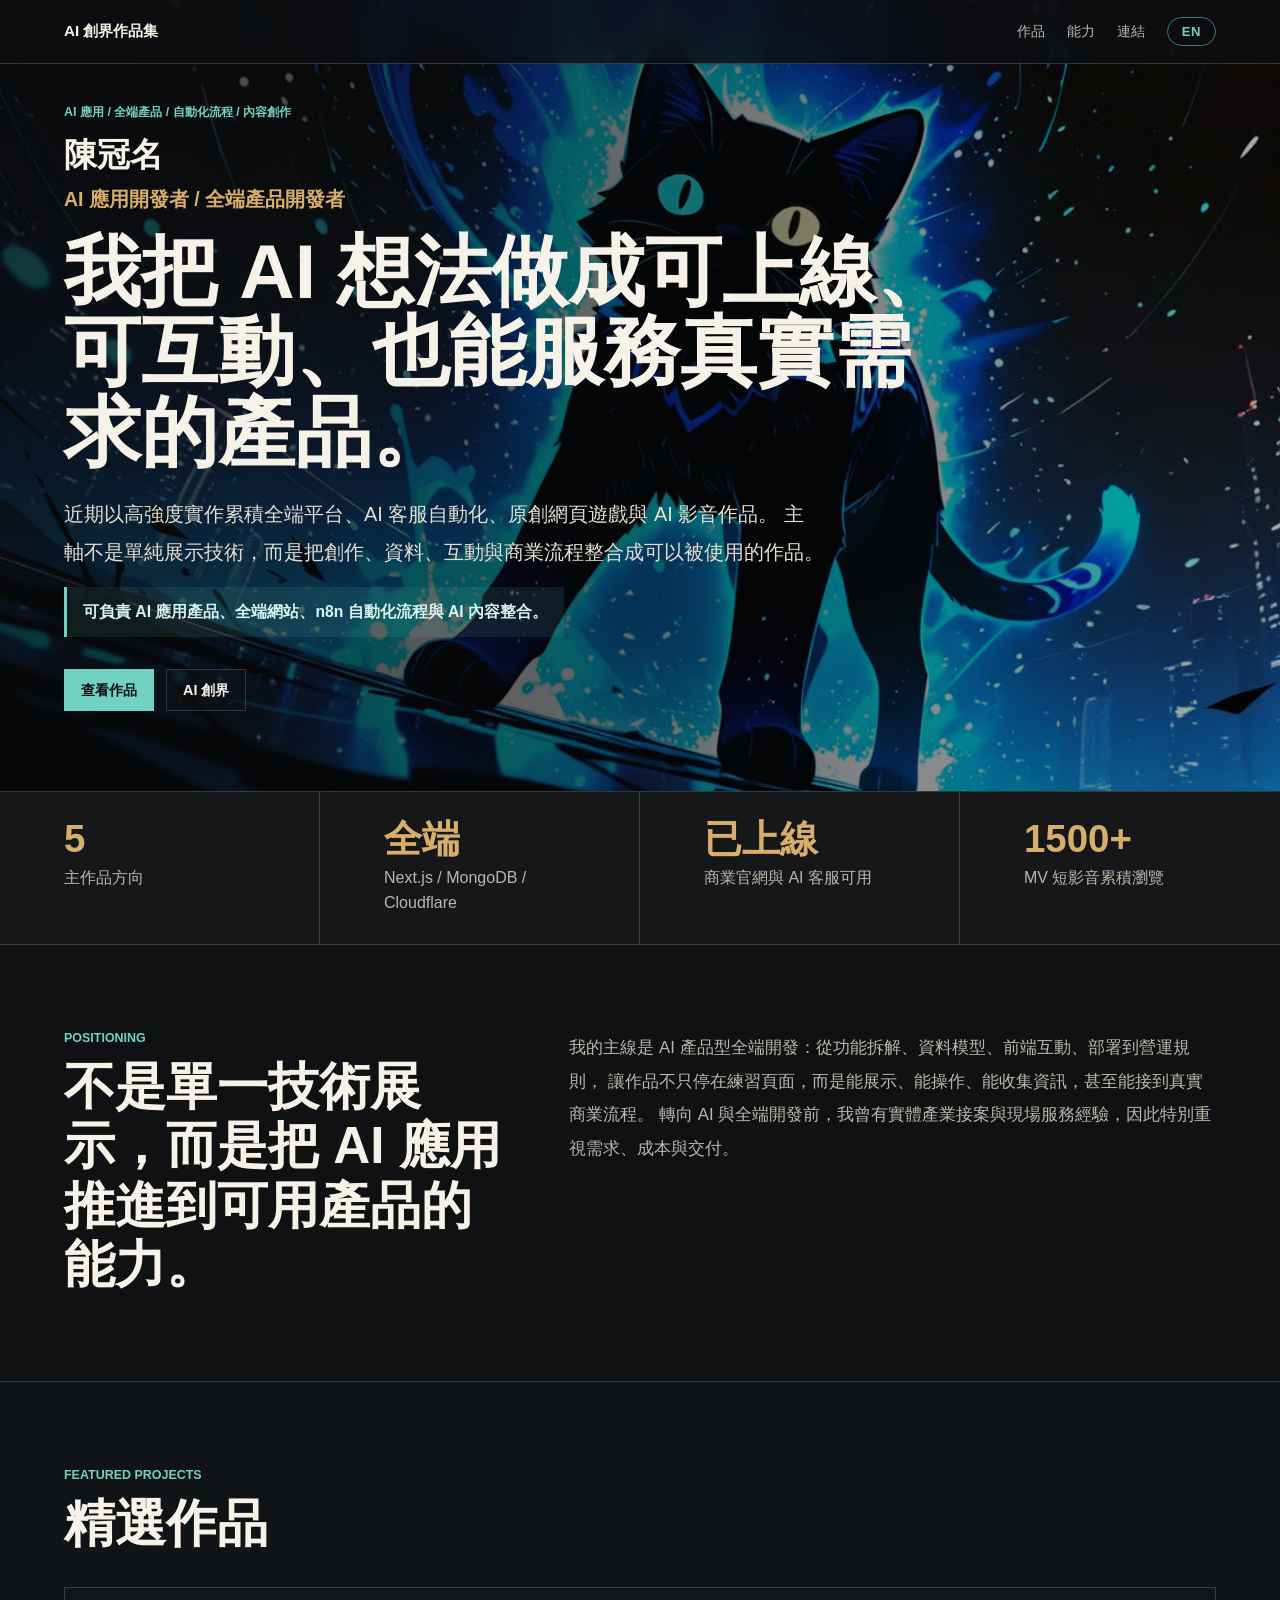
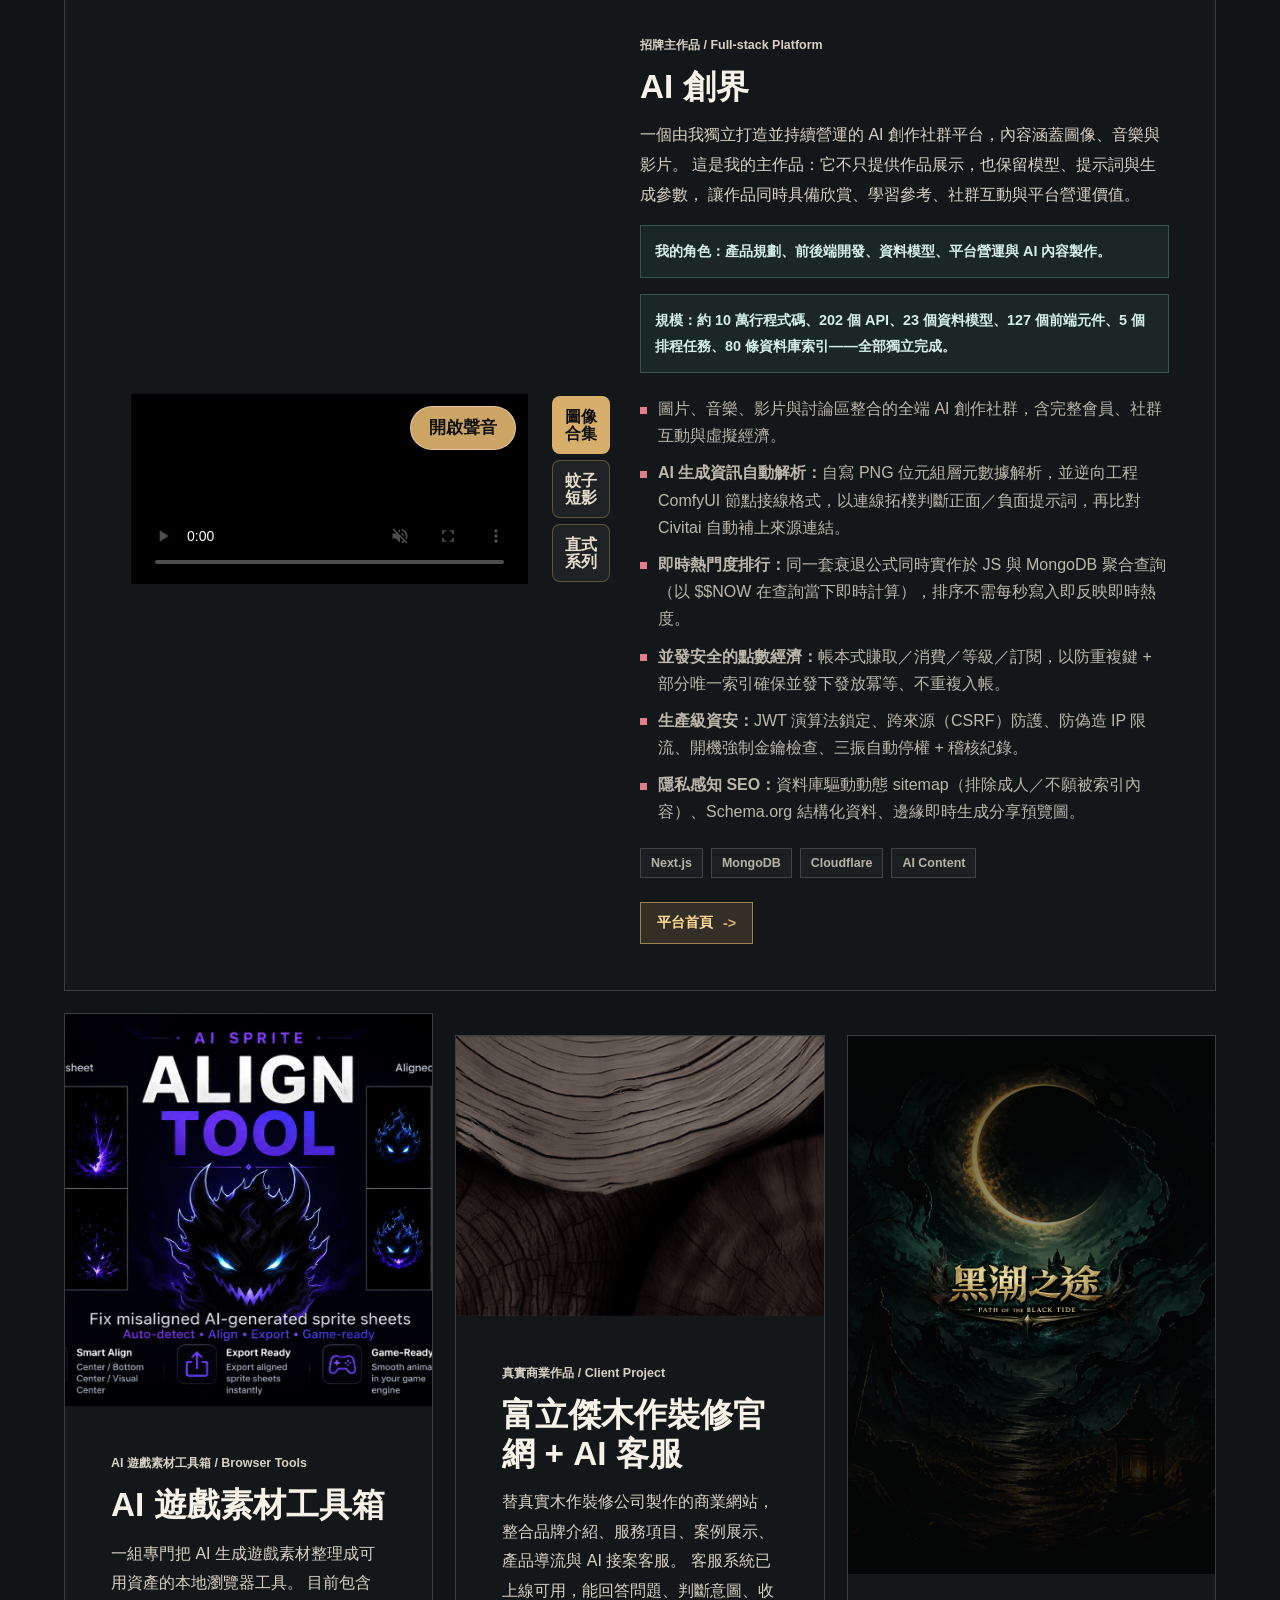
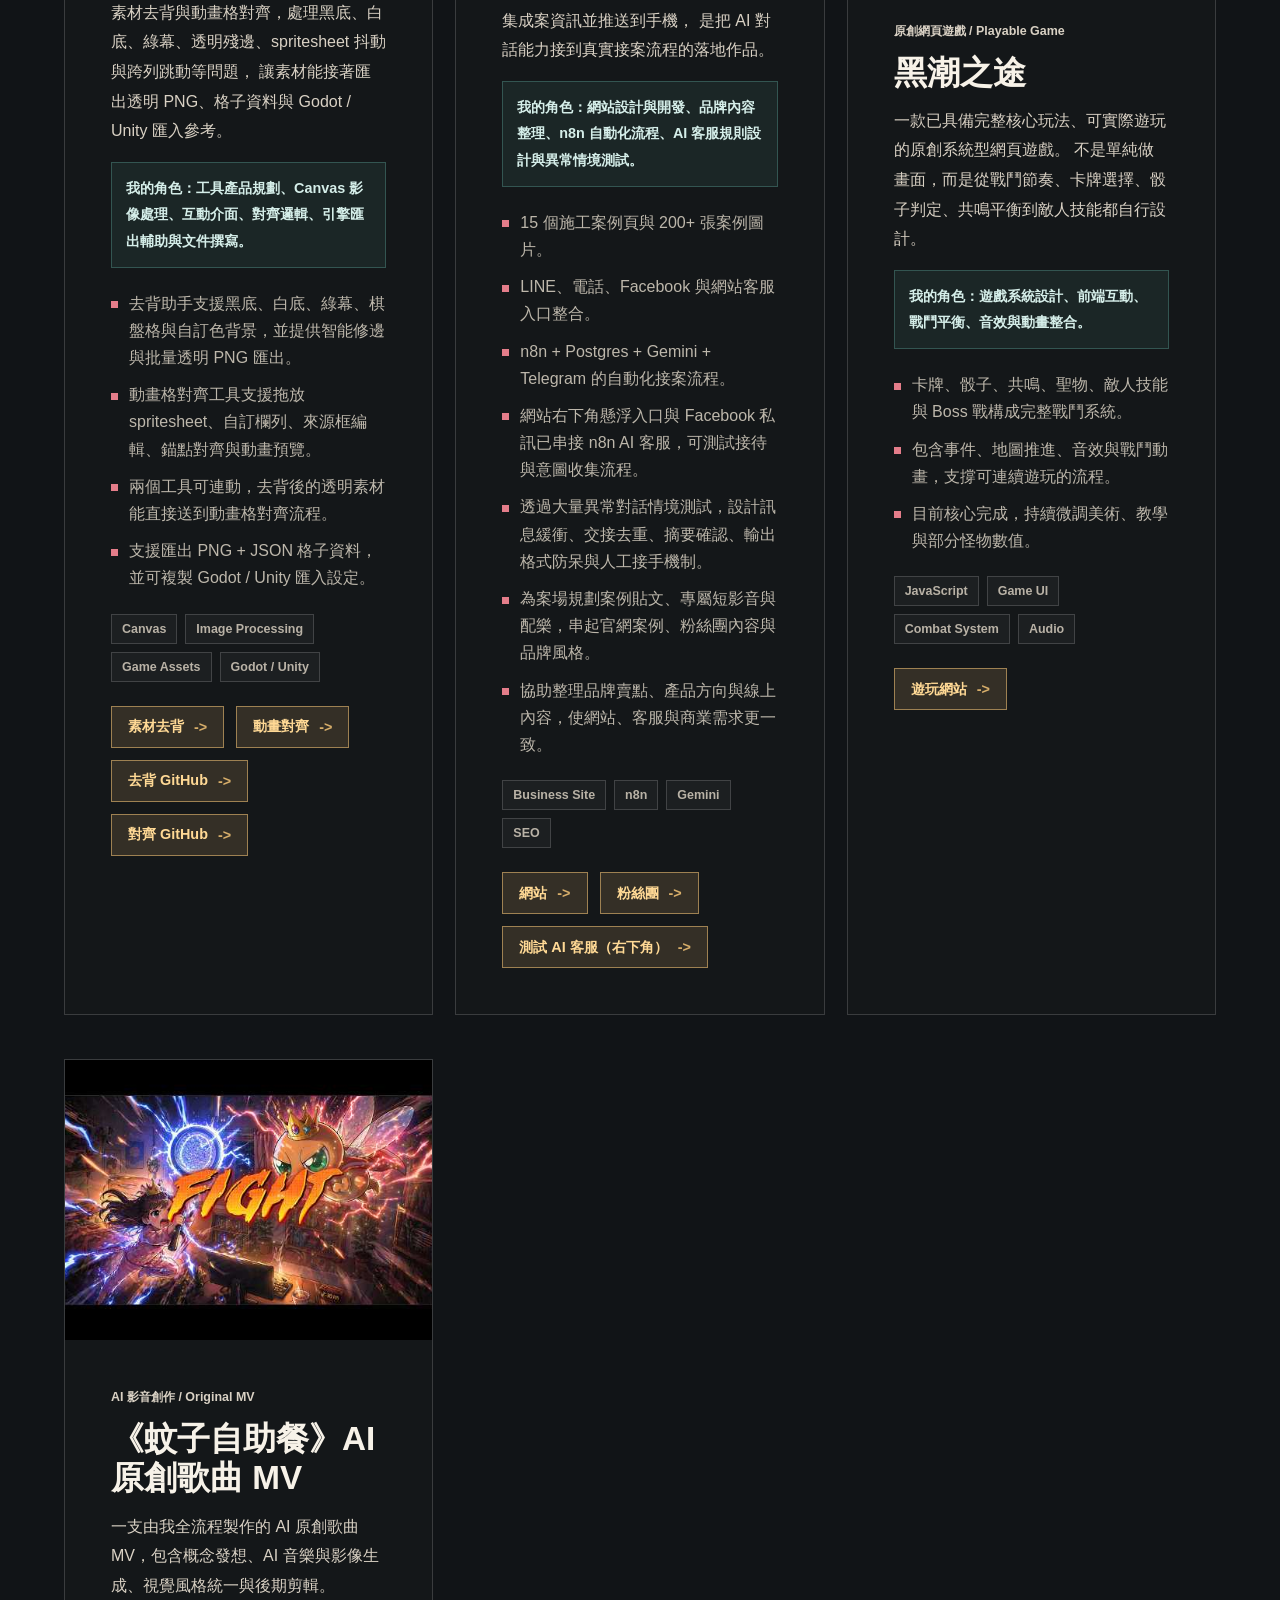
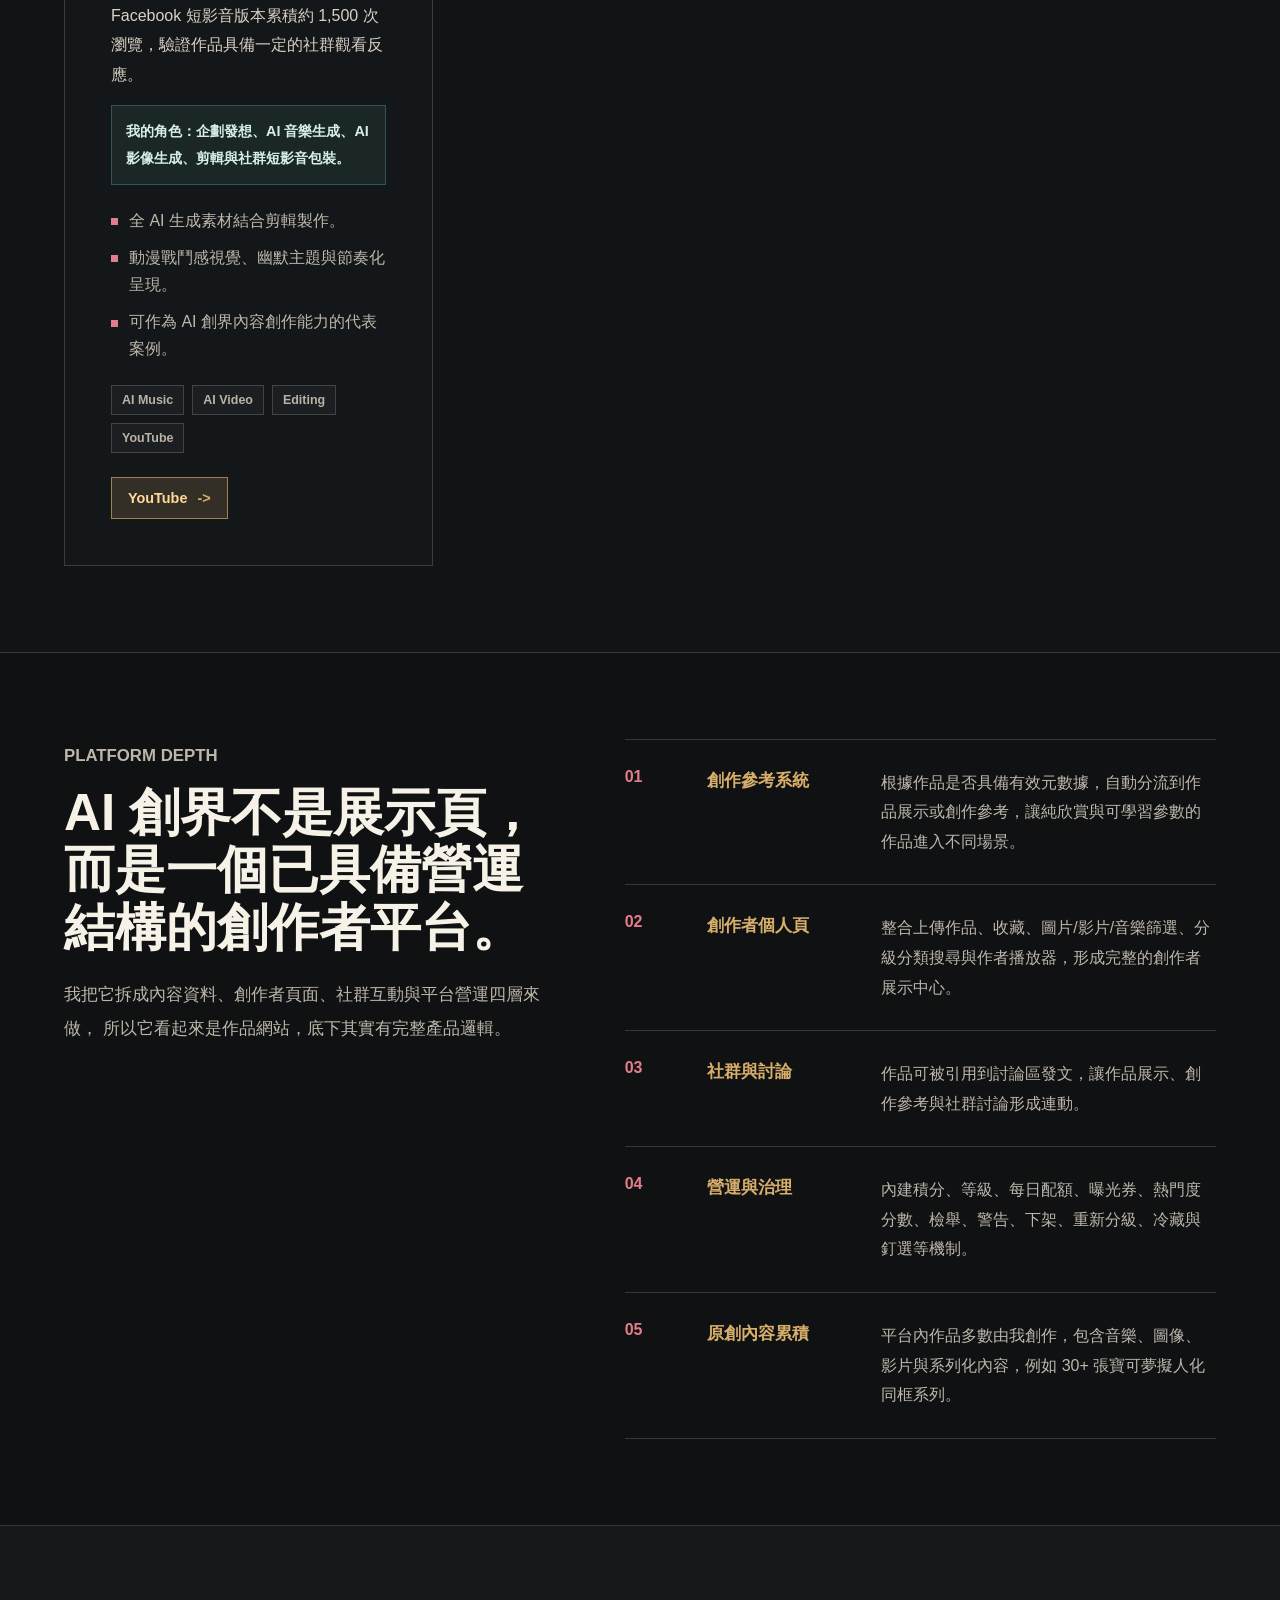
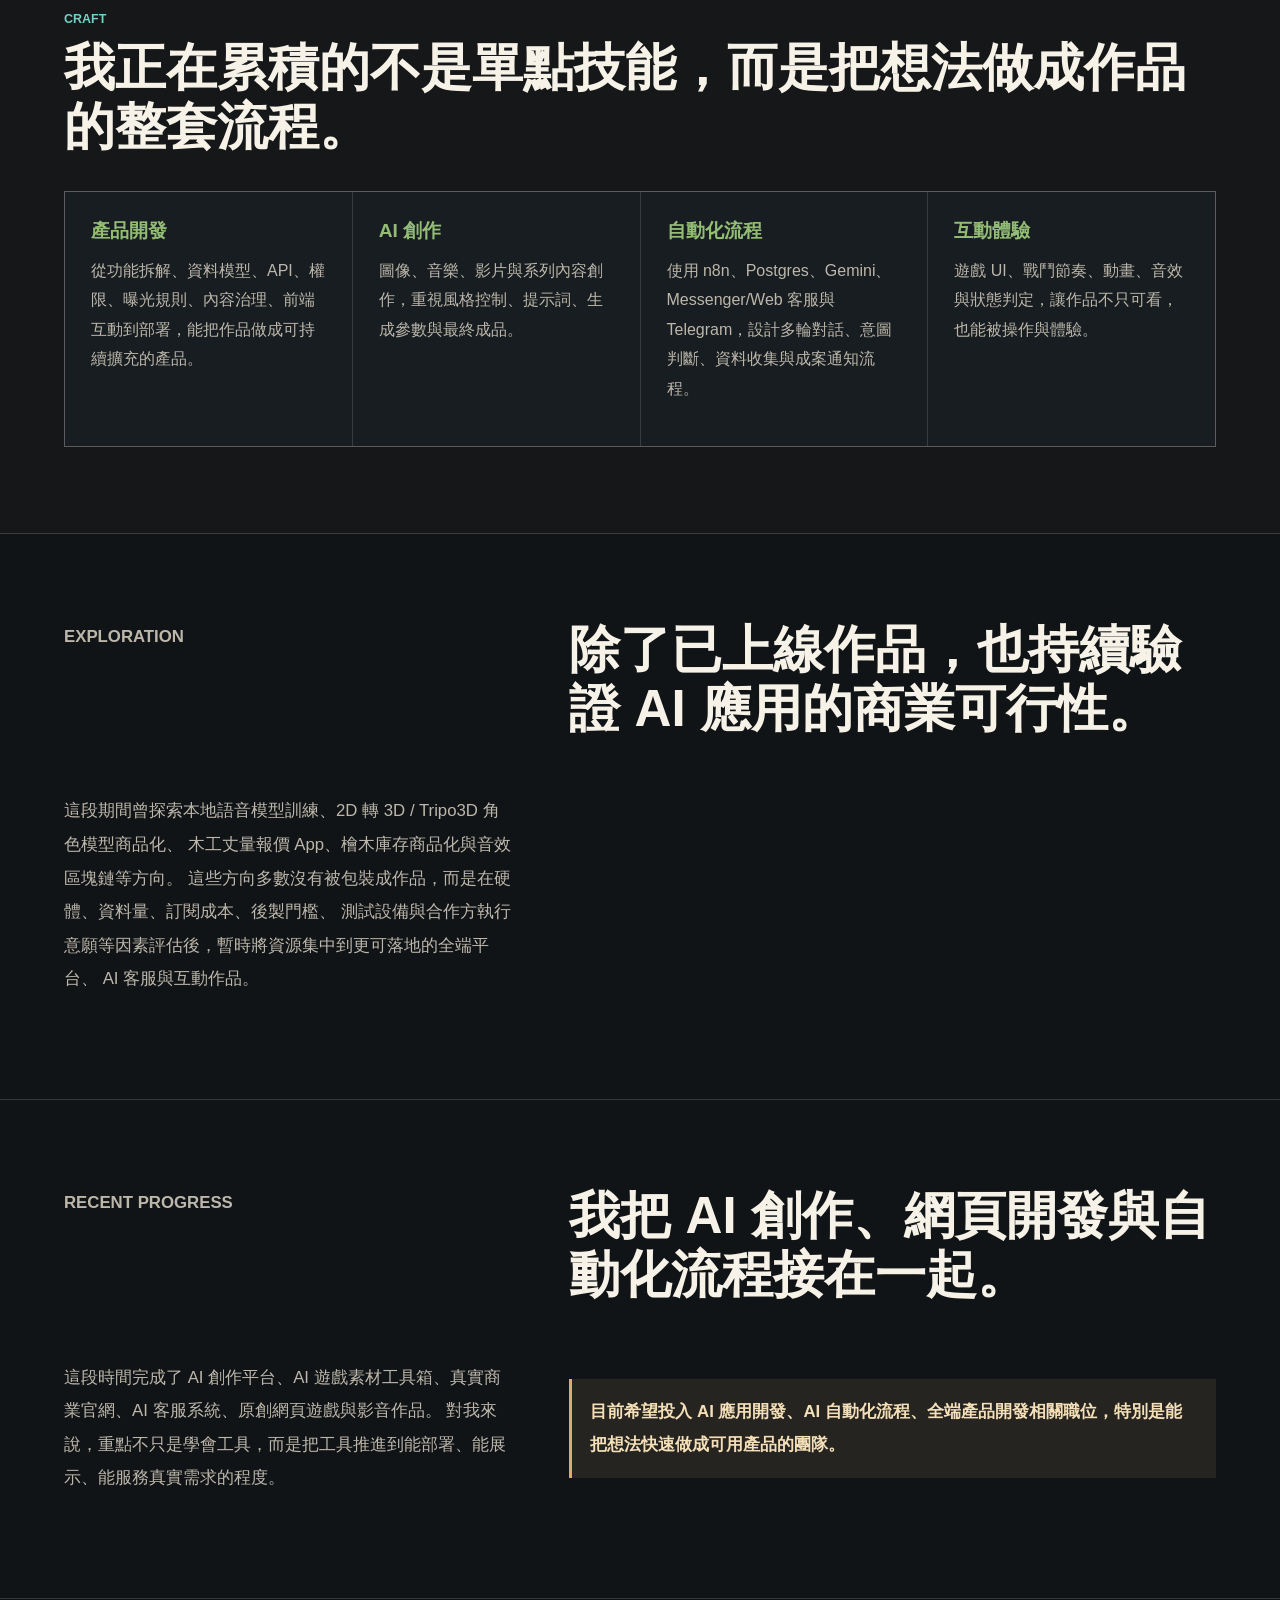
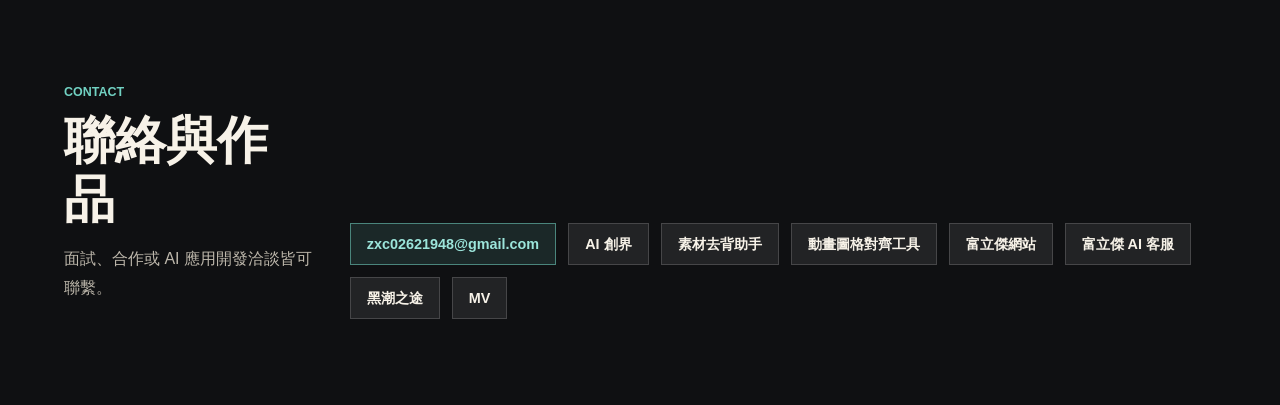
==== index.html @ 44b1cfed "Add English mirror (en.html) + EN/中 language toggle" ====
<!doctype html>
<html lang="zh-Hant">
<head>
  <meta charset="utf-8">
  <meta name="viewport" content="width=device-width, initial-scale=1">
  <title>AI 創界作品集 | 全端開發・AI 創作・自動化</title>
  <meta name="description" content="AI 創界創意工作室作品集，收錄 AI 創作社群平台、AI 遊戲素材工具箱、真實商業官網、AI 客服自動化、原創網頁遊戲與 AI 原創 MV。">
  <link rel="stylesheet" href="./styles.css">
</head>
<body>
  <header class="site-header" aria-label="主要導覽">
    <a class="brand" href="#top">AI 創界作品集</a>
    <nav>
      <a href="#projects">作品</a>
      <a href="#craft">能力</a>
      <a href="#contact">連結</a>
      <a class="lang-switch" href="./en.html">EN</a>
    </nav>
  </header>

  <main id="top">
    <section class="hero" aria-label="首頁主視覺">
      <div class="hero-media" aria-hidden="true"></div>
      <div class="hero-overlay"></div>
      <div class="hero-content">
        <p class="eyebrow">AI 應用 / 全端產品 / 自動化流程 / 內容創作</p>
        <p class="hero-name">陳冠名</p>
        <p class="hero-role">AI 應用開發者 / 全端產品開發者</p>
        <h1>我把 AI 想法做成可上線、可互動、也能服務真實需求的產品。</h1>
        <p class="hero-copy">
          近期以高強度實作累積全端平台、AI 客服自動化、原創網頁遊戲與 AI 影音作品。
          主軸不是單純展示技術，而是把創作、資料、互動與商業流程整合成可以被使用的作品。
        </p>
        <p class="hero-scope">
          可負責 AI 應用產品、全端網站、n8n 自動化流程與 AI 內容整合。
        </p>
        <div class="hero-actions" aria-label="快速連結">
          <a class="button primary" href="#projects">查看作品</a>
          <a class="button ghost" href="https://aicreateaworld.com/" target="_blank" rel="noopener noreferrer">AI 創界</a>
        </div>
      </div>
    </section>

    <section class="proof-band" aria-label="作品概覽">
      <div>
        <strong>5</strong>
        <span>主作品方向</span>
      </div>
      <div>
        <strong>全端</strong>
        <span>Next.js / MongoDB / Cloudflare</span>
      </div>
      <div>
        <strong>已上線</strong>
        <span>商業官網與 AI 客服可用</span>
      </div>
      <div>
        <strong>1500+</strong>
        <span>MV 短影音累積瀏覽</span>
      </div>
    </section>

    <section class="intro">
      <div class="section-heading">
        <p class="eyebrow">Positioning</p>
        <h2>不是單一技術展示，而是把 AI 應用推進到可用產品的能力。</h2>
      </div>
      <p>
        我的主線是 AI 產品型全端開發：從功能拆解、資料模型、前端互動、部署到營運規則，
        讓作品不只停在練習頁面，而是能展示、能操作、能收集資訊，甚至能接到真實商業流程。
        轉向 AI 與全端開發前，我曾有實體產業接案與現場服務經驗，因此特別重視需求、成本與交付。
      </p>
    </section>

    <section id="projects" class="projects" aria-label="精選作品">
      <div class="section-heading">
        <p class="eyebrow">Featured Projects</p>
        <h2>精選作品</h2>
      </div>

      <article class="project project-featured">
        <div class="project-image project-video video-carousel" data-video-carousel data-mode="contain">
          <div class="video-frame">
            <video src="./assets/ai-create-showcase.mp4" poster="https://imagedelivery.net/qQdazZfBAN4654_waTSV7A/0d935995-b88e-4699-fa2d-6976734f8700/public" controls playsinline preload="metadata" aria-label="AI 創界圖像、影片與音樂創作展示"></video>
            <button class="sound-toggle" type="button">開啟聲音</button>
          </div>
          <div class="video-tabs" role="tablist" aria-label="AI 創界展示影片切換">
            <button class="active" type="button" data-src="./assets/ai-create-showcase.mp4" data-poster="https://imagedelivery.net/qQdazZfBAN4654_waTSV7A/0d935995-b88e-4699-fa2d-6976734f8700/public" data-label="AI 創界圖像、影片與音樂創作展示" data-mode="contain"><span>圖像</span><span>合集</span></button>
            <button type="button" data-src="./assets/mosquito-short.mp4" data-poster="./assets/mosquito-mv.jpg" data-label="蚊子自助餐 30 秒短影音精華" data-mode="wide"><span>蚊子</span><span>短影</span></button>
            <button type="button" data-src="./assets/starter-trainers.mp4" data-label="御三家擬人訓練家直式短影音" data-mode="contain"><span>直式</span><span>系列</span></button>
          </div>
        </div>
        <div class="project-body">
          <p class="project-kicker">招牌主作品 / Full-stack Platform</p>
          <h3>AI 創界</h3>
          <p>
            一個由我獨立打造並持續營運的 AI 創作社群平台，內容涵蓋圖像、音樂與影片。
            這是我的主作品：它不只提供作品展示，也保留模型、提示詞與生成參數，
            讓作品同時具備欣賞、學習參考、社群互動與平台營運價值。
          </p>
          <p class="project-role">我的角色：產品規劃、前後端開發、資料模型、平台營運與 AI 內容製作。</p>
          <p class="project-role"><strong>規模：</strong>約 10 萬行程式碼、202 個 API、23 個資料模型、127 個前端元件、5 個排程任務、80 條資料庫索引——全部獨立完成。</p>
          <ul class="project-points">
            <li>圖片、音樂、影片與討論區整合的全端 AI 創作社群，含完整會員、社群互動與虛擬經濟。</li>
            <li><strong>AI 生成資訊自動解析：</strong>自寫 PNG 位元組層元數據解析，並逆向工程 ComfyUI 節點接線格式，以連線拓樸判斷正面／負面提示詞，再比對 Civitai 自動補上來源連結。</li>
            <li><strong>即時熱門度排行：</strong>同一套衰退公式同時實作於 JS 與 MongoDB 聚合查詢（以 $$NOW 在查詢當下即時計算），排序不需每秒寫入即反映即時熱度。</li>
            <li><strong>並發安全的點數經濟：</strong>帳本式賺取／消費／等級／訂閱，以防重複鍵 + 部分唯一索引確保並發下發放冪等、不重複入帳。</li>
            <li><strong>生產級資安：</strong>JWT 演算法鎖定、跨來源（CSRF）防護、防偽造 IP 限流、開機強制金鑰檢查、三振自動停權 + 稽核紀錄。</li>
            <li><strong>隱私感知 SEO：</strong>資料庫驅動動態 sitemap（排除成人／不願被索引內容）、Schema.org 結構化資料、邊緣即時生成分享預覽圖。</li>
          </ul>
          <div class="tags">
            <span>Next.js</span>
            <span>MongoDB</span>
            <span>Cloudflare</span>
            <span>AI Content</span>
          </div>
          <div class="project-links">
            <a href="https://aicreateaworld.com/" target="_blank" rel="noopener noreferrer">平台首頁</a>
          </div>
        </div>
      </article>

      <div class="project-grid">
        <article class="project">
          <div class="project-image sprite-tool-card">
            <img src="./assets/sprite-align-before-after.png" alt="AI 遊戲素材工具箱整理 spritesheet 前後對比">
          </div>
          <div class="project-body">
            <p class="project-kicker">AI 遊戲素材工具箱 / Browser Tools</p>
            <h3>AI 遊戲素材工具箱</h3>
            <p>
              一組專門把 AI 生成遊戲素材整理成可用資產的本地瀏覽器工具。
              目前包含素材去背與動畫格對齊，處理黑底、白底、綠幕、透明殘邊、spritesheet 抖動與跨列跳動等問題，
              讓素材能接著匯出透明 PNG、格子資料與 Godot / Unity 匯入參考。
            </p>
            <p class="project-role">我的角色：工具產品規劃、Canvas 影像處理、互動介面、對齊邏輯、引擎匯出輔助與文件撰寫。</p>
            <ul class="project-points">
              <li>去背助手支援黑底、白底、綠幕、棋盤格與自訂色背景，並提供智能修邊與批量透明 PNG 匯出。</li>
              <li>動畫格對齊工具支援拖放 spritesheet、自訂欄列、來源框編輯、錨點對齊與動畫預覽。</li>
              <li>兩個工具可連動，去背後的透明素材能直接送到動畫格對齊流程。</li>
              <li>支援匯出 PNG + JSON 格子資料，並可複製 Godot / Unity 匯入設定。</li>
            </ul>
            <div class="tags">
              <span>Canvas</span>
              <span>Image Processing</span>
              <span>Game Assets</span>
              <span>Godot / Unity</span>
            </div>
            <div class="project-links">
              <a href="https://zxc02621948-sketch.github.io/game-asset-bg-remover/" target="_blank" rel="noopener noreferrer">素材去背</a>
              <a href="https://zxc02621948-sketch.github.io/ai-sprite-align-tool/" target="_blank" rel="noopener noreferrer">動畫對齊</a>
              <a href="https://github.com/zxc02621948-sketch/game-asset-bg-remover" target="_blank" rel="noopener noreferrer">去背 GitHub</a>
              <a href="https://github.com/zxc02621948-sketch/ai-sprite-align-tool" target="_blank" rel="noopener noreferrer">對齊 GitHub</a>
            </div>
          </div>
        </article>

        <article class="project">
          <div class="project-image">
            <img src="./assets/fullyjet-hero.png" alt="富立傑木作裝修網站主視覺">
          </div>
          <div class="project-body">
            <p class="project-kicker">真實商業作品 / Client Project</p>
            <h3>富立傑木作裝修官網 + AI 客服</h3>
            <p>
              替真實木作裝修公司製作的商業網站，整合品牌介紹、服務項目、案例展示、產品導流與 AI 接案客服。
              客服系統已上線可用，能回答問題、判斷意圖、收集成案資訊並推送到手機，
              是把 AI 對話能力接到真實接案流程的落地作品。
            </p>
            <p class="project-role">我的角色：網站設計與開發、品牌內容整理、n8n 自動化流程、AI 客服規則設計與異常情境測試。</p>
            <ul class="project-points">
              <li>15 個施工案例頁與 200+ 張案例圖片。</li>
              <li>LINE、電話、Facebook 與網站客服入口整合。</li>
              <li>n8n + Postgres + Gemini + Telegram 的自動化接案流程。</li>
              <li>網站右下角懸浮入口與 Facebook 私訊已串接 n8n AI 客服，可測試接待與意圖收集流程。</li>
              <li>透過大量異常對話情境測試，設計訊息緩衝、交接去重、摘要確認、輸出格式防呆與人工接手機制。</li>
              <li>為案場規劃案例貼文、專屬短影音與配樂，串起官網案例、粉絲團內容與品牌風格。</li>
              <li>協助整理品牌賣點、產品方向與線上內容，使網站、客服與商業需求更一致。</li>
            </ul>
            <div class="tags">
              <span>Business Site</span>
              <span>n8n</span>
              <span>Gemini</span>
              <span>SEO</span>
            </div>
            <div class="project-links">
              <a href="https://www.fullyjet.com/" target="_blank" rel="noopener noreferrer">網站</a>
              <a href="https://www.facebook.com/profile.php?id=100048974186390&locale=zh_TW" target="_blank" rel="noopener noreferrer">粉絲團</a>
              <a href="https://www.fullyjet.com/" target="_blank" rel="noopener noreferrer">測試 AI 客服（右下角）</a>
            </div>
          </div>
        </article>

        <article class="project">
          <div class="project-image game-logo-card">
            <img class="game-bg" src="./assets/black-tide-bg.png" alt="" aria-hidden="true">
            <img class="game-logo" src="./assets/black-tide-logo.png" alt="黑潮之途遊戲 Logo">
          </div>
          <div class="project-body">
            <p class="project-kicker">原創網頁遊戲 / Playable Game</p>
            <h3>黑潮之途</h3>
            <p>
              一款已具備完整核心玩法、可實際遊玩的原創系統型網頁遊戲。
              不是單純做畫面，而是從戰鬥節奏、卡牌選擇、骰子判定、共鳴平衡到敵人技能都自行設計。
            </p>
            <p class="project-role">我的角色：遊戲系統設計、前端互動、戰鬥平衡、音效與動畫整合。</p>
            <ul class="project-points">
              <li>卡牌、骰子、共鳴、聖物、敵人技能與 Boss 戰構成完整戰鬥系統。</li>
              <li>包含事件、地圖推進、音效與戰鬥動畫，支撐可連續遊玩的流程。</li>
              <li>目前核心完成，持續微調美術、教學與部分怪物數值。</li>
            </ul>
            <div class="tags">
              <span>JavaScript</span>
              <span>Game UI</span>
              <span>Combat System</span>
              <span>Audio</span>
            </div>
            <div class="project-links">
              <a href="https://the-black-night-box.onrender.com/" target="_blank" rel="noopener noreferrer">遊玩網站</a>
            </div>
          </div>
        </article>

        <article class="project">
          <div class="project-image">
            <img src="./assets/mosquito-mv.jpg" alt="《蚊子自助餐》AI 原創歌曲 MV 縮圖">
          </div>
          <div class="project-body">
            <p class="project-kicker">AI 影音創作 / Original MV</p>
            <h3>《蚊子自助餐》AI 原創歌曲 MV</h3>
            <p>
              一支由我全流程製作的 AI 原創歌曲 MV，包含概念發想、AI 音樂與影像生成、視覺風格統一與後期剪輯。
              Facebook 短影音版本累積約 1,500 次瀏覽，驗證作品具備一定的社群觀看反應。
            </p>
            <p class="project-role">我的角色：企劃發想、AI 音樂生成、AI 影像生成、剪輯與社群短影音包裝。</p>
            <ul class="project-points">
              <li>全 AI 生成素材結合剪輯製作。</li>
              <li>動漫戰鬥感視覺、幽默主題與節奏化呈現。</li>
              <li>可作為 AI 創界內容創作能力的代表案例。</li>
            </ul>
            <div class="tags">
              <span>AI Music</span>
              <span>AI Video</span>
              <span>Editing</span>
              <span>YouTube</span>
            </div>
            <div class="project-links">
              <a href="https://www.youtube.com/watch?v=mQuI5l_p_Xk" target="_blank" rel="noopener noreferrer">YouTube</a>
            </div>
          </div>
        </article>
      </div>
    </section>

    <section class="depth" aria-label="AI 創界平台深度">
      <div class="depth-layout">
        <div class="depth-sticky">
          <p class="eyebrow">Platform Depth</p>
          <h2>AI 創界不是展示頁，而是一個已具備營運結構的創作者平台。</h2>
          <p>
            我把它拆成內容資料、創作者頁面、社群互動與平台營運四層來做，
            所以它看起來是作品網站，底下其實有完整產品邏輯。
          </p>
        </div>
        <div class="depth-list">
          <article>
            <span>01</span>
            <h3>創作參考系統</h3>
            <p>根據作品是否具備有效元數據，自動分流到作品展示或創作參考，讓純欣賞與可學習參數的作品進入不同場景。</p>
          </article>
          <article>
            <span>02</span>
            <h3>創作者個人頁</h3>
            <p>整合上傳作品、收藏、圖片/影片/音樂篩選、分級分類搜尋與作者播放器，形成完整的創作者展示中心。</p>
          </article>
          <article>
            <span>03</span>
            <h3>社群與討論</h3>
            <p>作品可被引用到討論區發文，讓作品展示、創作參考與社群討論形成連動。</p>
          </article>
          <article>
            <span>04</span>
            <h3>營運與治理</h3>
            <p>內建積分、等級、每日配額、曝光券、熱門度分數、檢舉、警告、下架、重新分級、冷藏與釘選等機制。</p>
          </article>
          <article>
            <span>05</span>
            <h3>原創內容累積</h3>
            <p>平台內作品多數由我創作，包含音樂、圖像、影片與系列化內容，例如 30+ 張寶可夢擬人化同框系列。</p>
          </article>
        </div>
      </div>
    </section>

    <section id="craft" class="craft" aria-label="能力摘要">
      <div class="section-heading">
        <p class="eyebrow">Craft</p>
        <h2>我正在累積的不是單點技能，而是把想法做成作品的整套流程。</h2>
      </div>
      <div class="capability-grid">
        <div>
          <h3>產品開發</h3>
          <p>從功能拆解、資料模型、API、權限、曝光規則、內容治理、前端互動到部署，能把作品做成可持續擴充的產品。</p>
        </div>
        <div>
          <h3>AI 創作</h3>
          <p>圖像、音樂、影片與系列內容創作，重視風格控制、提示詞、生成參數與最終成品。</p>
        </div>
        <div>
          <h3>自動化流程</h3>
          <p>使用 n8n、Postgres、Gemini、Messenger/Web 客服與 Telegram，設計多輪對話、意圖判斷、資料收集與成案通知流程。</p>
        </div>
        <div>
          <h3>互動體驗</h3>
          <p>遊戲 UI、戰鬥節奏、動畫、音效與狀態判定，讓作品不只可看，也能被操作與體驗。</p>
        </div>
      </div>
    </section>

    <section class="timeline" aria-label="探索與取捨">
      <p class="eyebrow">Exploration</p>
      <h2>除了已上線作品，也持續驗證 AI 應用的商業可行性。</h2>
      <p>
        這段期間曾探索本地語音模型訓練、2D 轉 3D / Tripo3D 角色模型商品化、
        木工丈量報價 App、檜木庫存商品化與音效區塊鏈等方向。
        這些方向多數沒有被包裝成作品，而是在硬體、資料量、訂閱成本、後製門檻、
        測試設備與合作方執行意願等因素評估後，暫時將資源集中到更可落地的全端平台、
        AI 客服與互動作品。
      </p>
    </section>

    <section class="timeline" aria-label="累積時間">
      <p class="eyebrow">Recent Progress</p>
      <h2>我把 AI 創作、網頁開發與自動化流程接在一起。</h2>
      <p>
        這段時間完成了 AI 創作平台、AI 遊戲素材工具箱、真實商業官網、AI 客服系統、原創網頁遊戲與影音作品。
        對我來說，重點不只是學會工具，而是把工具推進到能部署、能展示、能服務真實需求的程度。
      </p>
      <p class="career-direction">
        目前希望投入 AI 應用開發、AI 自動化流程、全端產品開發相關職位，特別是能把想法快速做成可用產品的團隊。
      </p>
    </section>
  </main>

  <footer id="contact" class="site-footer">
    <div>
      <p class="eyebrow">Contact</p>
      <h2>聯絡與作品</h2>
      <p class="footer-note">面試、合作或 AI 應用開發洽談皆可聯繫。</p>
    </div>
    <div class="footer-links">
      <a class="contact-link" href="mailto:zxc02621948@gmail.com">zxc02621948@gmail.com</a>
      <a href="https://aicreateaworld.com/" target="_blank" rel="noopener noreferrer">AI 創界</a>
      <a href="https://zxc02621948-sketch.github.io/game-asset-bg-remover/" target="_blank" rel="noopener noreferrer">素材去背助手</a>
      <a href="https://zxc02621948-sketch.github.io/ai-sprite-align-tool/" target="_blank" rel="noopener noreferrer">動畫圖格對齊工具</a>
      <a href="https://www.fullyjet.com/" target="_blank" rel="noopener noreferrer">富立傑網站</a>
      <a href="https://www.fullyjet.com/" target="_blank" rel="noopener noreferrer">富立傑 AI 客服</a>
      <a href="https://the-black-night-box.onrender.com/" target="_blank" rel="noopener noreferrer">黑潮之途</a>
      <a href="https://www.youtube.com/watch?v=mQuI5l_p_Xk" target="_blank" rel="noopener noreferrer">MV</a>
    </div>
  </footer>
  <script>
    if ("scrollRestoration" in history) {
      history.scrollRestoration = "manual";
    }

    window.addEventListener("load", () => {
      window.scrollTo(0, 0);
    });

    document.querySelectorAll("[data-video-carousel]").forEach((carousel) => {
      const video = carousel.querySelector("video");
      const soundToggle = carousel.querySelector(".sound-toggle");
      const buttons = carousel.querySelectorAll(".video-tabs button");
      let hasUserPickedVideo = false;
      let soundUnlocked = false;

      const updateSoundToggle = () => {
        if (!soundToggle) return;
        soundToggle.hidden = soundUnlocked && !video.muted;
      };

      const playVideo = ({ withSound = false } = {}) => {
        if (withSound) {
          video.muted = false;
          soundUnlocked = true;
          updateSoundToggle();
        }

        const playRequest = video.play();
        if (!playRequest) return;

        playRequest.catch(() => {
          video.muted = true;
          updateSoundToggle();
          video.play().catch(() => {});
        });
      };

      soundToggle?.addEventListener("click", () => {
        soundUnlocked = true;
        video.muted = false;
        updateSoundToggle();
        playVideo({ withSound: true });
      });

      buttons.forEach((button) => {
        button.addEventListener("click", (event) => {
          event.preventDefault();
          if (button.classList.contains("active")) return;

          hasUserPickedVideo = true;
          const scrollX = window.scrollX;
          const scrollY = window.scrollY;
          const keepScroll = () => window.scrollTo(scrollX, scrollY);
          const playSelectedVideo = () => {
            keepScroll();
            playVideo({ withSound: true });
          };

          buttons.forEach((item) => item.classList.remove("active"));
          button.classList.add("active");

          video.pause();
          carousel.dataset.mode = button.dataset.mode || "contain";
          video.src = button.dataset.src;
          video.poster = button.dataset.poster || "";
          video.setAttribute("aria-label", button.dataset.label || button.textContent.trim());
          video.addEventListener("loadedmetadata", playSelectedVideo, { once: true });
          video.load();
          requestAnimationFrame(keepScroll);
          window.setTimeout(keepScroll, 80);
        });
      });

      const observer = new IntersectionObserver((entries) => {
        entries.forEach((entry) => {
          if (entry.isIntersecting) {
            playVideo({ withSound: hasUserPickedVideo });
          } else {
            video.pause();
          }
        });
      }, { threshold: 0.45 });

      observer.observe(carousel);
      updateSoundToggle();
    });
  </script>
</body>
</html>
---- styles.css ----
:root {
  --ink: #f7f2e8;
  --muted: #bdb7ab;
  --line: rgba(255, 255, 255, 0.16);
  --panel: rgba(21, 23, 26, 0.92);
  --panel-soft: #171d20;
  --bg: #101113;
  --teal: #71d1c2;
  --amber: #d7ae6a;
  --rose: #e47d8a;
  --leaf: #93bd75;
}

* {
  box-sizing: border-box;
}

html {
  scroll-behavior: smooth;
}

body {
  margin: 0;
  background: var(--bg);
  color: var(--ink);
  font-family: "Noto Sans TC", "Microsoft JhengHei", Arial, sans-serif;
  letter-spacing: 0;
}

body::selection {
  background: var(--teal);
  color: #101113;
}

a {
  color: inherit;
  text-decoration: none;
}

img {
  display: block;
  max-width: 100%;
}

video {
  display: block;
  max-width: 100%;
}

.site-header {
  position: fixed;
  top: 0;
  left: 0;
  right: 0;
  z-index: 20;
  display: flex;
  align-items: center;
  justify-content: space-between;
  min-height: 64px;
  padding: 0 5vw;
  background: rgba(14, 15, 17, 0.78);
  border-bottom: 1px solid var(--line);
  backdrop-filter: blur(14px);
}

.brand {
  font-size: 0.95rem;
  font-weight: 800;
  color: var(--ink);
}

nav {
  display: flex;
  align-items: center;
  gap: 22px;
  color: var(--muted);
  font-size: 0.9rem;
}

nav a:hover,
.footer-links a:hover {
  color: var(--teal);
}

.lang-switch {
  display: inline-flex;
  align-items: center;
  padding: 6px 14px;
  border: 1px solid rgba(113, 209, 194, 0.55);
  border-radius: 999px;
  color: var(--teal);
  font-weight: 800;
  font-size: 0.82rem;
  letter-spacing: 0.04em;
  transition: background 0.2s ease, color 0.2s ease, border-color 0.2s ease;
}

.lang-switch:hover {
  background: var(--teal);
  color: #101113;
  border-color: var(--teal);
}

.hero {
  position: relative;
  min-height: 88vh;
  display: grid;
  align-items: center;
  padding: 96px 5vw 72px;
  overflow: hidden;
  border-bottom: 1px solid var(--line);
}

.hero-media,
.hero-overlay {
  position: absolute;
  inset: 0;
}

.hero-media {
  background-image: url("./assets/hero-black-cat.avif");
  background-size: cover;
  background-position: center 42%;
  filter: saturate(1.12) contrast(1.08);
  transform: scale(1.02);
}

.hero-overlay {
  background: linear-gradient(90deg, rgba(8, 10, 12, 0.82) 0%, rgba(8, 10, 12, 0.62) 48%, rgba(8, 10, 12, 0.32) 100%);
}

.hero-content {
  position: relative;
  z-index: 1;
  width: min(960px, 100%);
}

.eyebrow {
  margin: 0 0 12px;
  color: var(--teal);
  font-size: 0.78rem;
  font-weight: 800;
  letter-spacing: 0;
  text-transform: uppercase;
}

h1,
h2,
h3,
p {
  margin-top: 0;
}

h1 {
  max-width: 920px;
  margin-bottom: 22px;
  font-size: clamp(2.5rem, 6vw, 5.7rem);
  line-height: 1.05;
  letter-spacing: 0;
}

.hero-name {
  margin-bottom: 8px;
  color: var(--ink);
  font-size: clamp(1.3rem, 2.6vw, 2.1rem);
  font-weight: 900;
}

.hero-role {
  margin-bottom: 18px;
  color: var(--amber);
  font-size: clamp(0.98rem, 1.8vw, 1.22rem);
  font-weight: 800;
}

.hero-copy {
  max-width: 760px;
  margin-bottom: 16px;
  color: #e5ded1;
  font-size: clamp(1rem, 2vw, 1.25rem);
  line-height: 1.9;
}

.hero-scope {
  display: inline-flex;
  max-width: 760px;
  margin: 0 0 32px;
  padding: 12px 16px;
  border-left: 3px solid var(--teal);
  background: rgba(113, 209, 194, 0.1);
  color: #d7f5ef;
  font-size: 0.98rem;
  font-weight: 800;
  line-height: 1.7;
}

.hero-actions,
.project-links,
.footer-links {
  display: flex;
  flex-wrap: wrap;
  gap: 12px;
}

.button,
.project-links a,
.footer-links a {
  display: inline-flex;
  align-items: center;
  min-height: 42px;
  padding: 0 16px;
  border: 1px solid var(--line);
  background: rgba(255, 255, 255, 0.08);
  color: var(--ink);
  font-weight: 800;
  font-size: 0.9rem;
  transition: transform 0.2s ease, border-color 0.2s ease, background 0.2s ease;
}

.button:hover,
.project-links a:hover,
.footer-links a:hover {
  transform: translateY(-1px);
  border-color: rgba(113, 209, 194, 0.6);
  background: rgba(113, 209, 194, 0.12);
}

.button.primary {
  background: var(--teal);
  color: #101113;
  border-color: var(--teal);
}

.button.ghost {
  background: rgba(16, 17, 19, 0.55);
}

.proof-band {
  display: grid;
  grid-template-columns: repeat(4, 1fr);
  border-bottom: 1px solid var(--line);
  background: #151719;
}

.proof-band div {
  min-height: 126px;
  padding: 28px 5vw;
  border-right: 1px solid var(--line);
}

.proof-band div:last-child {
  border-right: 0;
}

.proof-band strong {
  display: block;
  margin-bottom: 8px;
  color: var(--amber);
  font-size: clamp(1.7rem, 3vw, 2.5rem);
  line-height: 1;
}

.proof-band span {
  color: var(--muted);
  line-height: 1.55;
}

.intro,
.projects,
.depth,
.craft,
.timeline,
.site-footer {
  padding: 86px 5vw;
}

.intro,
.timeline {
  display: grid;
  grid-template-columns: minmax(260px, 0.82fr) minmax(300px, 1.18fr);
  gap: 56px;
  align-items: start;
  border-bottom: 1px solid var(--line);
}

.section-heading h2,
.timeline h2,
.site-footer h2 {
  margin-bottom: 0;
  font-size: clamp(1.9rem, 4vw, 3.4rem);
  line-height: 1.16;
}

.intro > p,
.timeline > p {
  color: var(--muted);
  font-size: 1.05rem;
  line-height: 2;
}

.projects {
  background: #111417;
  border-bottom: 1px solid var(--line);
}

.projects > .section-heading,
.craft > .section-heading {
  margin-bottom: 34px;
}

.project {
  display: grid;
  grid-template-columns: minmax(240px, 0.92fr) minmax(300px, 1.08fr);
  overflow: hidden;
  background: var(--panel);
  border: 1px solid var(--line);
}

.project + .project,
.project-grid {
  margin-top: 22px;
}

.project-featured {
  min-height: 0;
  align-items: center;
}

.project-grid {
  display: grid;
  grid-template-columns: repeat(3, minmax(0, 1fr));
  gap: 22px;
}

.project-grid .project {
  grid-template-columns: 1fr;
}

.project-image {
  min-height: 280px;
  background: #0d0f11;
}

.project-video {
  display: grid;
  align-items: center;
  background: #050607;
  min-height: 0;
  overflow: hidden;
}

.project-image img,
.project-image video {
  width: 100%;
  height: 100%;
  object-fit: cover;
}

.sprite-tool-card {
  overflow: hidden;
  background: #050607;
}

.sprite-tool-card img {
  width: 100%;
  height: 100%;
  object-fit: cover;
}

.game-logo-card {
  position: relative;
  display: grid;
  place-items: center;
  isolation: isolate;
}

.game-logo-card::after {
  content: "";
  position: absolute;
  inset: 0;
  z-index: 1;
  background:
    radial-gradient(circle at 50% 42%, rgba(10, 15, 16, 0.1), rgba(5, 6, 7, 0.72) 68%),
    linear-gradient(180deg, rgba(5, 6, 7, 0.1), rgba(5, 6, 7, 0.58));
}

.game-logo-card .game-bg {
  position: absolute;
  inset: 0;
  z-index: 0;
  filter: saturate(1.08) contrast(1.08);
}

.game-logo-card .game-logo {
  position: relative;
  z-index: 2;
  width: min(86%, 520px);
  height: auto;
  object-fit: contain;
  filter: drop-shadow(0 18px 26px rgba(0, 0, 0, 0.65));
}

.project-video video {
  height: 100%;
  max-height: 560px;
  aspect-ratio: auto;
  object-fit: contain;
}

.project-featured .project-video {
  display: grid;
  position: relative;
  grid-template-columns: minmax(0, 0.75fr);
  gap: 0;
  justify-content: center;
  justify-items: center;
  align-items: center;
  align-content: center;
  justify-self: center;
  width: 100%;
  min-height: 0;
  background: transparent;
  overflow: visible;
  overflow-anchor: none;
}

.video-frame {
  position: relative;
  width: 100%;
  max-width: 620px;
  background: #000;
  line-height: 0;
  overflow: hidden;
  overflow-anchor: none;
}

.project-featured .project-video video {
  width: 96%;
  height: auto;
  max-height: none;
  object-fit: contain;
  margin: 0 auto;
}

.video-carousel[data-mode="wide"] .video-frame {
  aspect-ratio: 16 / 9;
}

.video-carousel[data-mode="wide"] video {
  width: 100%;
  height: 100%;
  object-fit: cover;
}

.sound-toggle {
  position: absolute;
  top: 12px;
  right: 12px;
  z-index: 3;
  border: 1px solid rgba(255, 255, 255, 0.38);
  border-radius: 999px;
  background: rgba(215, 174, 106, 0.95);
  color: #111;
  cursor: pointer;
  font: inherit;
  font-size: 1.05rem;
  font-weight: 900;
  line-height: 1;
  padding: 13px 18px;
  box-shadow: 0 14px 28px rgba(0, 0, 0, 0.35);
}

.sound-toggle:hover {
  background: #f0c476;
}

.sound-toggle[hidden] {
  display: none;
}

.video-tabs {
  display: grid;
  justify-content: start;
  position: absolute;
  z-index: 2;
  top: 50%;
  right: -16px;
  gap: 6px;
  width: auto;
  max-width: none;
  transform: translateY(-50%);
}

.video-tabs button {
  border: 1px solid rgba(215, 178, 113, 0.35);
  border-radius: 8px;
  background: rgba(255, 255, 255, 0.05);
  color: #e8ddcd;
  cursor: pointer;
  font-family: "Microsoft JhengHei UI", "Microsoft JhengHei", "Noto Sans TC", Arial, sans-serif;
  font-size: 1rem;
  font-weight: 700;
  inline-size: 58px;
  block-size: 58px;
  display: grid;
  place-content: center;
  line-height: 1.08;
  padding: 8px;
  text-align: center;
}

.video-tabs button span {
  display: block;
  white-space: nowrap;
}

.video-tabs button.active {
  background: var(--amber);
  color: #111;
}

.project-body {
  padding: clamp(24px, 4vw, 46px);
}

.project-kicker {
  margin-bottom: 10px;
  color: var(--amber);
  font-size: 0.78rem;
  font-weight: 800;
}

.project h3 {
  margin-bottom: 14px;
  font-size: clamp(1.5rem, 2.6vw, 2.6rem);
  line-height: 1.18;
}

.project-body > p {
  color: #d9d1c4;
  line-height: 1.85;
}

.project-role {
  margin-top: 16px;
  padding: 12px 14px;
  border: 1px solid rgba(113, 209, 194, 0.28);
  background: rgba(113, 209, 194, 0.08);
  color: #d5eee9 !important;
  font-size: 0.9rem;
  font-weight: 800;
}

.project-points {
  display: grid;
  gap: 10px;
  padding: 0;
  margin: 22px 0;
  list-style: none;
  color: var(--muted);
  line-height: 1.7;
}

.project-points li {
  position: relative;
  padding-left: 18px;
}

.project-points li::before {
  content: "";
  position: absolute;
  left: 0;
  top: 0.72em;
  width: 7px;
  height: 7px;
  background: var(--rose);
}

.tags {
  display: flex;
  flex-wrap: wrap;
  gap: 8px;
  margin-bottom: 24px;
}

.tags span {
  padding: 7px 10px;
  border: 1px solid var(--line);
  color: #b9b2a6;
  background: rgba(255, 255, 255, 0.035);
  font-size: 0.78rem;
  font-weight: 700;
}

.project-links a {
  border-color: rgba(215, 174, 106, 0.65);
  background: rgba(215, 174, 106, 0.16);
  color: #ffd995;
}

.project-links a::after {
  content: "->";
  margin-left: 10px;
  color: var(--amber);
}

.project-links a:hover {
  border-color: var(--amber);
  background: var(--amber);
  color: #101113;
}

.project-links a:hover::after {
  color: #101113;
}

.craft {
  background: #151719;
  border-bottom: 1px solid var(--line);
}

.depth {
  background: #101113;
  border-bottom: 1px solid var(--line);
}

.depth-layout {
  display: grid;
  grid-template-columns: minmax(280px, 0.9fr) minmax(320px, 1.1fr);
  gap: clamp(36px, 6vw, 86px);
  align-items: start;
}

.depth-sticky {
  position: sticky;
  top: 96px;
}

.depth-sticky h2 {
  margin-bottom: 22px;
  font-size: clamp(2rem, 4vw, 3.6rem);
  line-height: 1.12;
}

.depth-sticky p {
  color: var(--muted);
  font-size: 1.05rem;
  line-height: 2;
}

.depth-list {
  border-top: 1px solid var(--line);
}

.depth-list article {
  position: relative;
  display: grid;
  grid-template-columns: 58px minmax(150px, 0.45fr) minmax(240px, 1fr);
  gap: 24px;
  padding: 28px 0;
  border-bottom: 1px solid var(--line);
}

.depth-list span {
  color: var(--rose);
  font-weight: 900;
}

.depth-list h3 {
  margin-bottom: 0;
  color: var(--amber);
  font-size: 1.08rem;
}

.depth-list p {
  margin-bottom: 0;
  color: var(--muted);
  line-height: 1.85;
}

.capability-grid {
  display: grid;
  grid-template-columns: repeat(4, minmax(0, 1fr));
  gap: 1px;
  background: var(--line);
  border: 1px solid var(--line);
}

.capability-grid div {
  min-height: 220px;
  padding: 26px;
  background: var(--panel-soft);
}

.capability-grid h3 {
  margin-bottom: 12px;
  color: var(--leaf);
  font-size: 1.2rem;
}

.capability-grid p {
  color: var(--muted);
  line-height: 1.85;
}

.timeline {
  background: #111417;
}

.career-direction {
  margin-top: 18px;
  padding: 16px 18px;
  border-left: 3px solid var(--amber);
  background: rgba(215, 174, 106, 0.1);
  color: #f4dfb8 !important;
  font-weight: 800;
}

.site-footer {
  display: flex;
  align-items: end;
  justify-content: space-between;
  gap: 32px;
  background: #0f1012;
}

.footer-note {
  margin-top: 16px;
  color: var(--muted);
  font-size: 1rem;
  line-height: 1.8;
}

.footer-links .contact-link {
  border-color: rgba(113, 209, 194, 0.55);
  background: rgba(113, 209, 194, 0.12);
  color: #9ce5db;
}

@media (max-width: 1040px) {
  .project-grid,
  .capability-grid {
    grid-template-columns: repeat(2, minmax(0, 1fr));
  }

  .depth-layout {
    grid-template-columns: 1fr;
  }

  .depth-sticky {
    position: static;
  }

  .project {
    grid-template-columns: 1fr;
  }

  .project-featured .project-video {
    grid-template-columns: 1fr;
    gap: 12px;
    justify-items: center;
  }

  .video-frame,
  .video-tabs {
    width: 100%;
    max-width: 520px;
  }

  .video-tabs {
    position: static;
    display: flex;
    flex-wrap: wrap;
    justify-content: center;
    transform: none;
  }

  .video-tabs button {
    inline-size: auto;
    block-size: auto;
    min-width: 0;
    padding: 8px 13px;
  }
}

@media (max-width: 760px) {
  .site-header {
    min-height: 58px;
    padding: 0 18px;
  }

  nav {
    gap: 14px;
    font-size: 0.82rem;
  }

  .brand {
    max-width: 130px;
    line-height: 1.2;
  }

  .hero {
    min-height: 86vh;
    padding: 88px 20px 54px;
  }

  .proof-band,
  .intro,
  .project-grid,
  .capability-grid,
  .timeline {
    grid-template-columns: 1fr;
  }

  .depth-list article {
    grid-template-columns: 42px 1fr;
    gap: 10px 16px;
  }

  .depth-list p {
    grid-column: 2;
  }

  .proof-band div {
    min-height: auto;
    padding: 22px 20px;
    border-right: 0;
    border-bottom: 1px solid var(--line);
  }

  .intro,
  .projects,
  .depth,
  .craft,
  .timeline,
  .site-footer {
    padding: 58px 20px;
  }

  .project-image {
    min-height: 220px;
  }

  .project-body {
    padding: 24px;
  }

  .site-footer {
    align-items: start;
    flex-direction: column;
  }
}
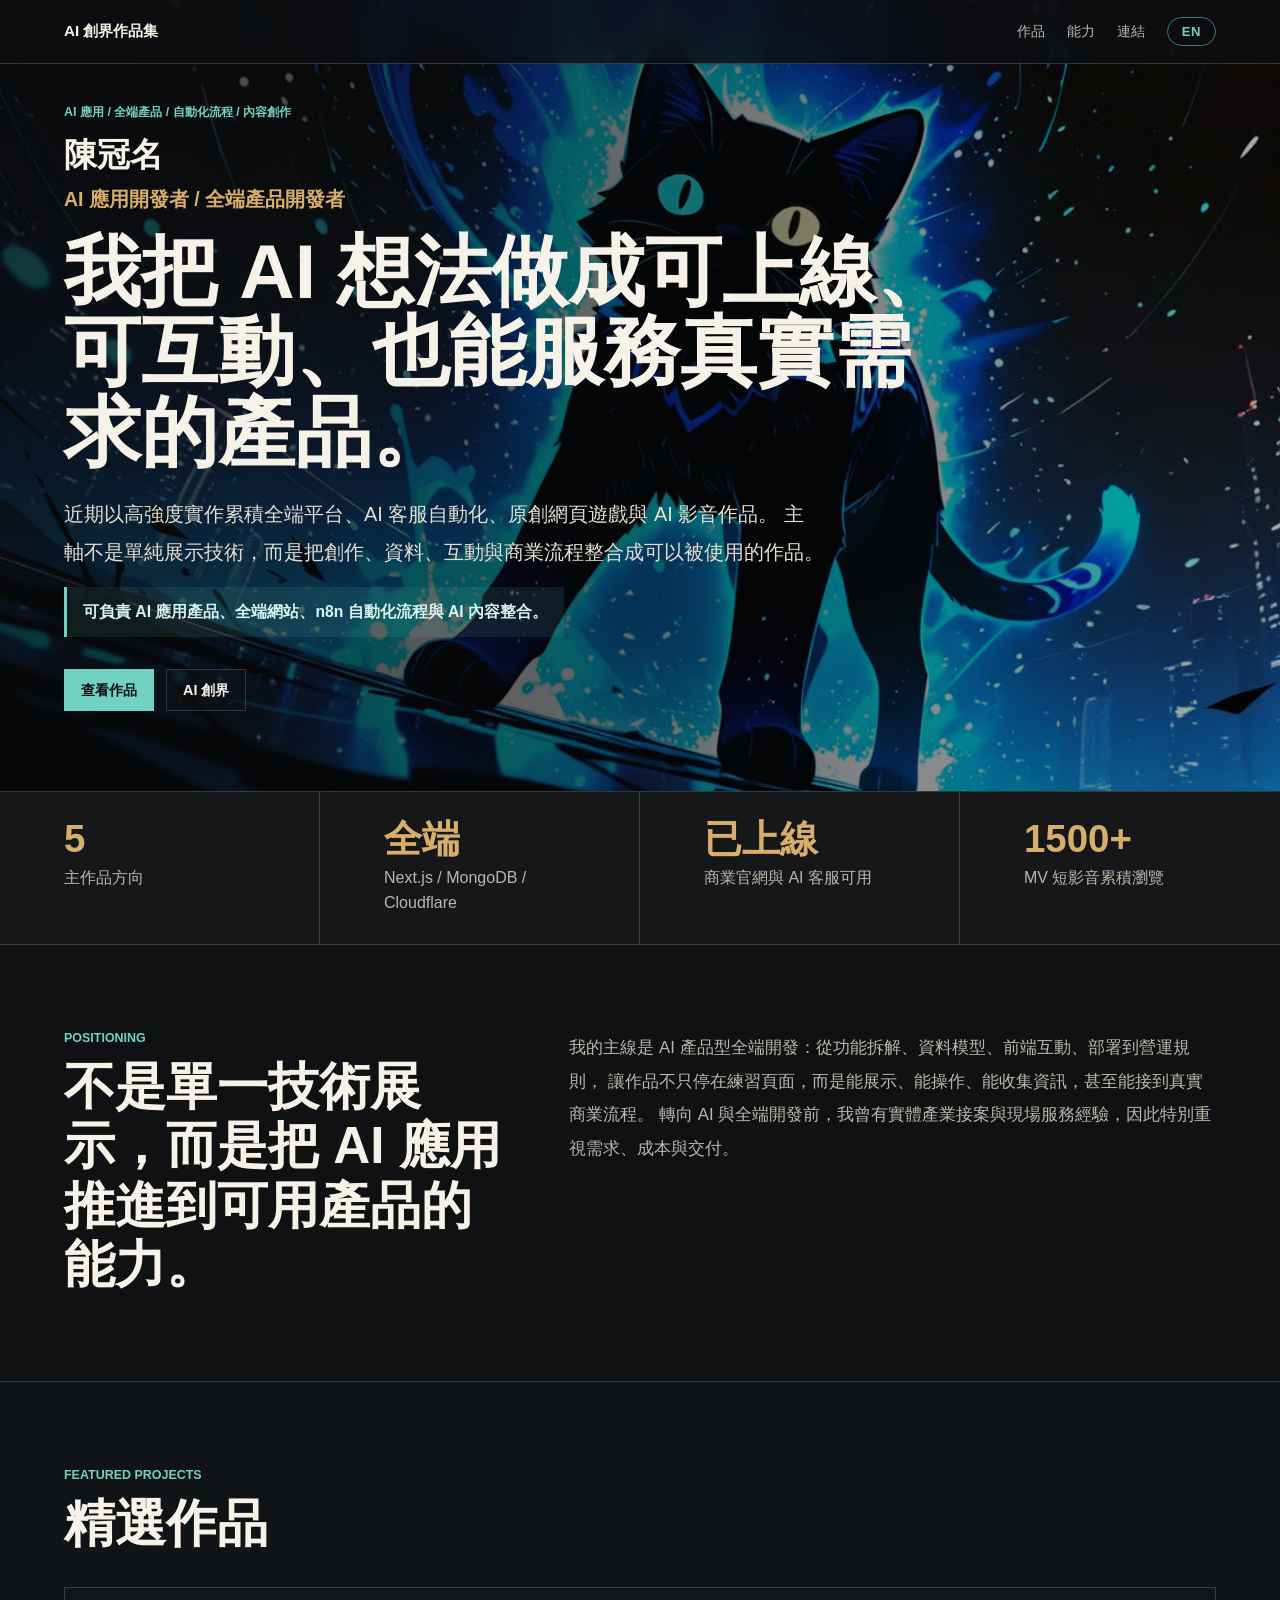
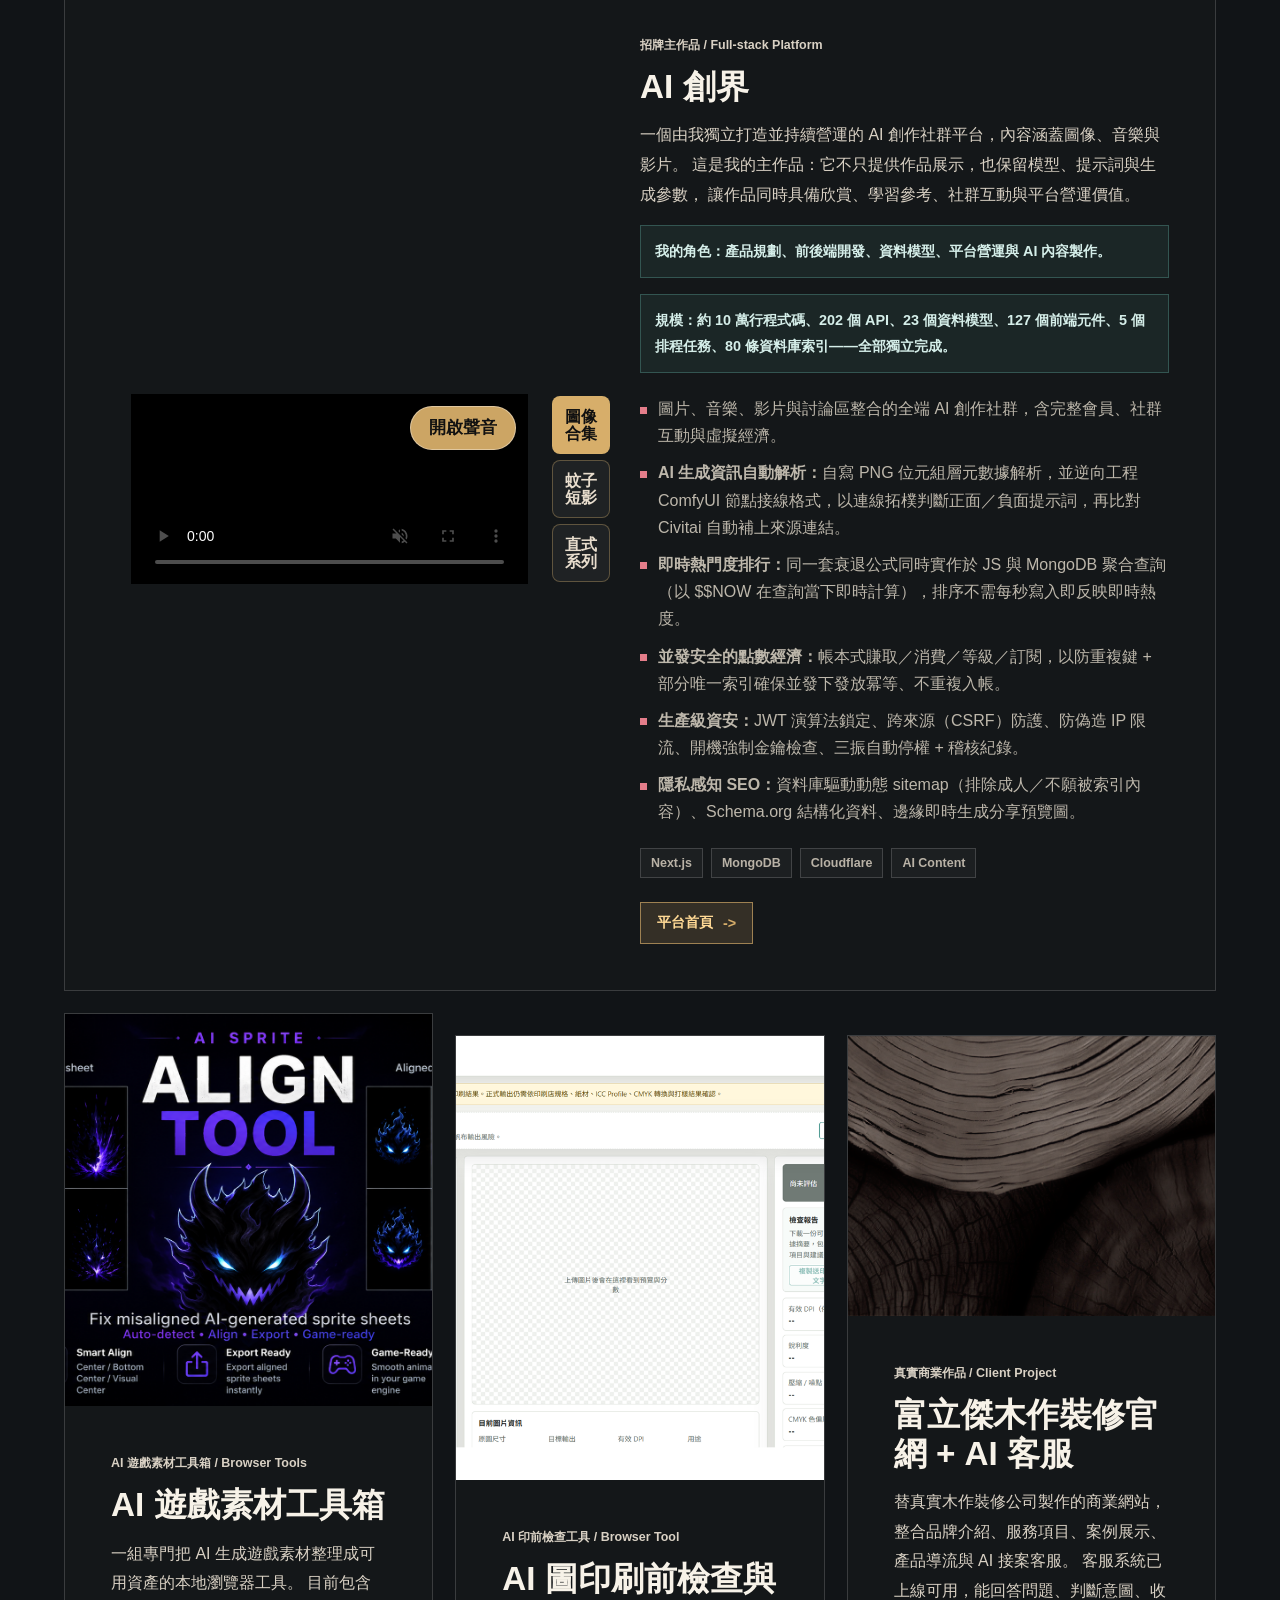
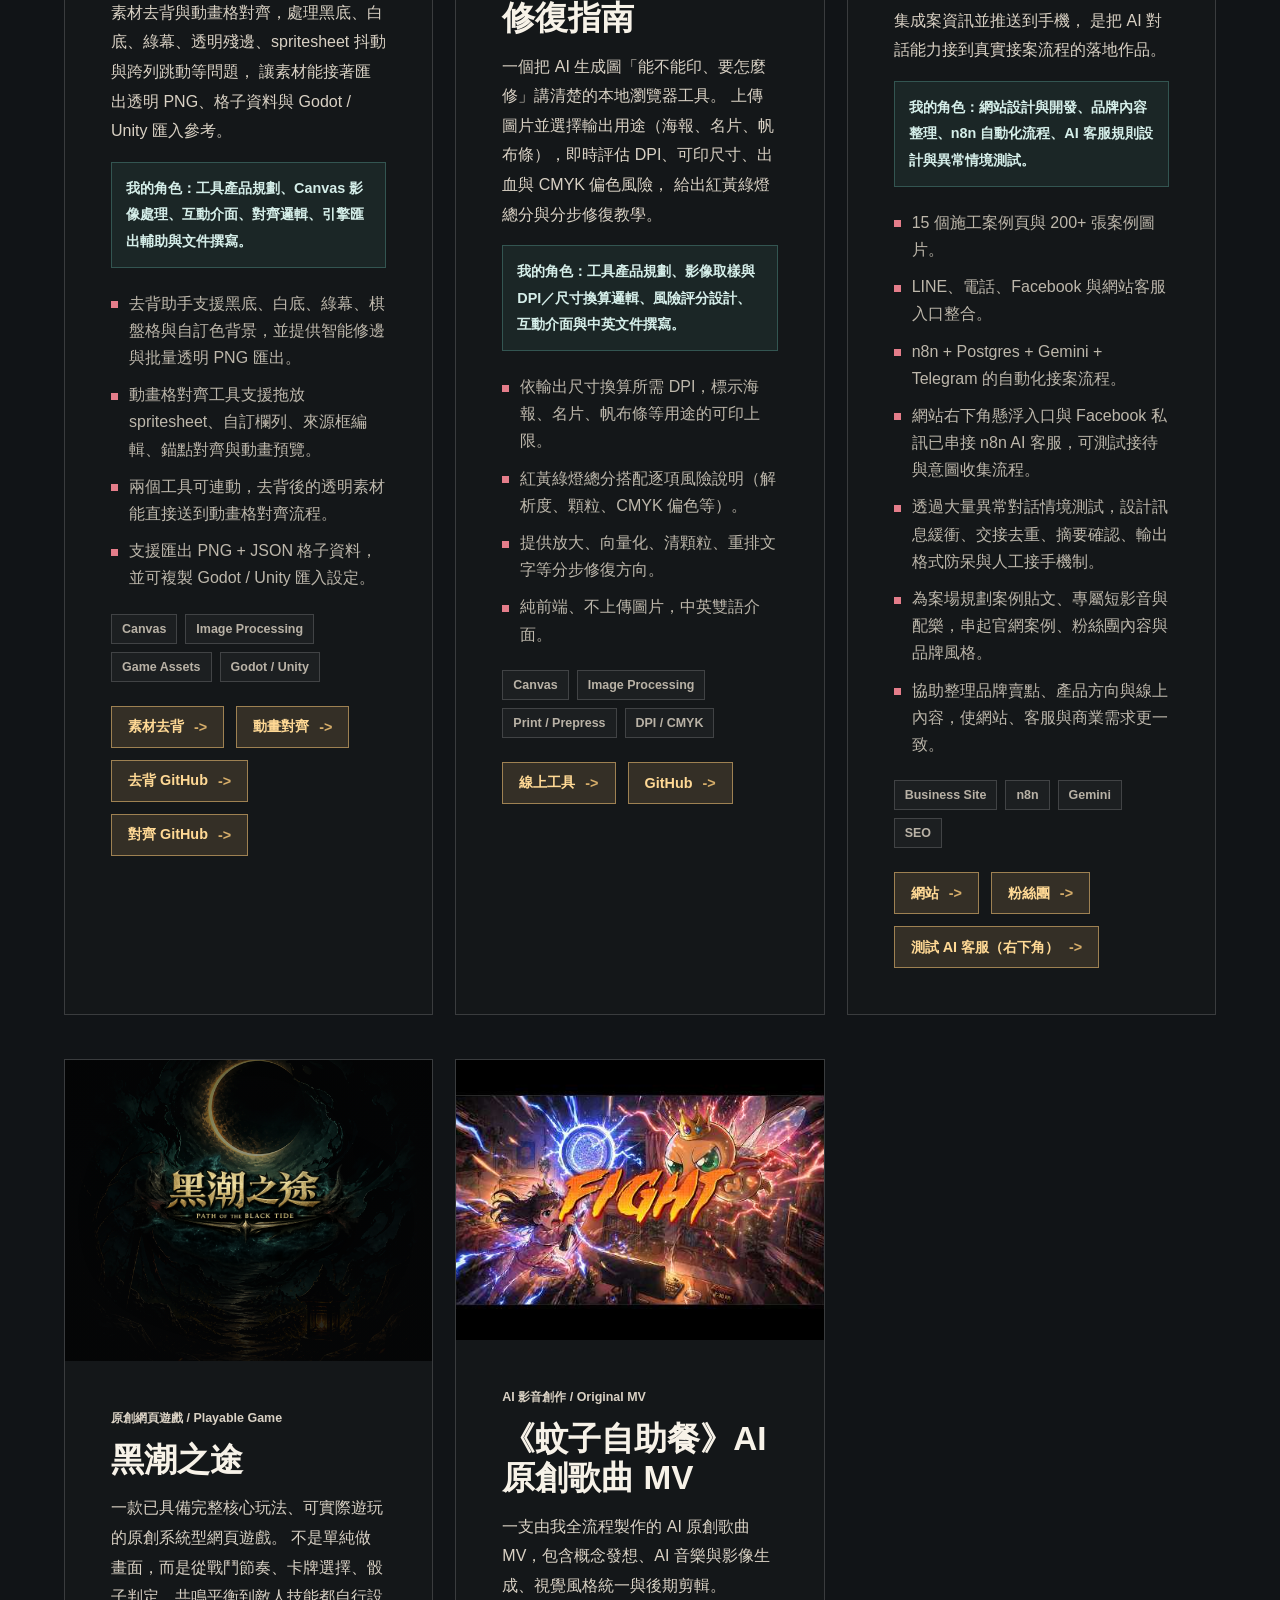
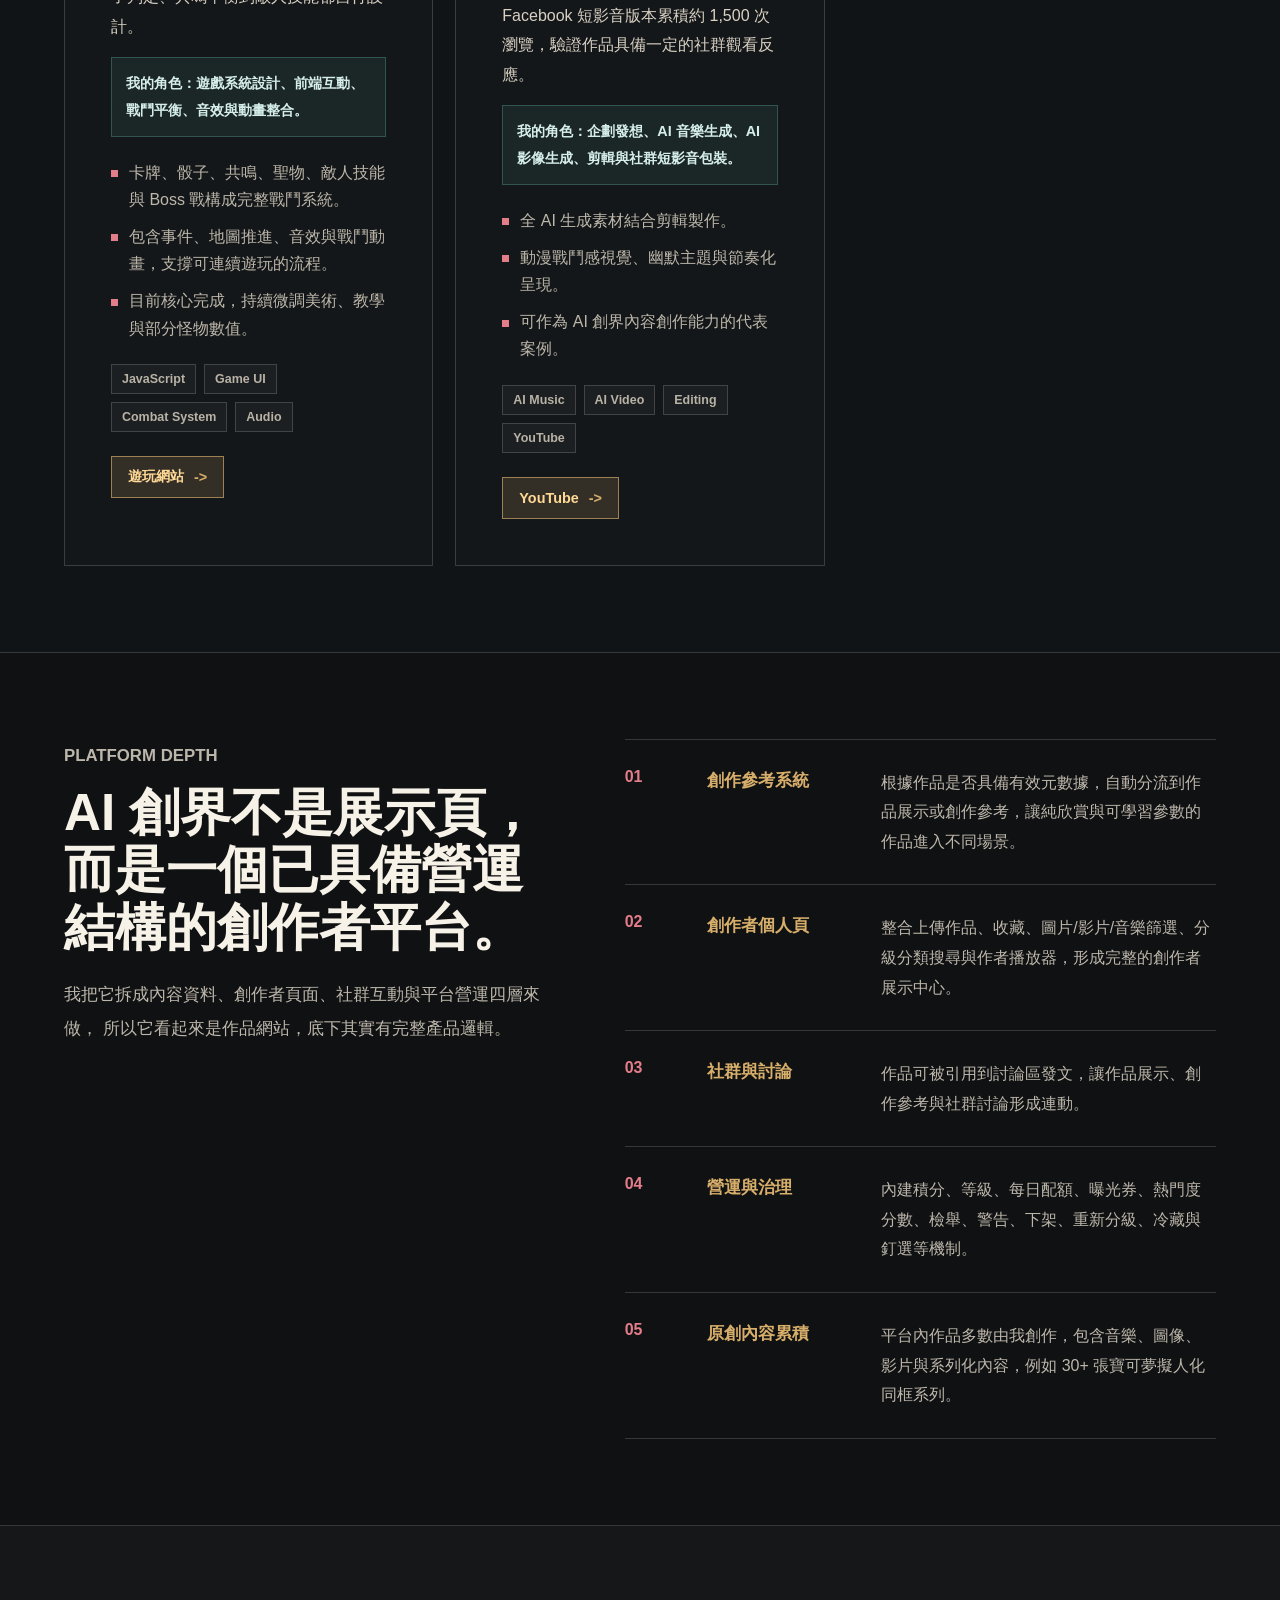
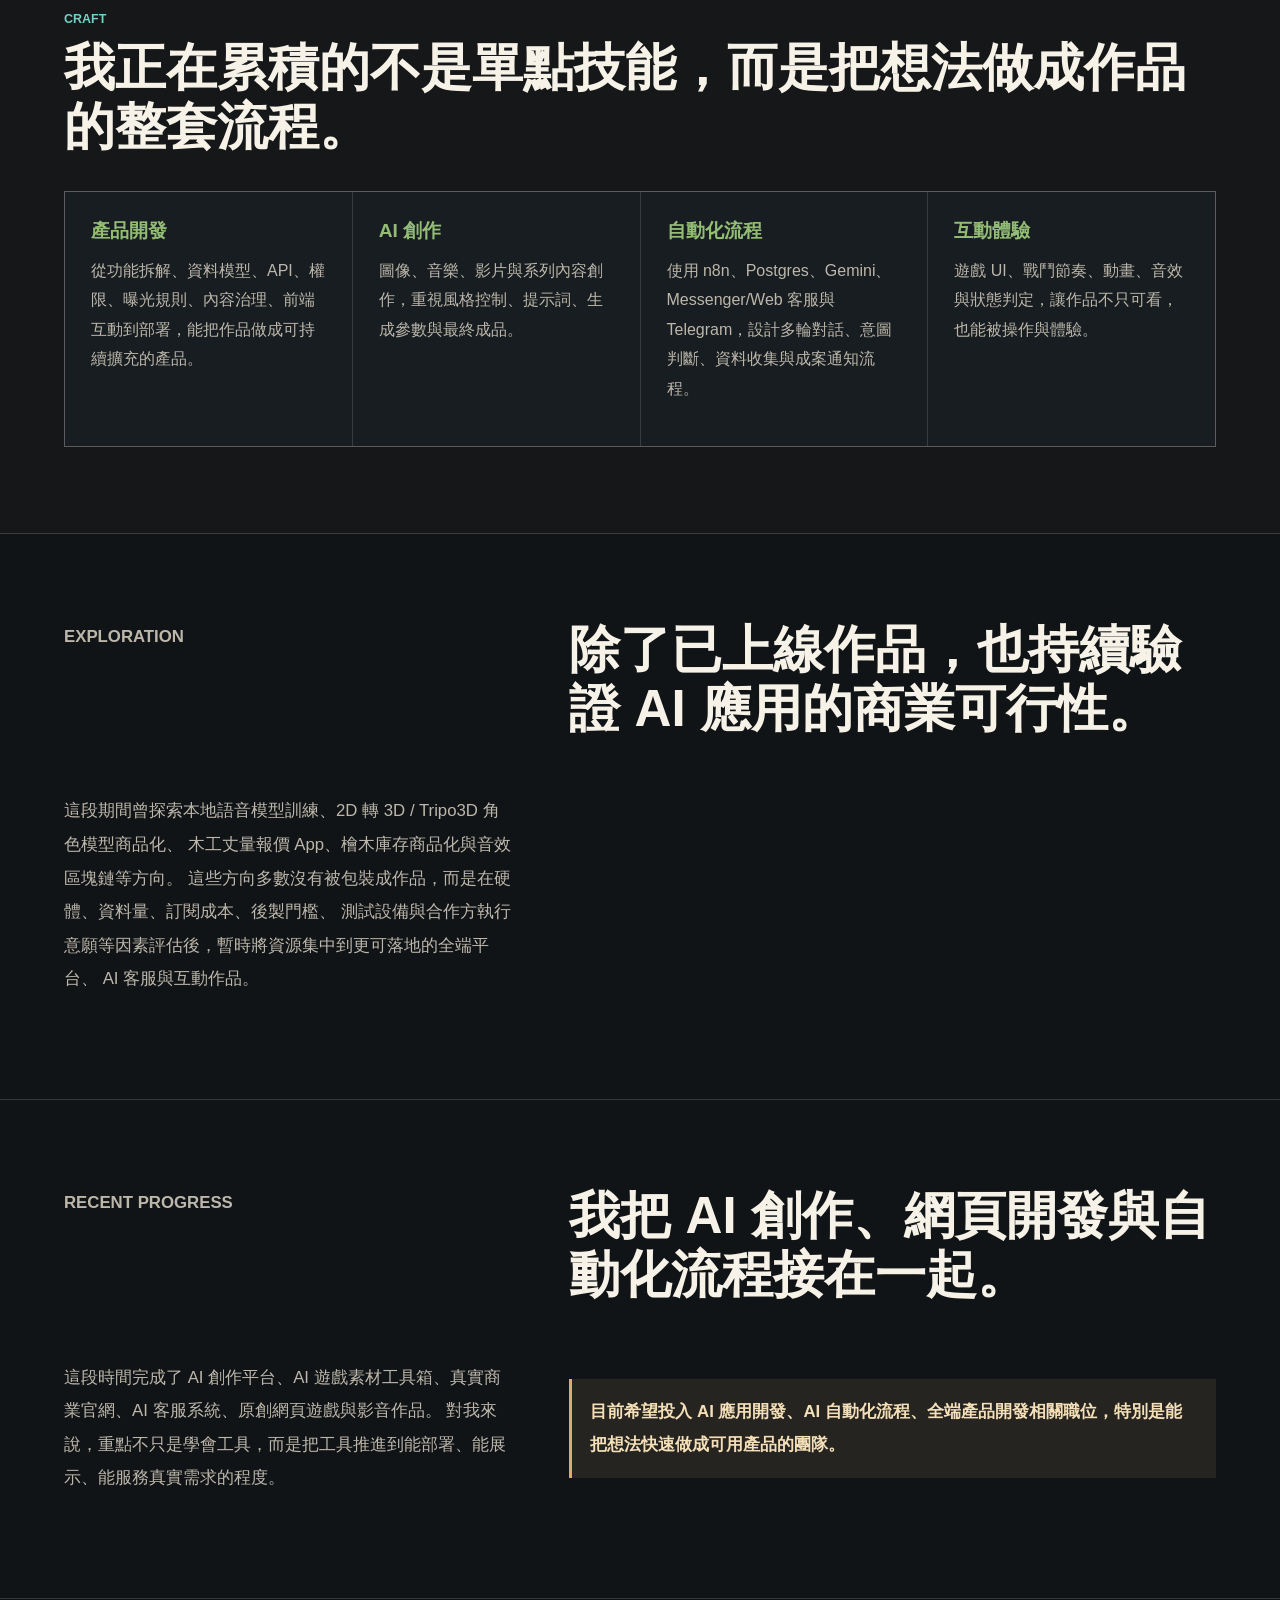
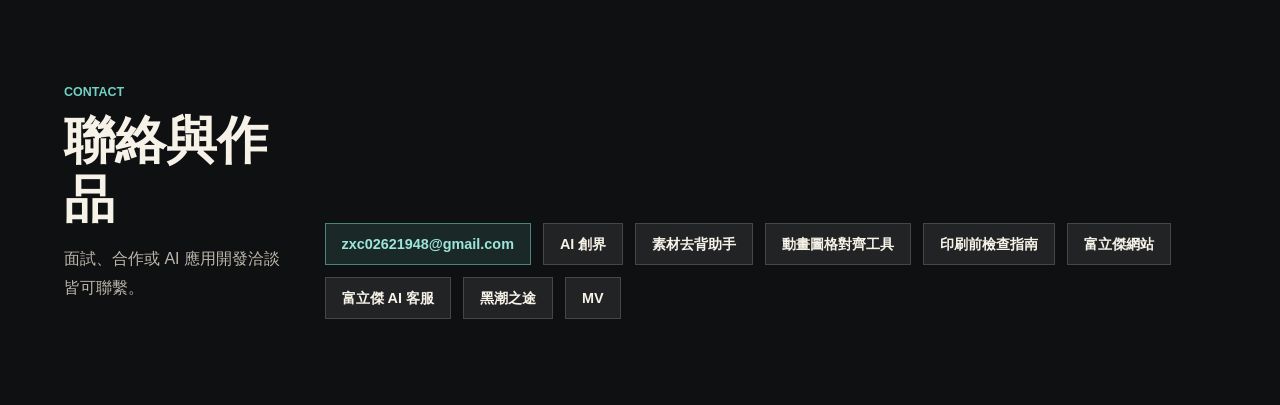
==== commit 3f30fab6: "Add AI Print Preflight project card (zh + en) Co-Authored-By: Claude Opus 4.8 <noreply@anthropic.com" ====
--- a/index.html
+++ b/index.html
@@ -151,6 +151,38 @@
               <a href="https://zxc02621948-sketch.github.io/ai-sprite-align-tool/" target="_blank" rel="noopener noreferrer">動畫對齊</a>
               <a href="https://github.com/zxc02621948-sketch/game-asset-bg-remover" target="_blank" rel="noopener noreferrer">去背 GitHub</a>
               <a href="https://github.com/zxc02621948-sketch/ai-sprite-align-tool" target="_blank" rel="noopener noreferrer">對齊 GitHub</a>
+            </div>
+          </div>
+        </article>
+
+        <article class="project">
+          <div class="project-image">
+            <img src="./assets/print-preflight-hero.png" alt="AI 圖印刷前檢查與修復指南主畫面">
+          </div>
+          <div class="project-body">
+            <p class="project-kicker">AI 印前檢查工具 / Browser Tool</p>
+            <h3>AI 圖印刷前檢查與修復指南</h3>
+            <p>
+              一個把 AI 生成圖「能不能印、要怎麼修」講清楚的本地瀏覽器工具。
+              上傳圖片並選擇輸出用途（海報、名片、帆布條），即時評估 DPI、可印尺寸、出血與 CMYK 偏色風險，
+              給出紅黃綠燈總分與分步修復教學。
+            </p>
+            <p class="project-role">我的角色：工具產品規劃、影像取樣與 DPI／尺寸換算邏輯、風險評分設計、互動介面與中英文件撰寫。</p>
+            <ul class="project-points">
+              <li>依輸出尺寸換算所需 DPI，標示海報、名片、帆布條等用途的可印上限。</li>
+              <li>紅黃綠燈總分搭配逐項風險說明（解析度、顆粒、CMYK 偏色等）。</li>
+              <li>提供放大、向量化、清顆粒、重排文字等分步修復方向。</li>
+              <li>純前端、不上傳圖片，中英雙語介面。</li>
+            </ul>
+            <div class="tags">
+              <span>Canvas</span>
+              <span>Image Processing</span>
+              <span>Print / Prepress</span>
+              <span>DPI / CMYK</span>
+            </div>
+            <div class="project-links">
+              <a href="https://zxc02621948-sketch.github.io/ai-print-preflight/" target="_blank" rel="noopener noreferrer">線上工具</a>
+              <a href="https://github.com/zxc02621948-sketch/ai-print-preflight" target="_blank" rel="noopener noreferrer">GitHub</a>
             </div>
           </div>
         </article>
@@ -353,6 +385,7 @@
       <a href="https://aicreateaworld.com/" target="_blank" rel="noopener noreferrer">AI 創界</a>
       <a href="https://zxc02621948-sketch.github.io/game-asset-bg-remover/" target="_blank" rel="noopener noreferrer">素材去背助手</a>
       <a href="https://zxc02621948-sketch.github.io/ai-sprite-align-tool/" target="_blank" rel="noopener noreferrer">動畫圖格對齊工具</a>
+      <a href="https://zxc02621948-sketch.github.io/ai-print-preflight/" target="_blank" rel="noopener noreferrer">印刷前檢查指南</a>
       <a href="https://www.fullyjet.com/" target="_blank" rel="noopener noreferrer">富立傑網站</a>
       <a href="https://www.fullyjet.com/" target="_blank" rel="noopener noreferrer">富立傑 AI 客服</a>
       <a href="https://the-black-night-box.onrender.com/" target="_blank" rel="noopener noreferrer">黑潮之途</a>
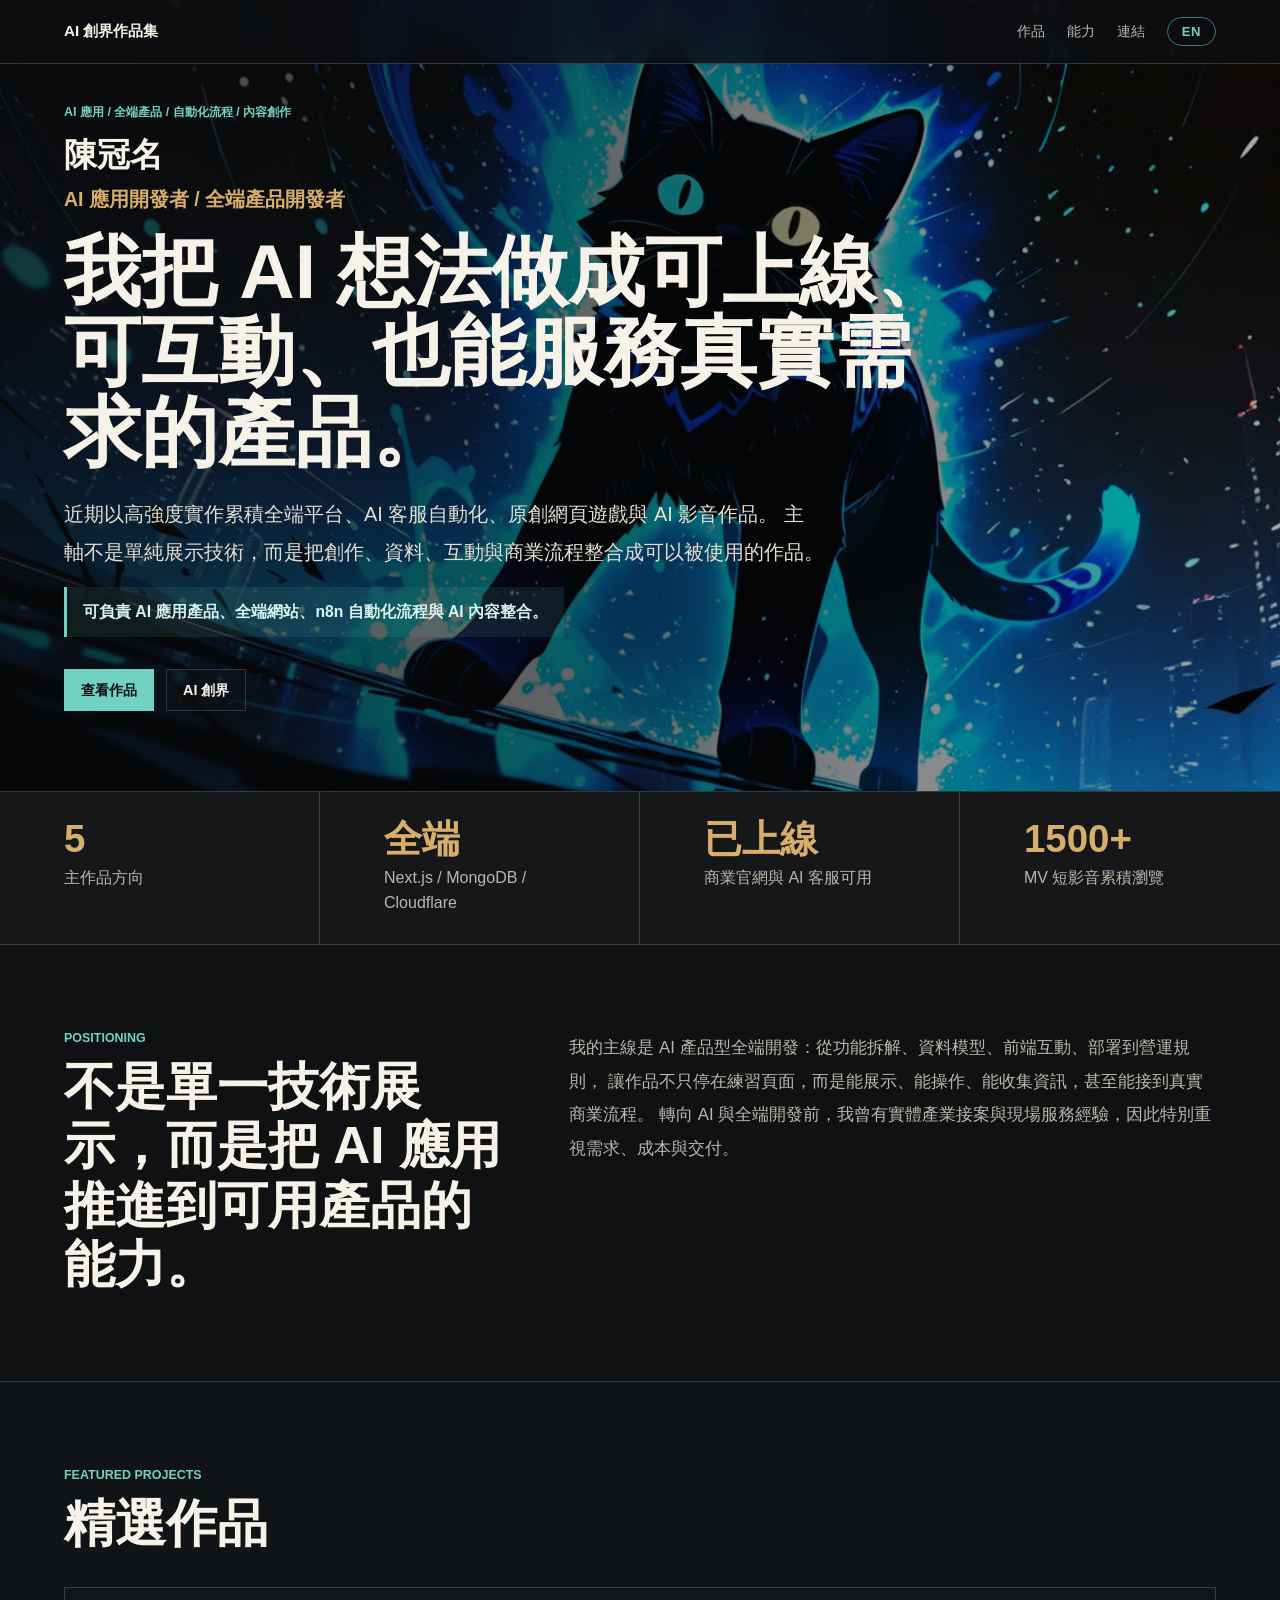
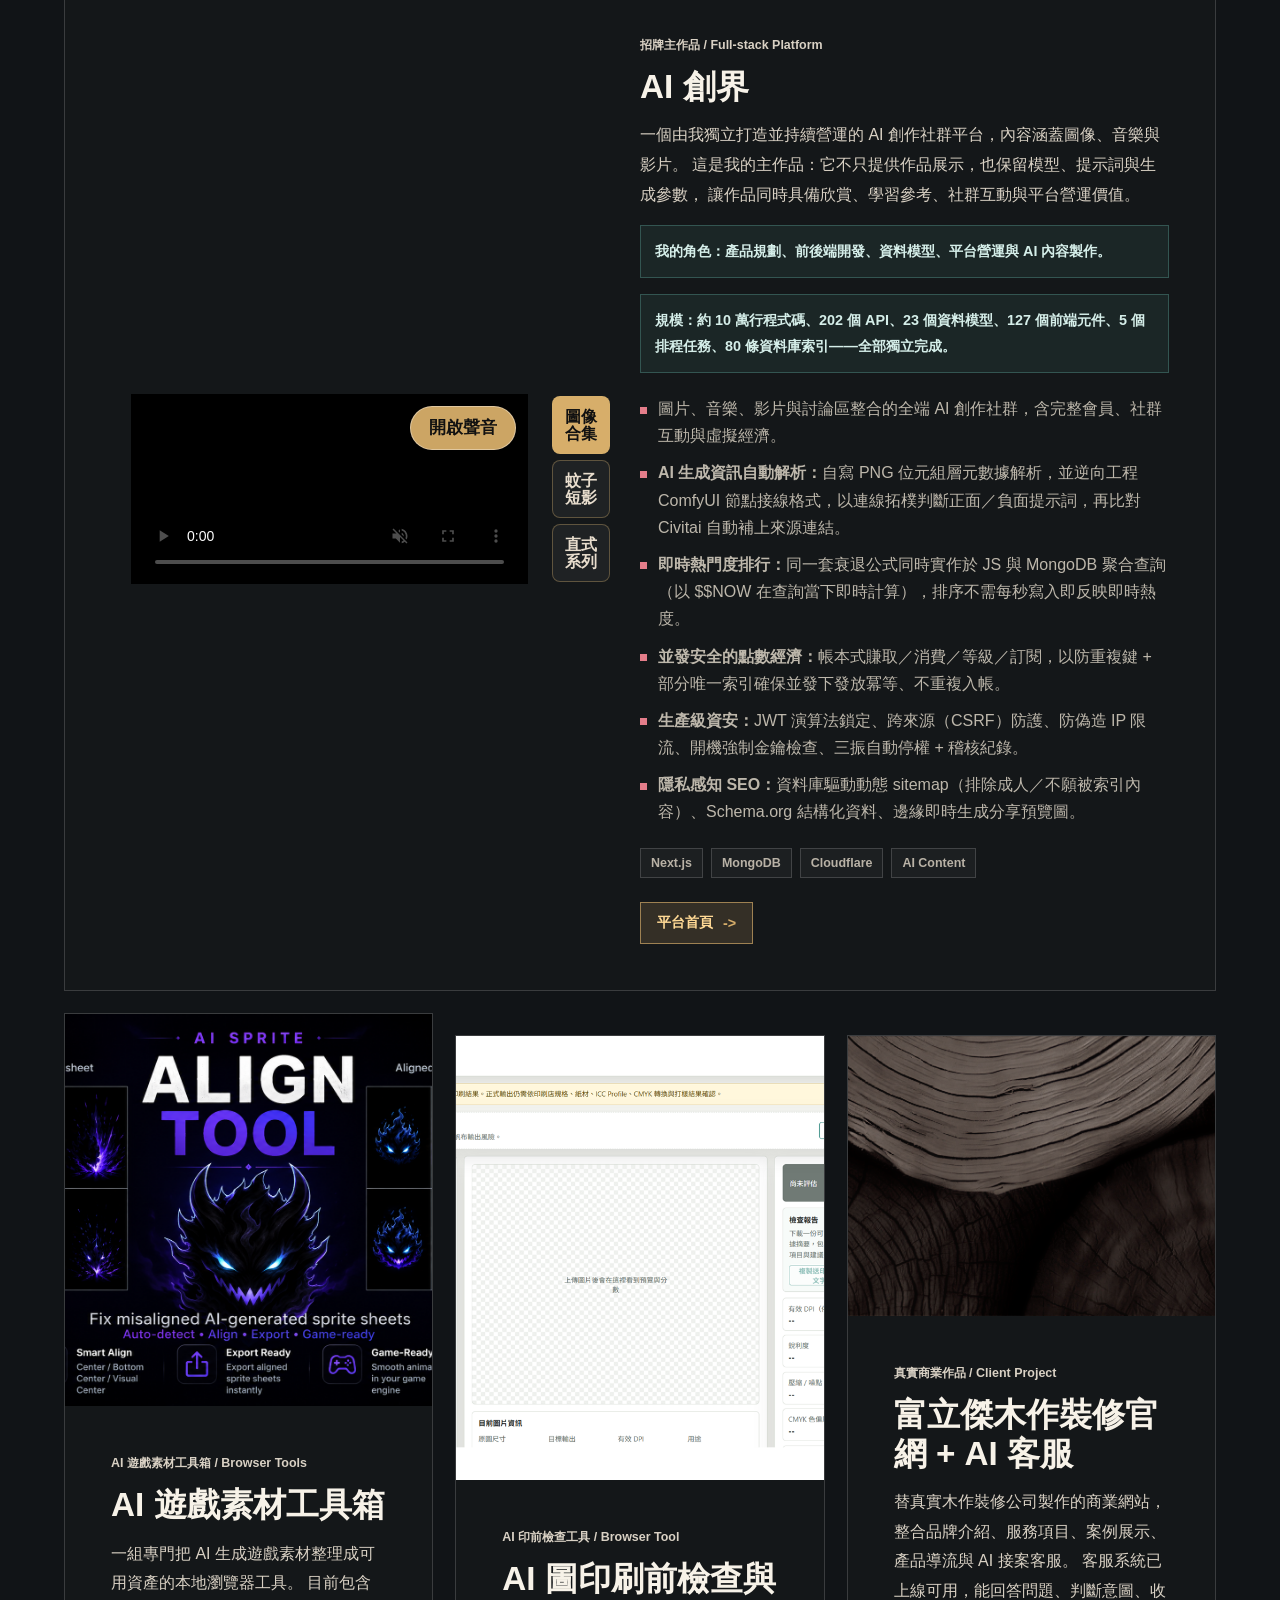
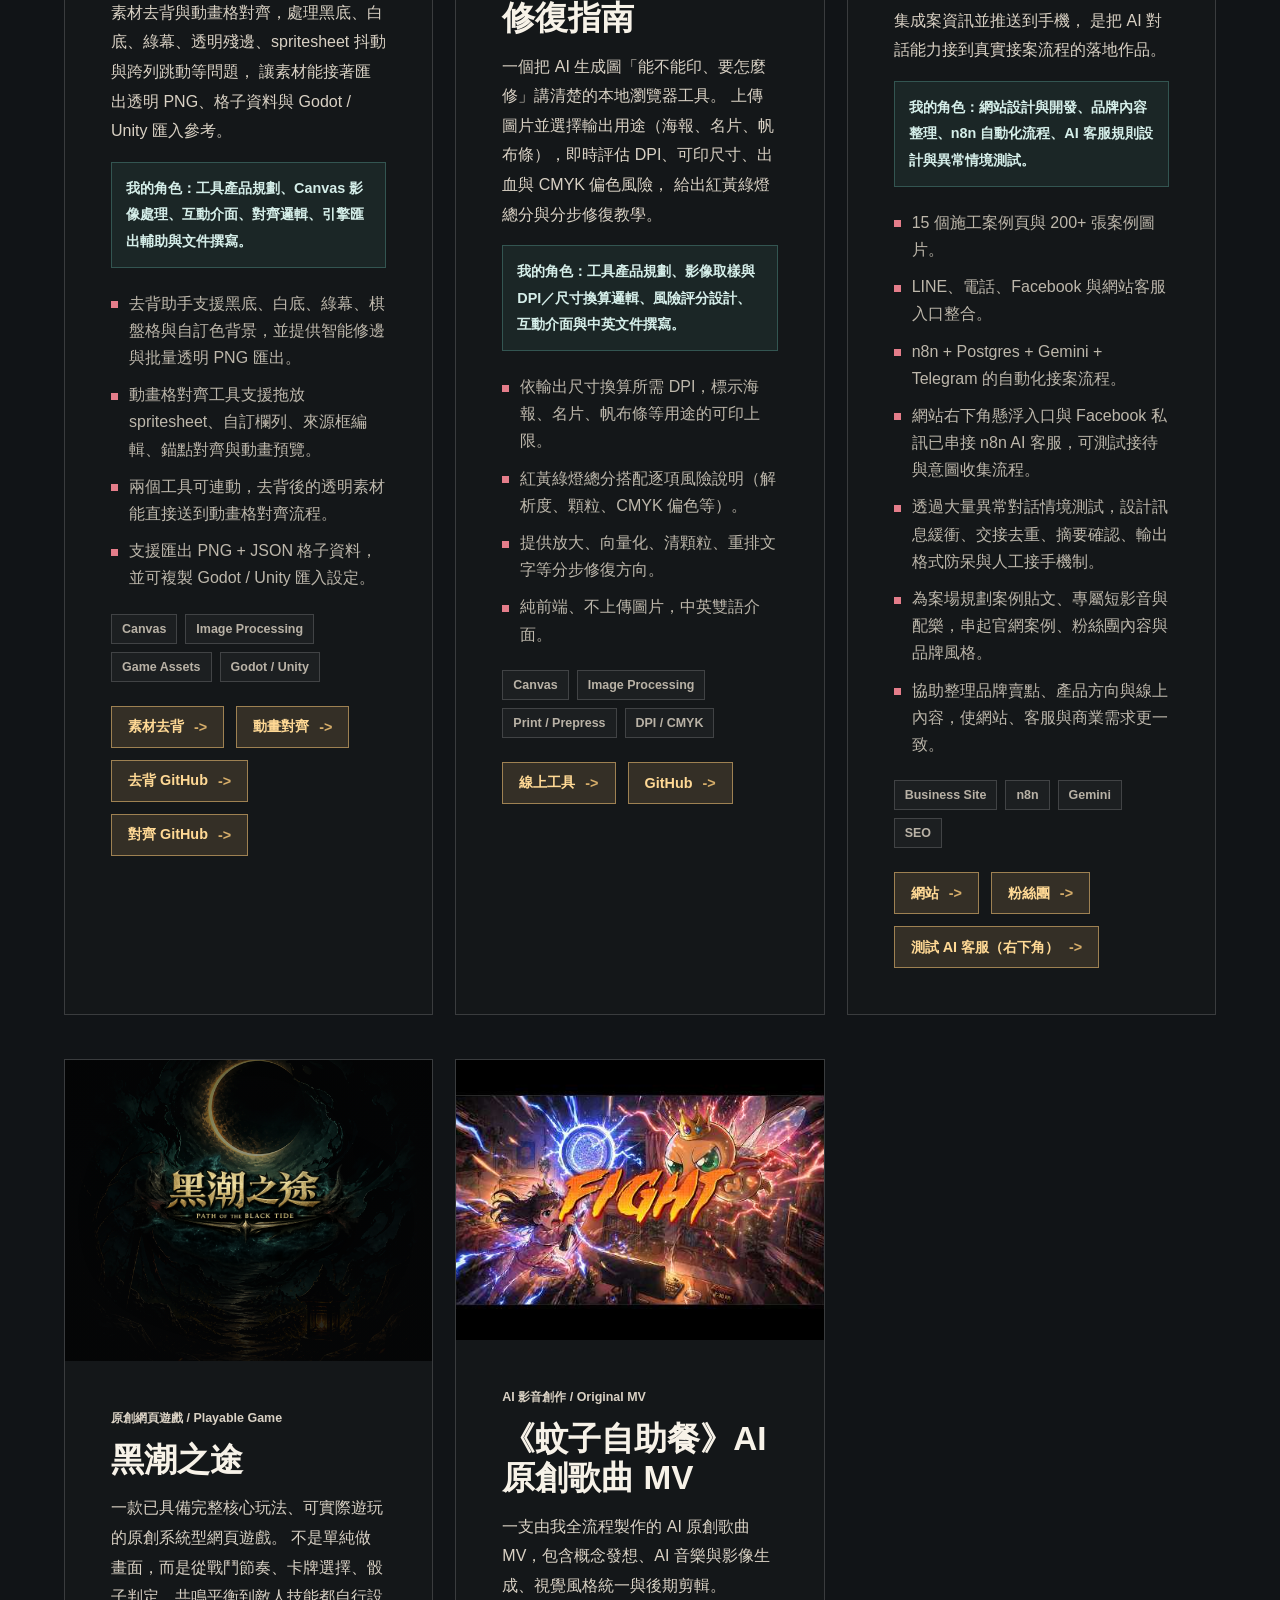
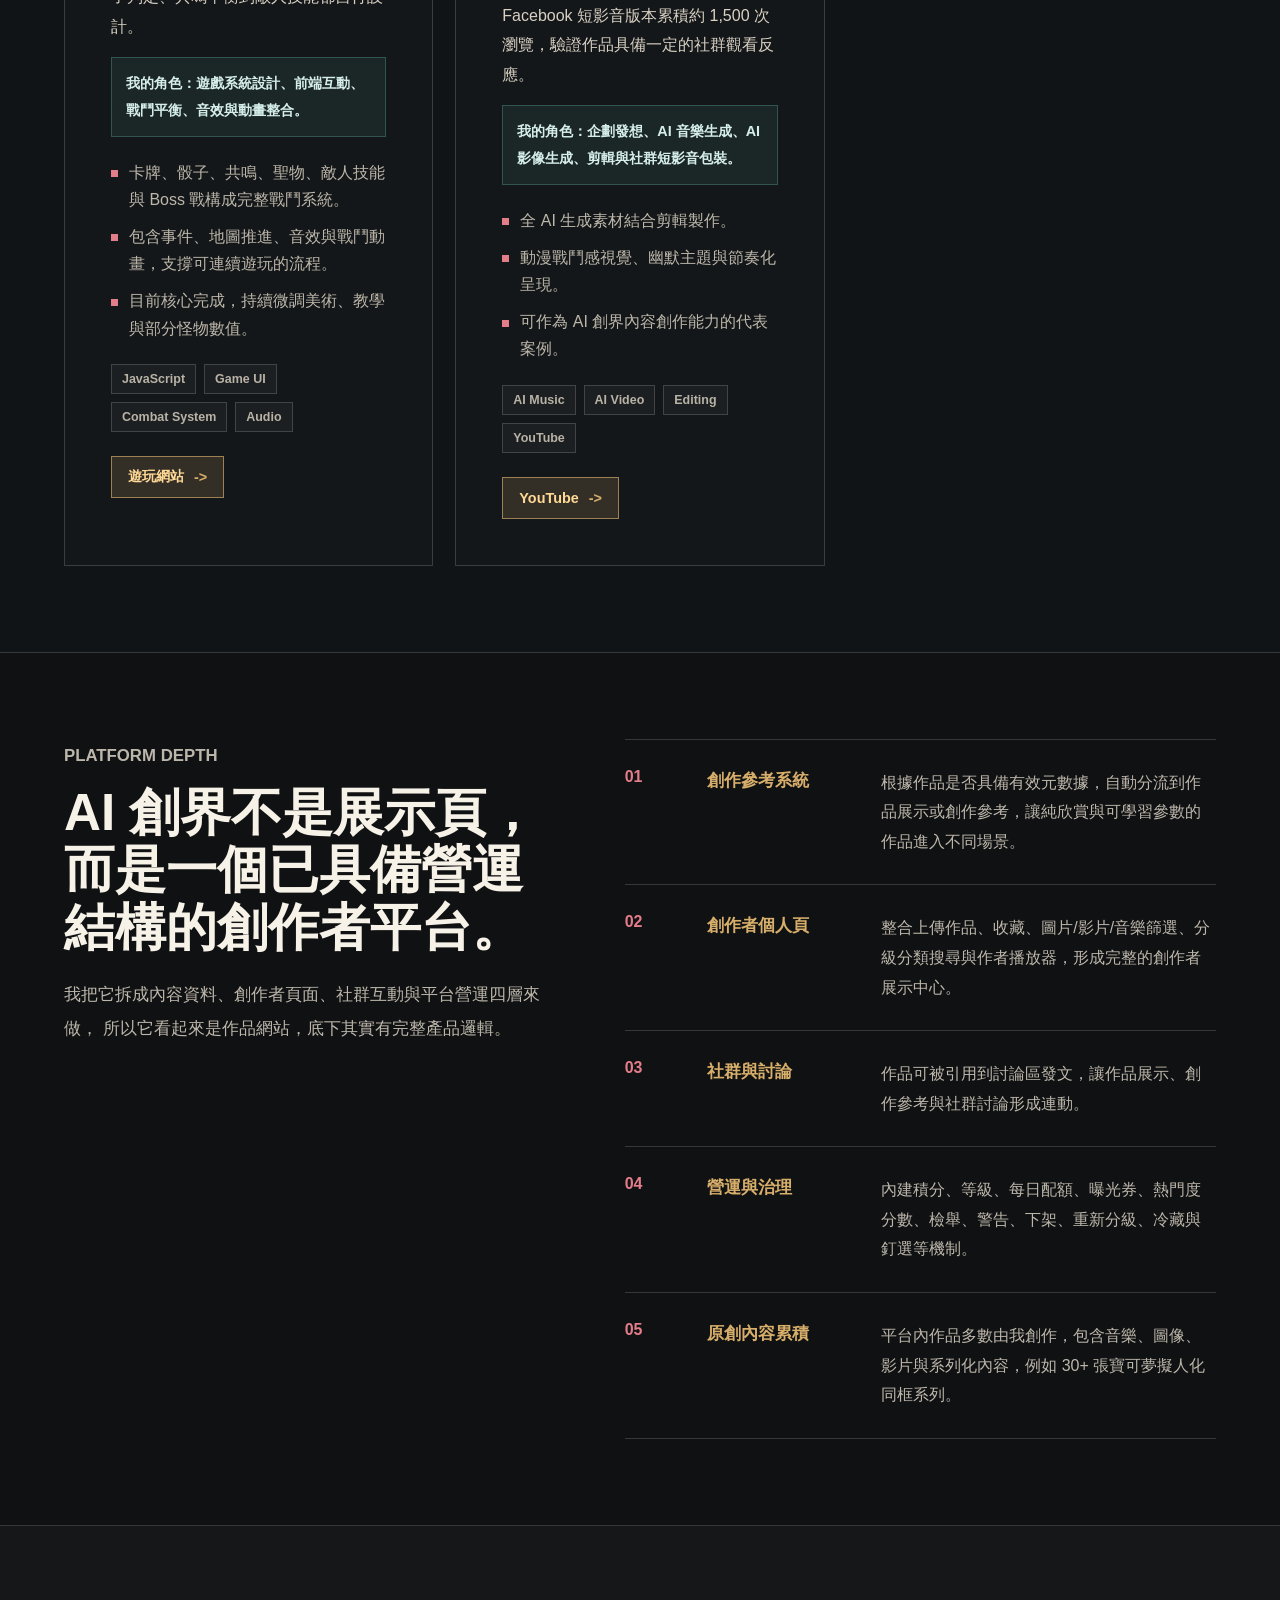
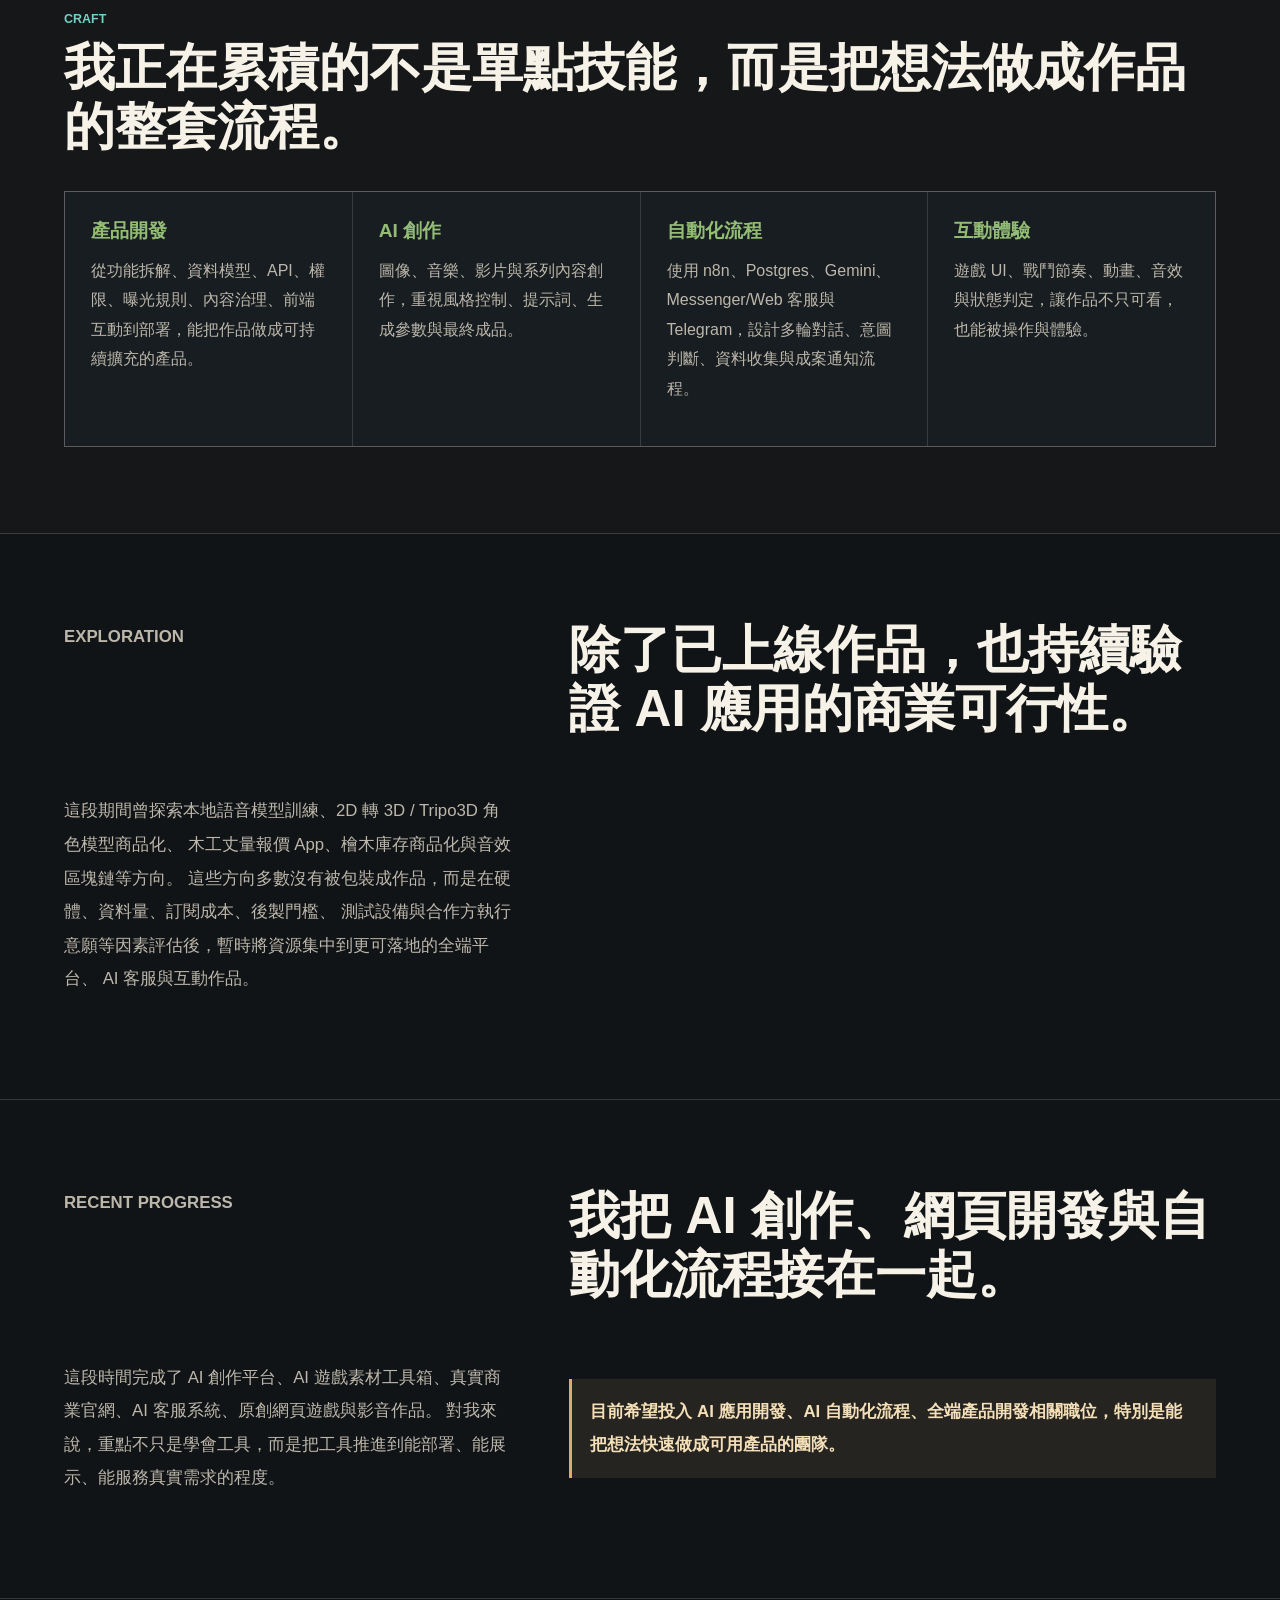
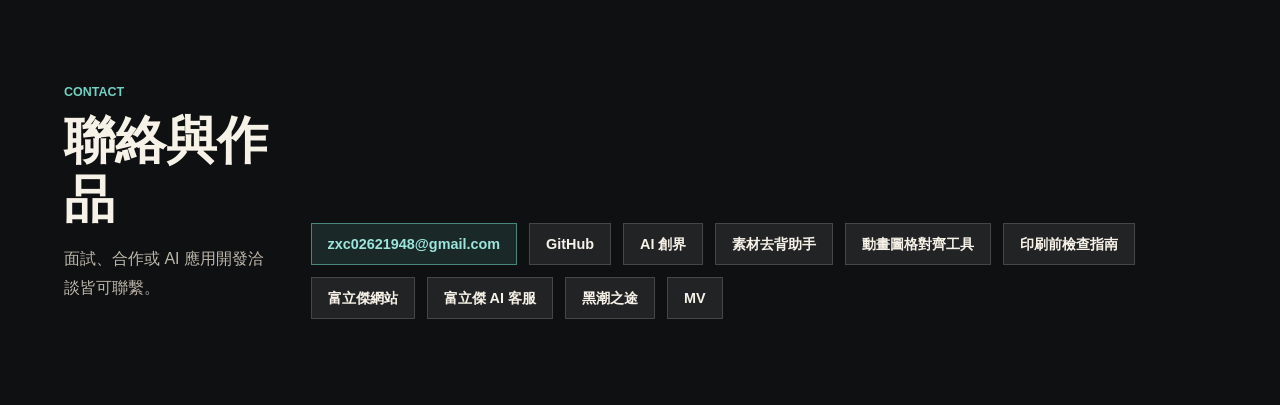
==== commit ec5486c1: "Add GitHub profile link to contact section Co-Authored-By: Claude Opus 4.8 <noreply@anthropic.com>" ====
--- a/index.html
+++ b/index.html
@@ -382,6 +382,7 @@
     </div>
     <div class="footer-links">
       <a class="contact-link" href="mailto:zxc02621948@gmail.com">zxc02621948@gmail.com</a>
+      <a href="https://github.com/zxc02621948-sketch" target="_blank" rel="noopener noreferrer">GitHub</a>
       <a href="https://aicreateaworld.com/" target="_blank" rel="noopener noreferrer">AI 創界</a>
       <a href="https://zxc02621948-sketch.github.io/game-asset-bg-remover/" target="_blank" rel="noopener noreferrer">素材去背助手</a>
       <a href="https://zxc02621948-sketch.github.io/ai-sprite-align-tool/" target="_blank" rel="noopener noreferrer">動畫圖格對齊工具</a>
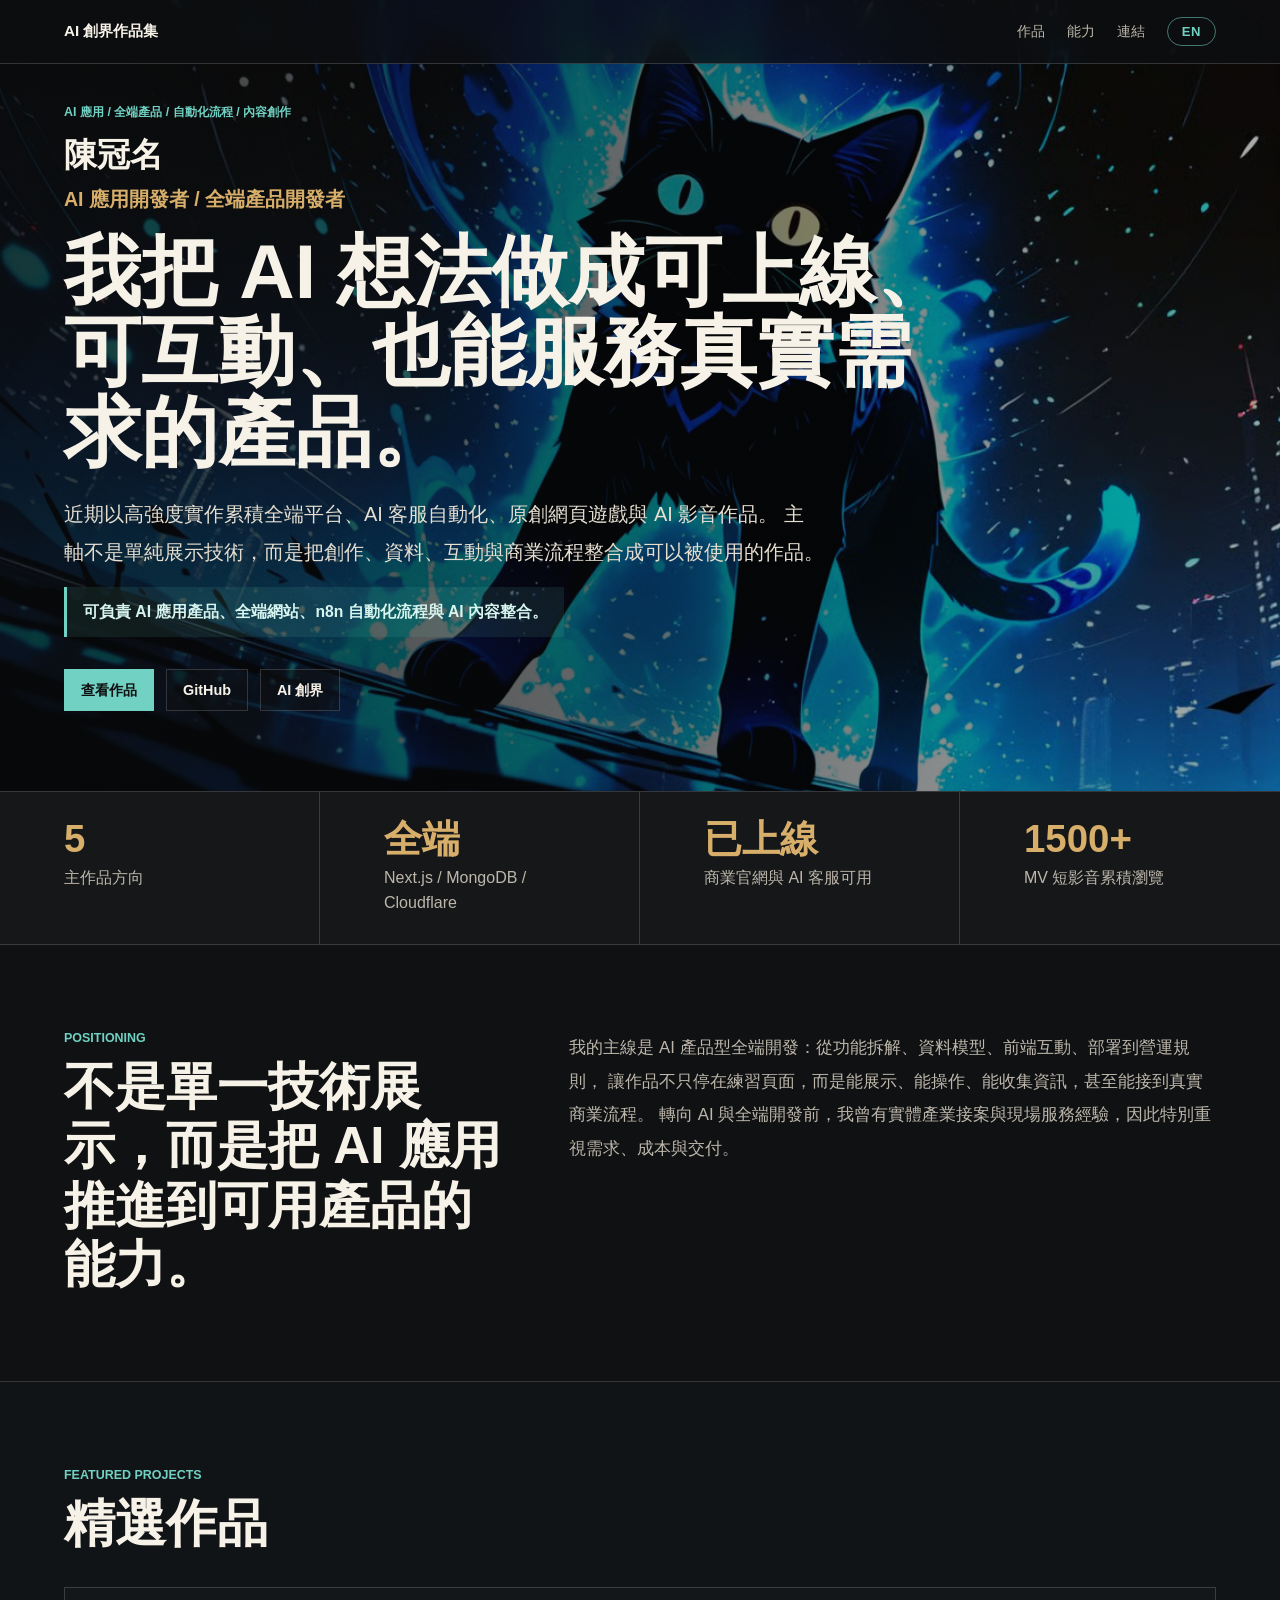
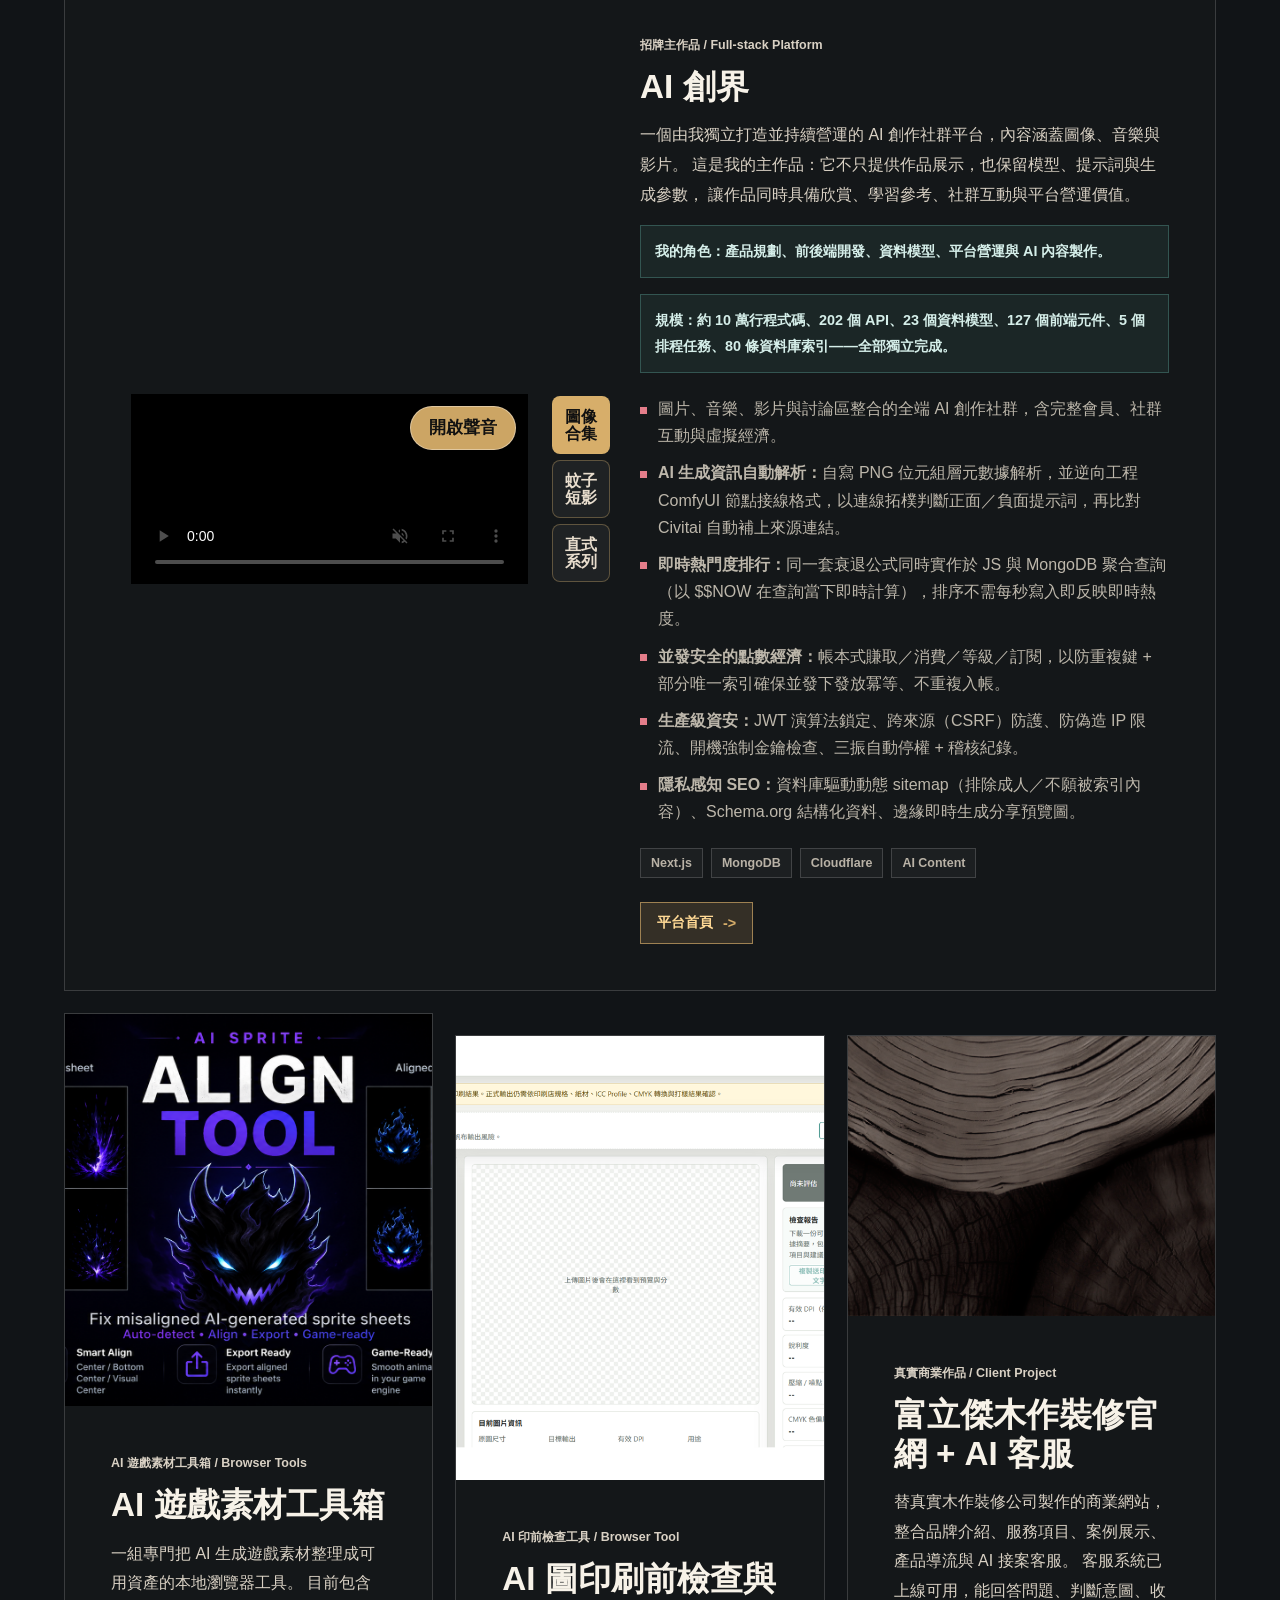
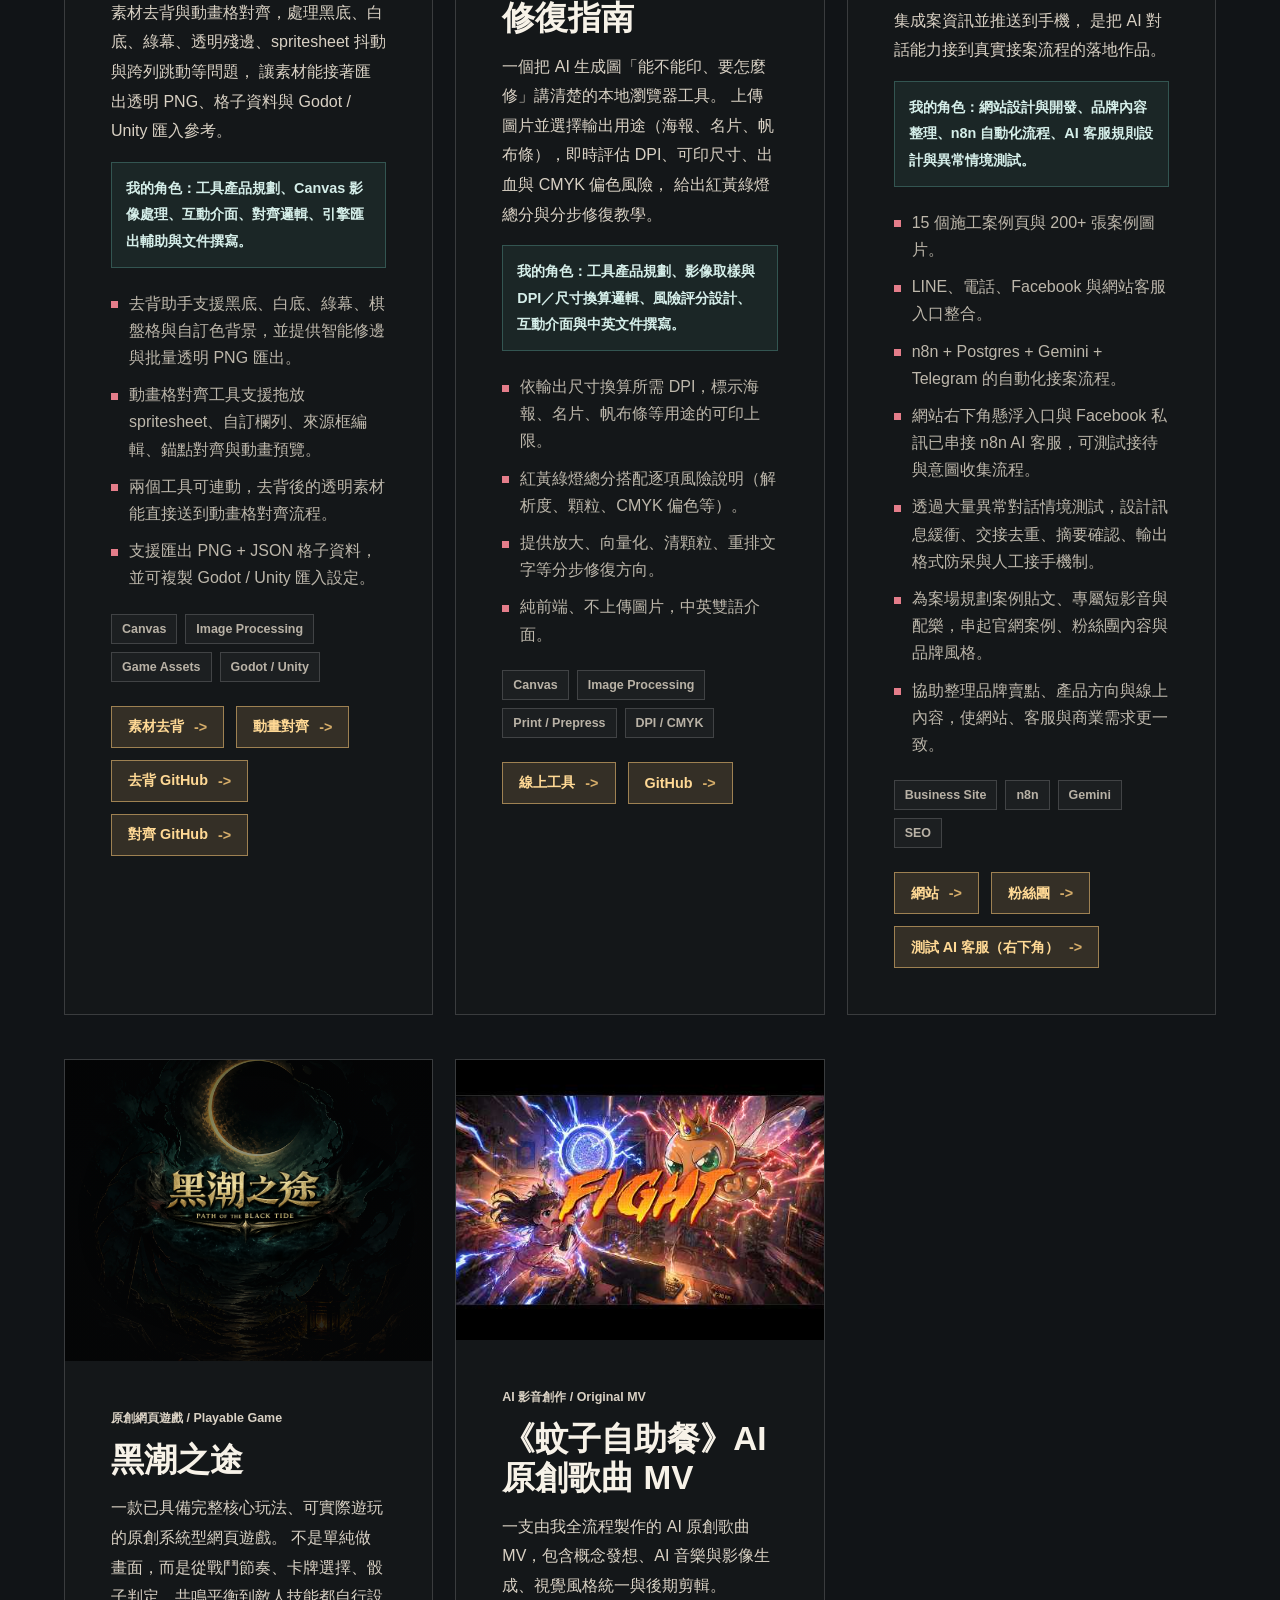
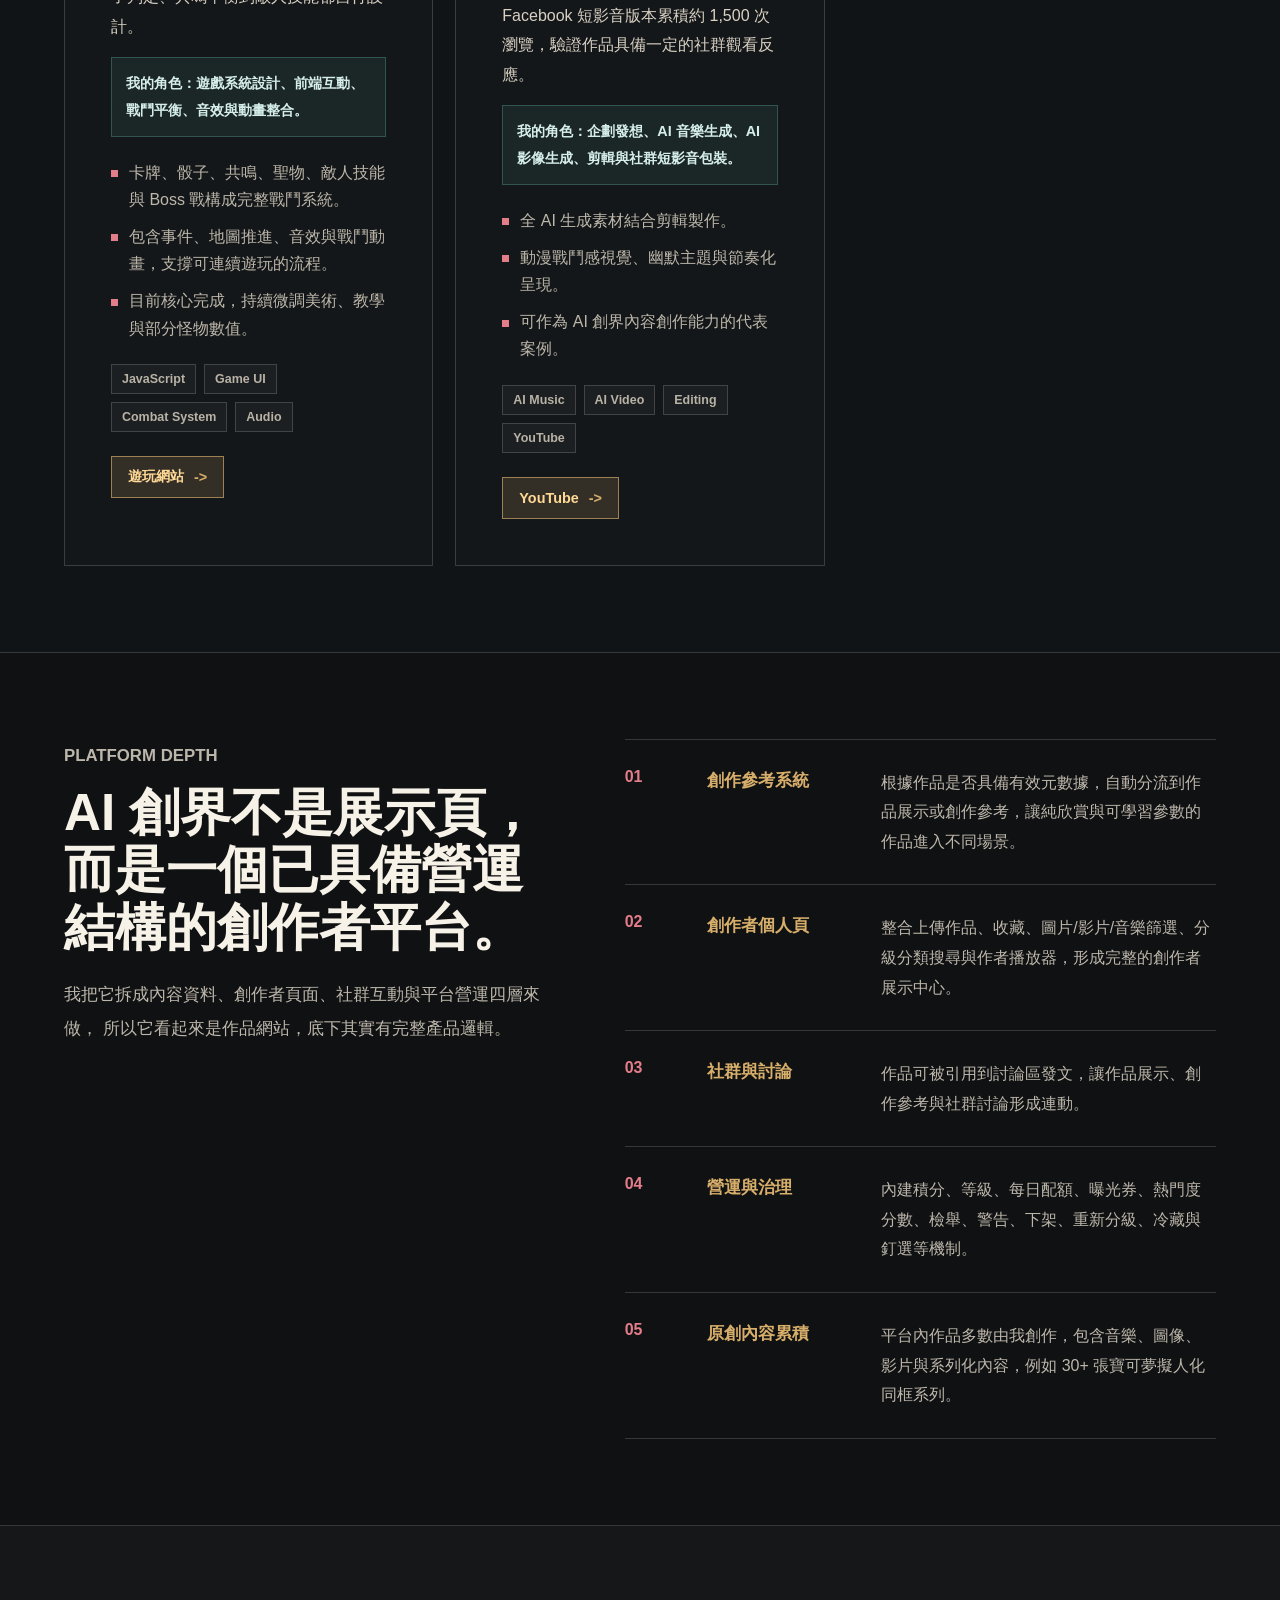
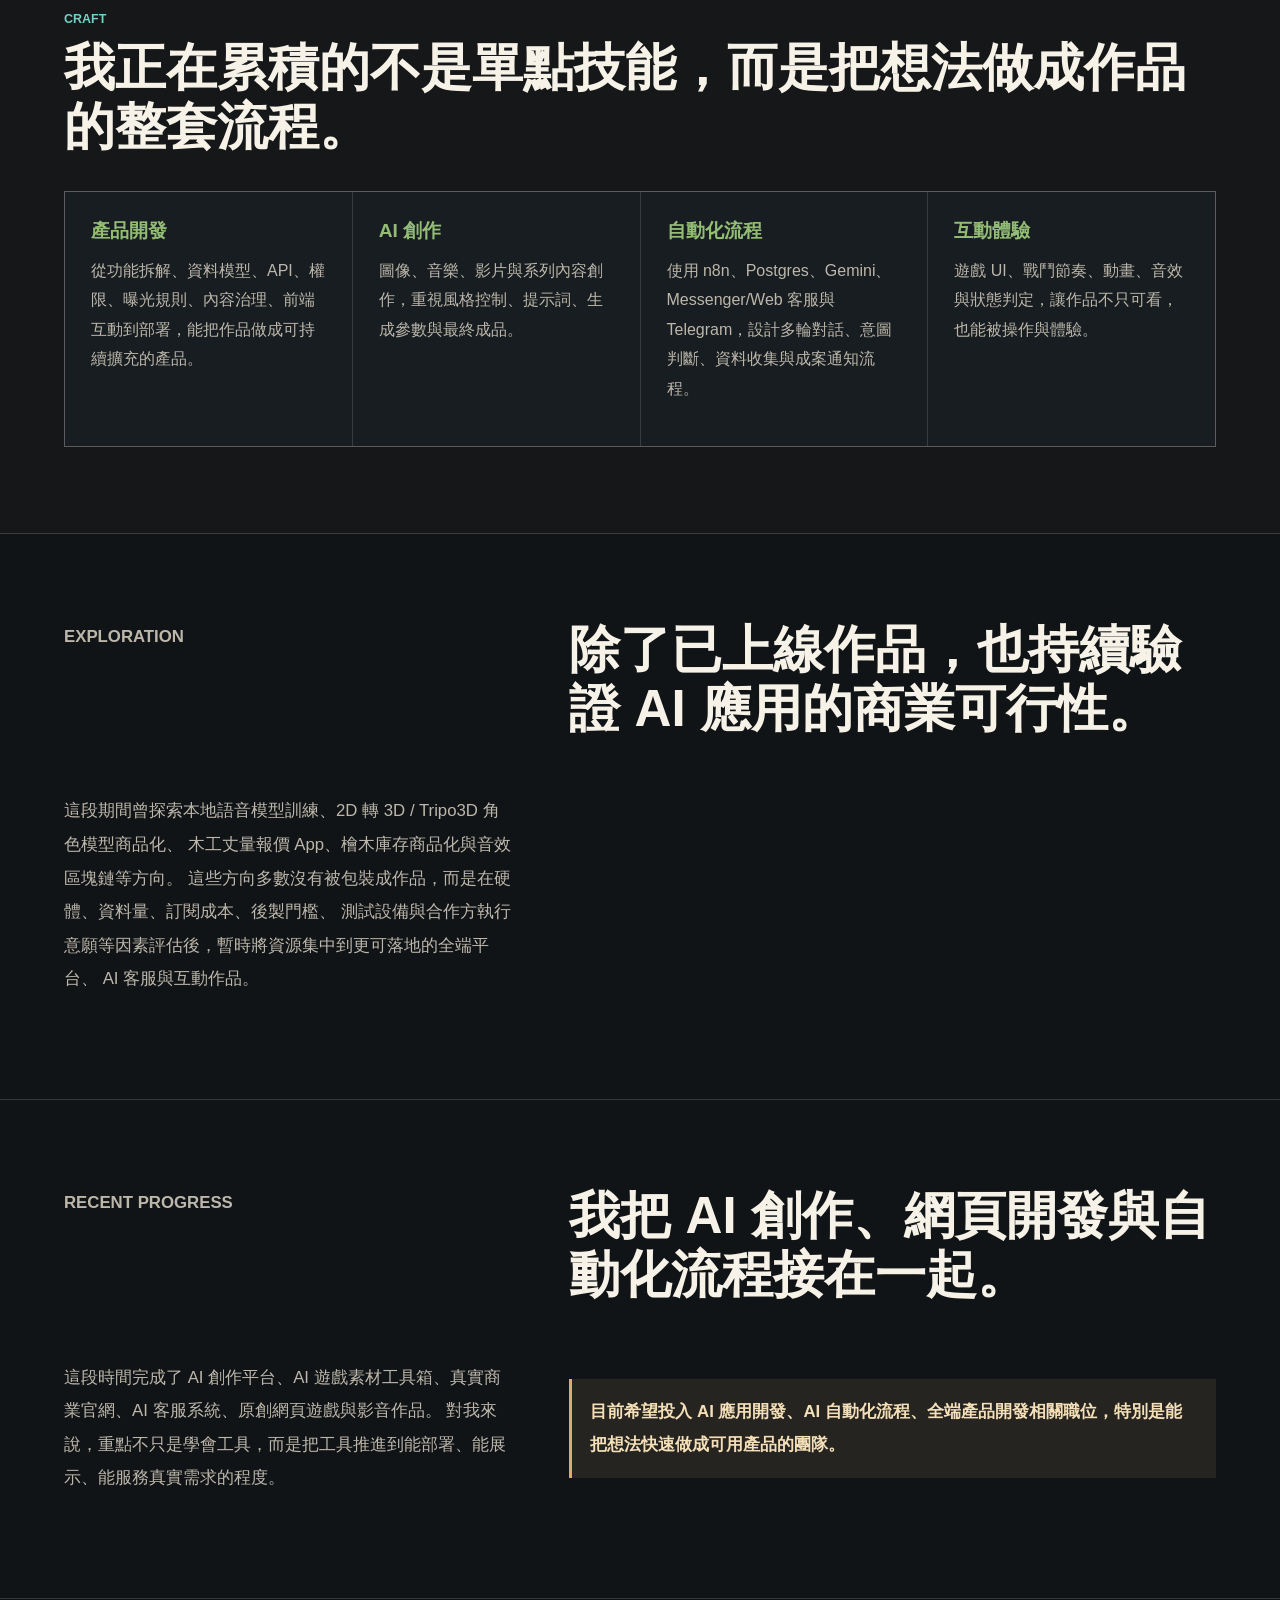
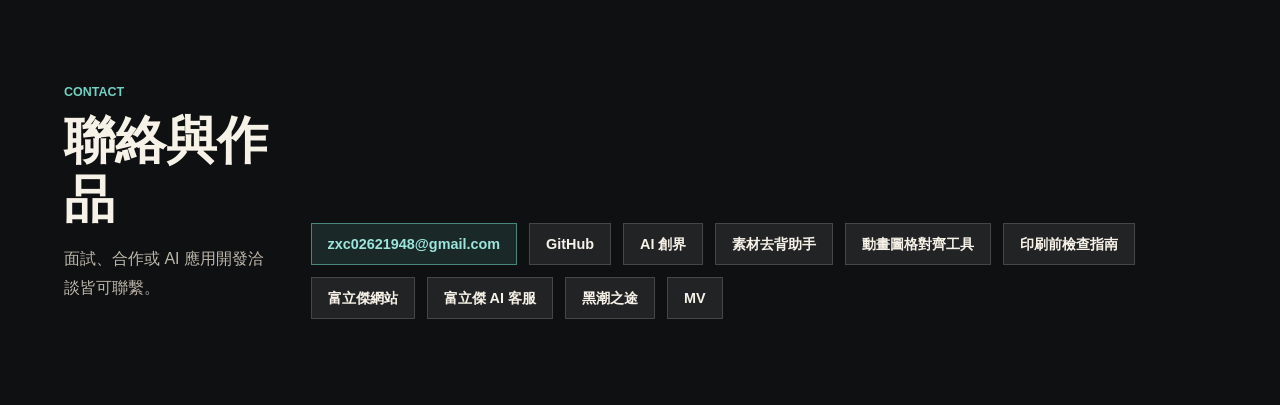
==== commit 78c28ec9: "Add GitHub button to hero actions Co-Authored-By: Claude Opus 4.8 <noreply@anthropic.com>" ====
--- a/index.html
+++ b/index.html
@@ -36,6 +36,7 @@
         </p>
         <div class="hero-actions" aria-label="快速連結">
           <a class="button primary" href="#projects">查看作品</a>
+          <a class="button ghost" href="https://github.com/zxc02621948-sketch" target="_blank" rel="noopener noreferrer">GitHub</a>
           <a class="button ghost" href="https://aicreateaworld.com/" target="_blank" rel="noopener noreferrer">AI 創界</a>
         </div>
       </div>
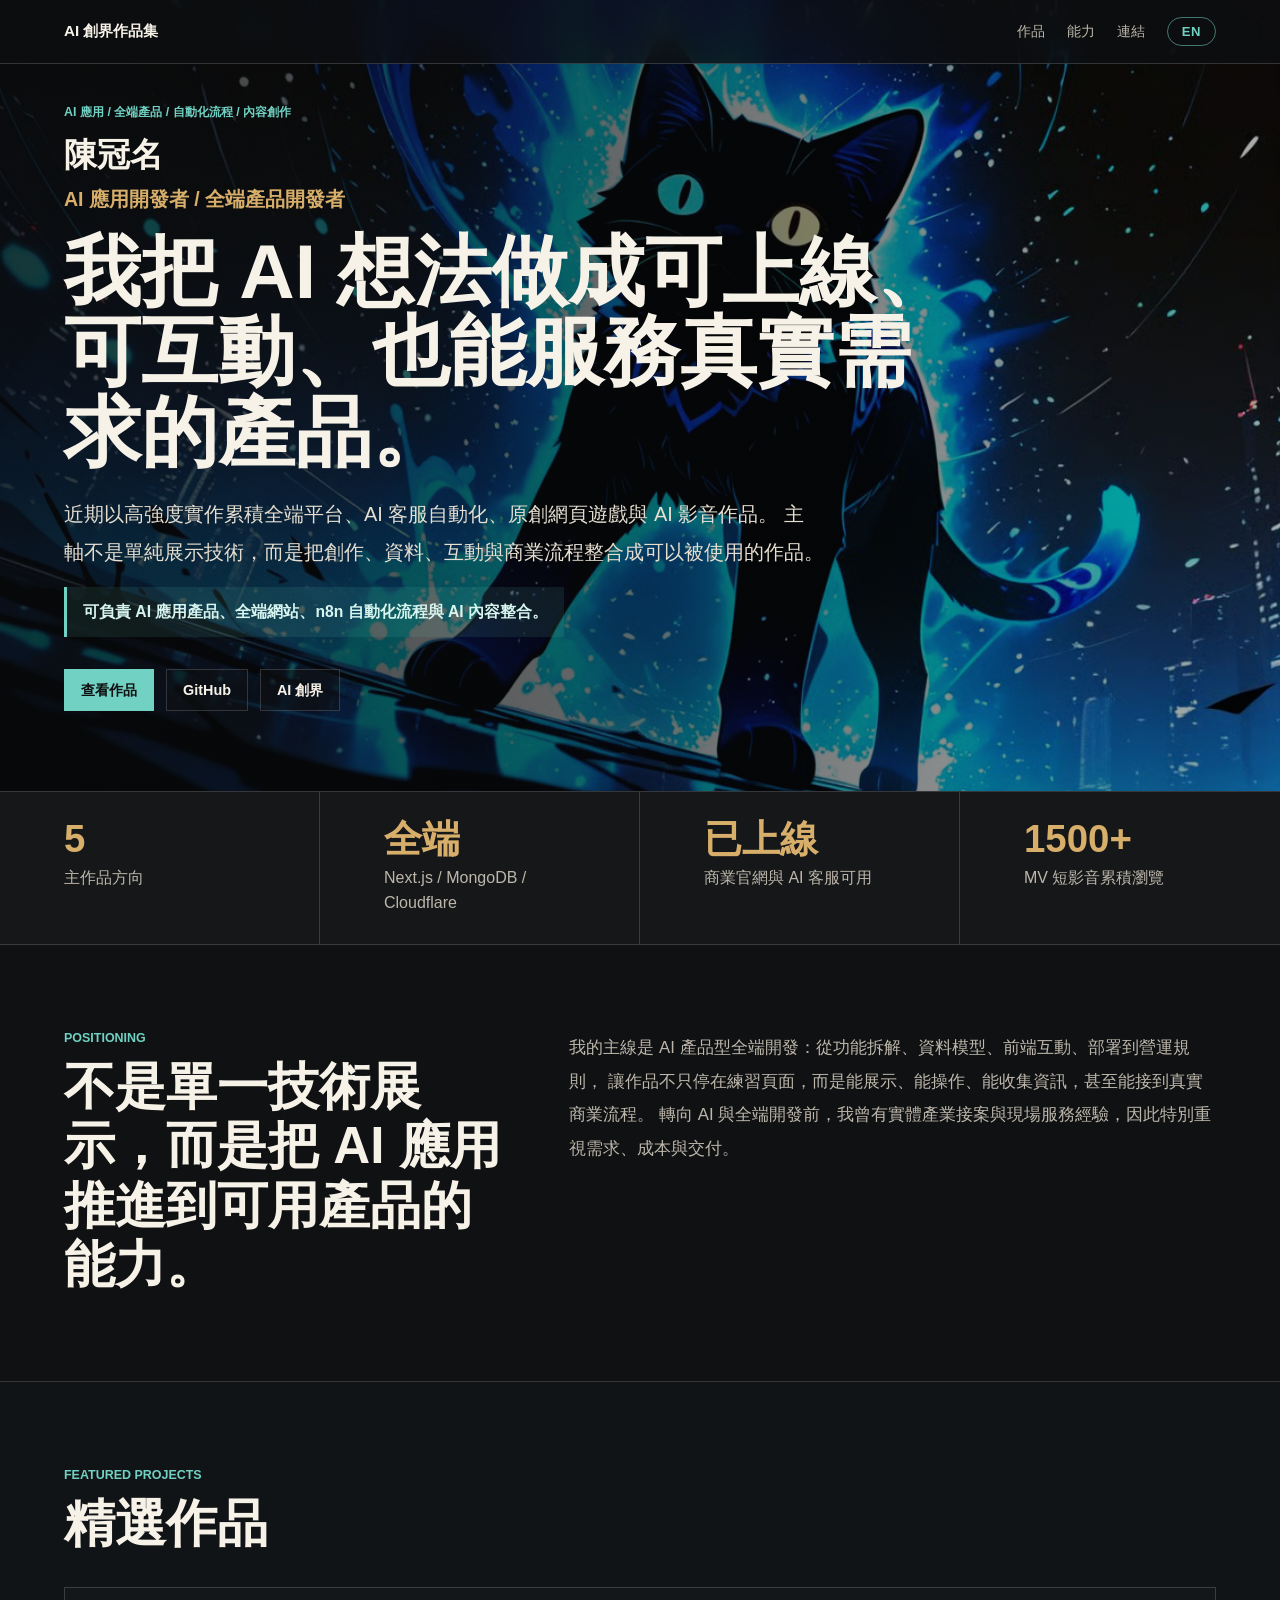
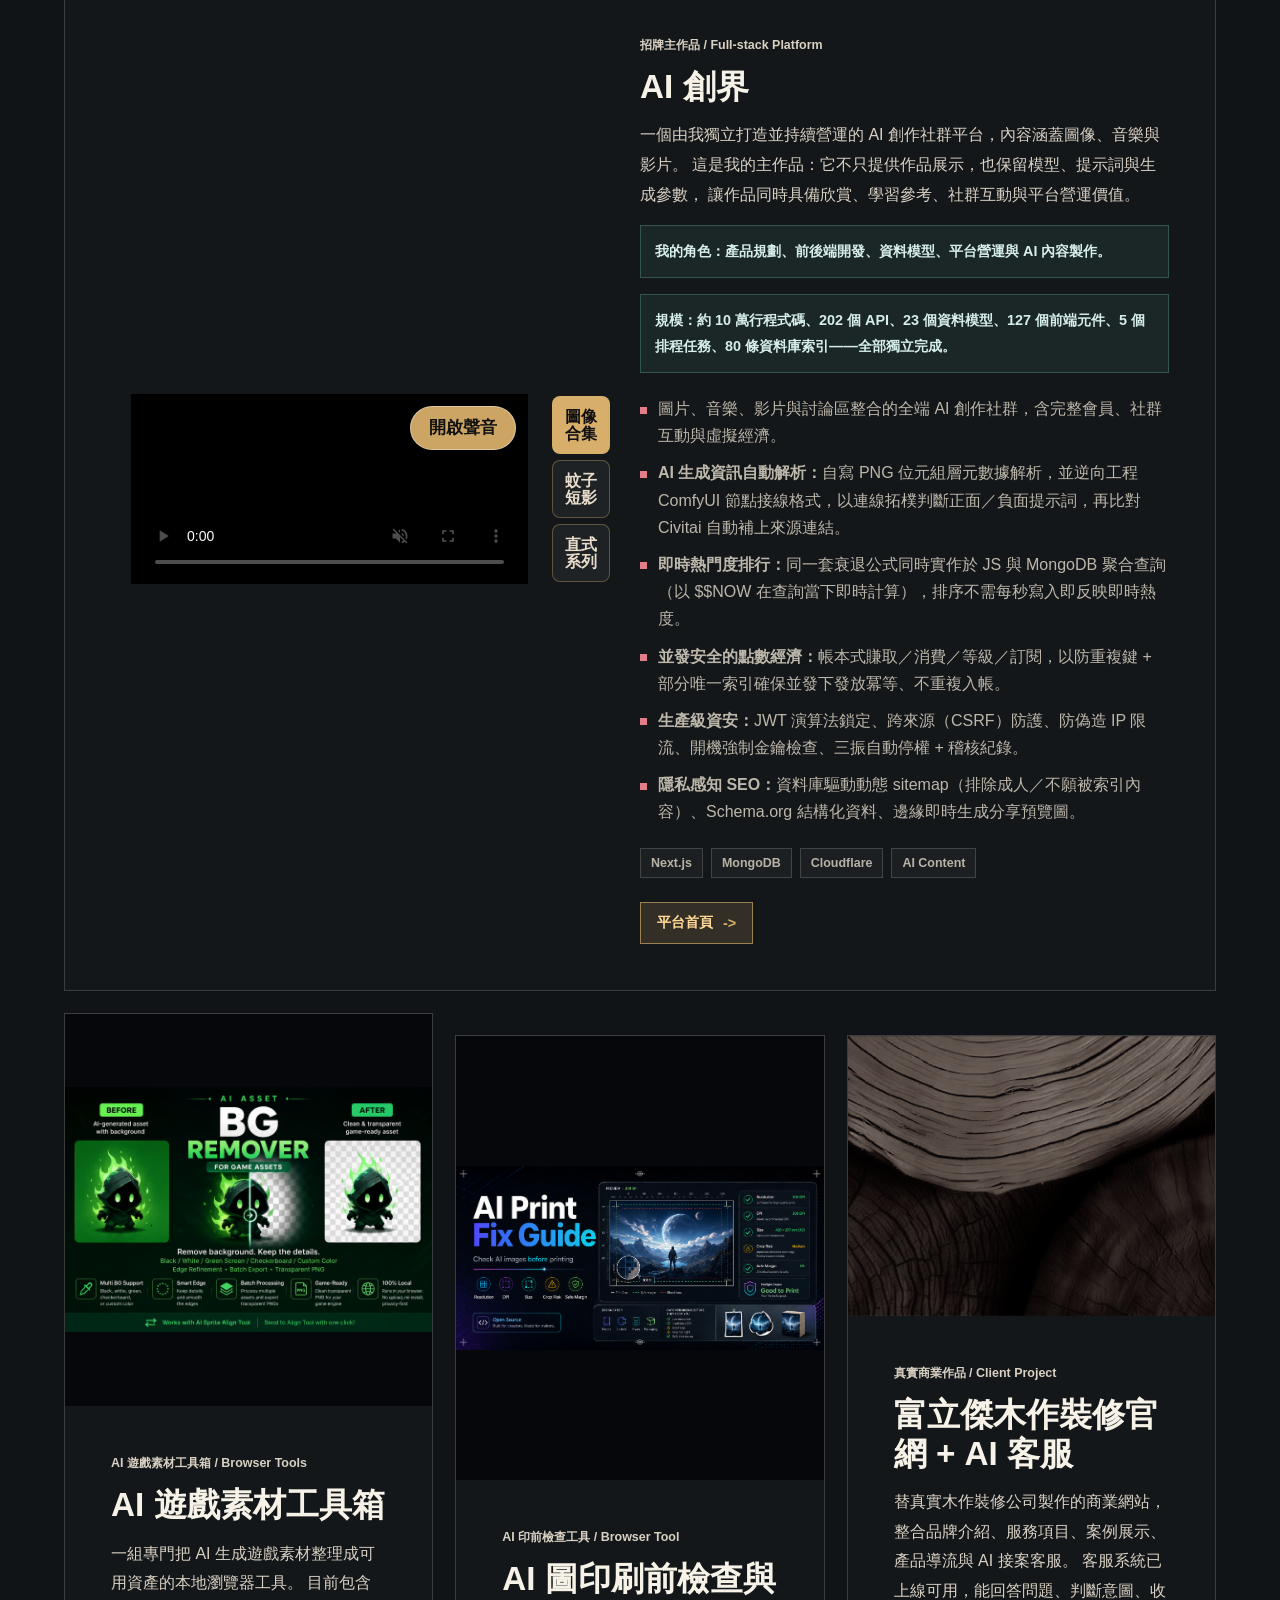
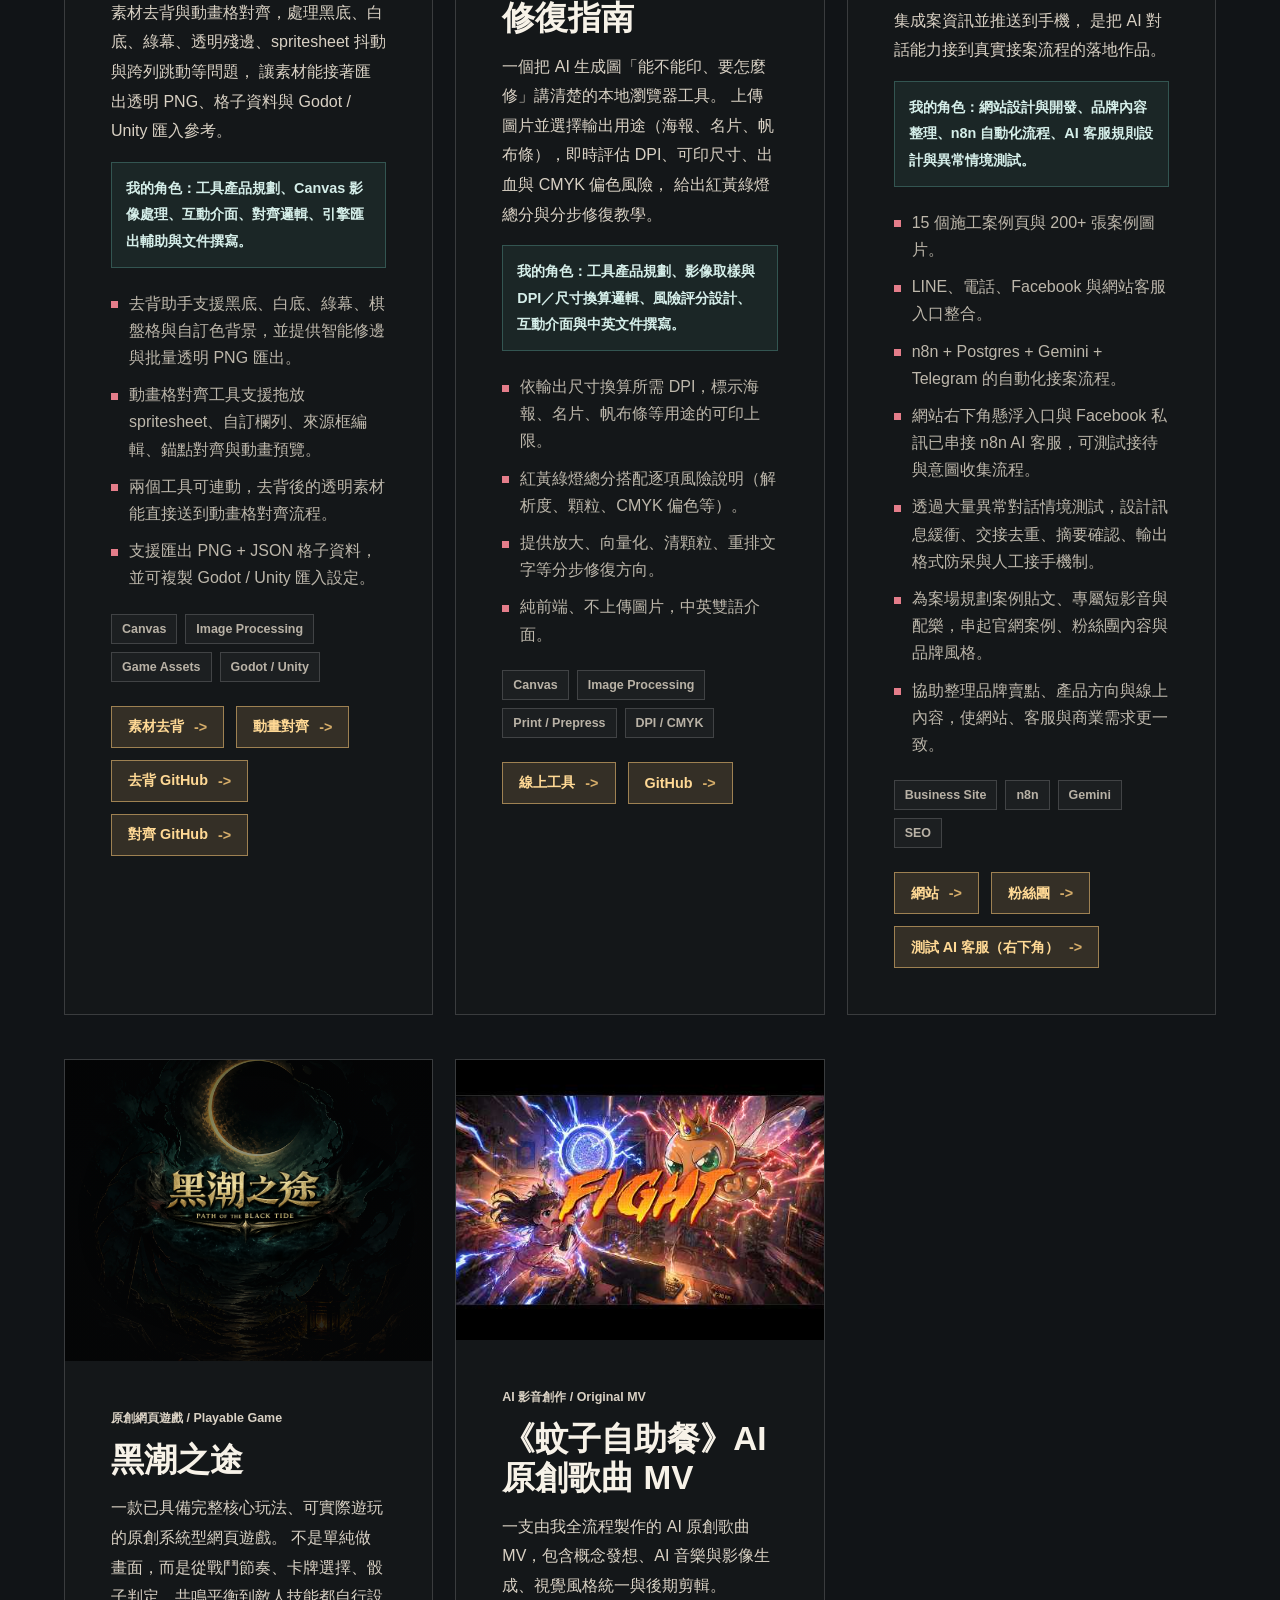
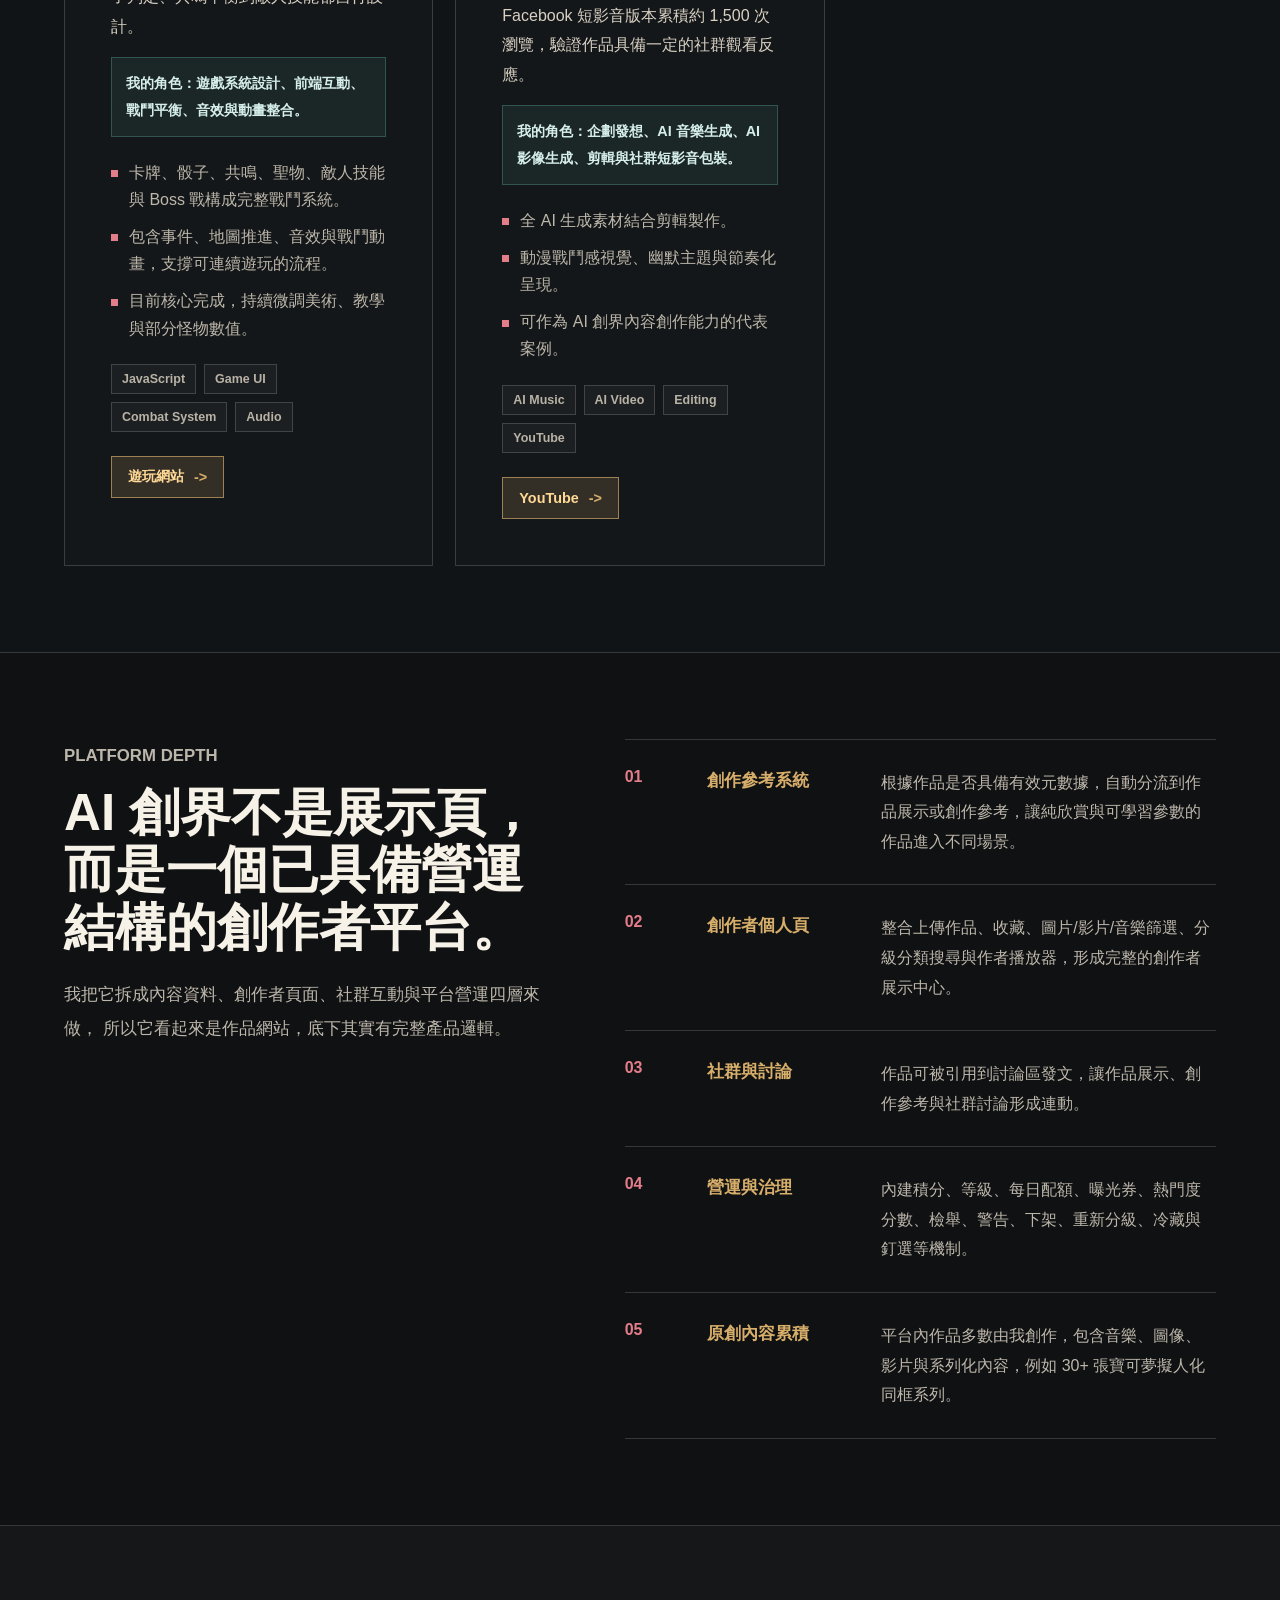
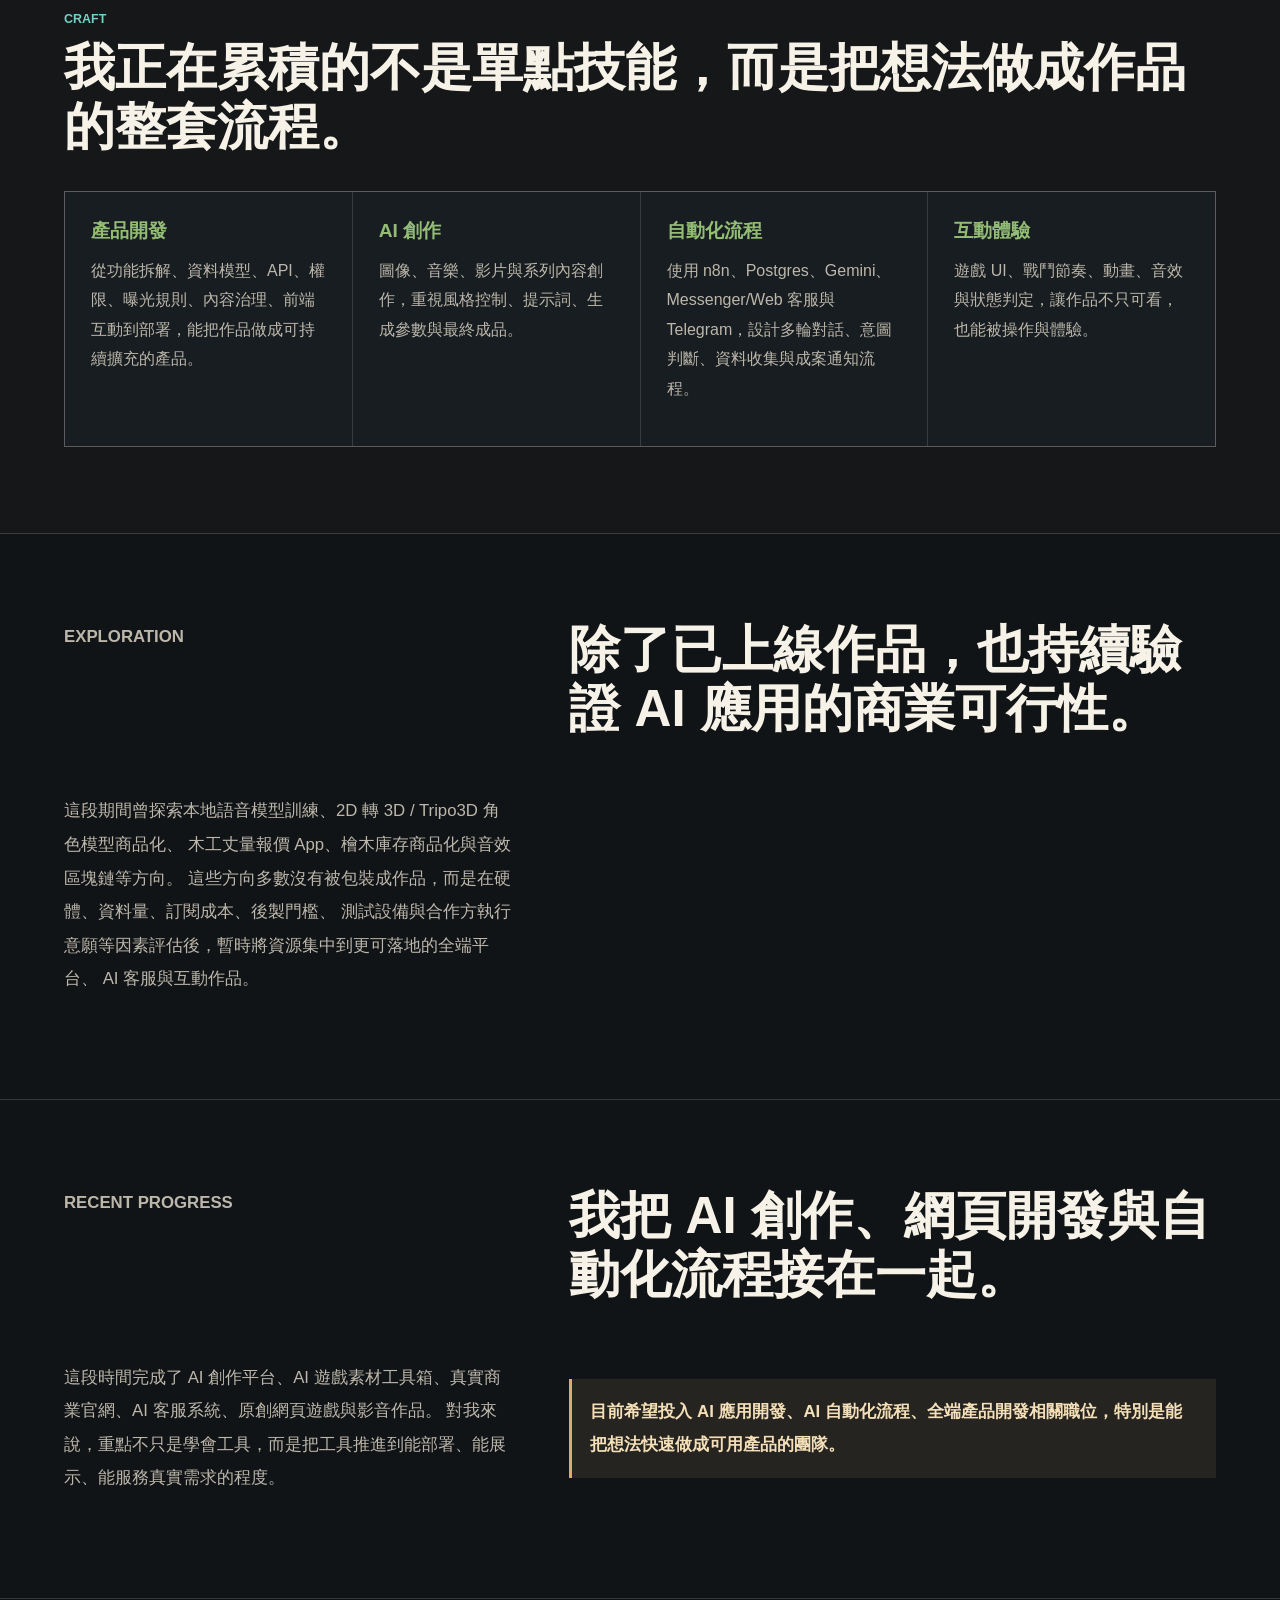
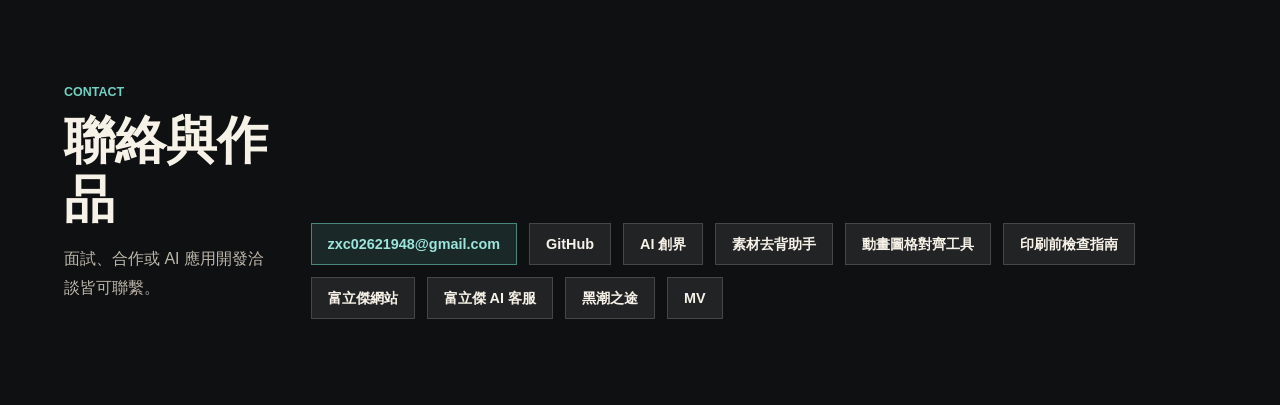
==== commit a2498ef9: "Use designed banners for tool project cards Co-Authored-By: Claude Opus 4.8 <noreply@anthropic.com>" ====
--- a/index.html
+++ b/index.html
@@ -123,8 +123,8 @@
 
       <div class="project-grid">
         <article class="project">
-          <div class="project-image sprite-tool-card">
-            <img src="./assets/sprite-align-before-after.png" alt="AI 遊戲素材工具箱整理 spritesheet 前後對比">
+          <div class="project-image banner-card">
+            <img src="./assets/bg-remover-card.png" alt="AI 遊戲素材工具箱：去背與動畫格對齊工具宣傳橫幅">
           </div>
           <div class="project-body">
             <p class="project-kicker">AI 遊戲素材工具箱 / Browser Tools</p>
@@ -157,8 +157,8 @@
         </article>
 
         <article class="project">
-          <div class="project-image">
-            <img src="./assets/print-preflight-hero.png" alt="AI 圖印刷前檢查與修復指南主畫面">
+          <div class="project-image banner-card">
+            <img src="./assets/print-preflight-card.png" alt="AI 圖印刷前檢查與修復指南宣傳橫幅">
           </div>
           <div class="project-body">
             <p class="project-kicker">AI 印前檢查工具 / Browser Tool</p>
--- a/styles.css
+++ b/styles.css
@@ -365,6 +365,17 @@
   width: 100%;
   height: 100%;
   object-fit: cover;
+}
+
+.banner-card {
+  overflow: hidden;
+  background: #05070a;
+}
+
+.banner-card img {
+  width: 100%;
+  height: 100%;
+  object-fit: contain;
 }
 
 .game-logo-card {
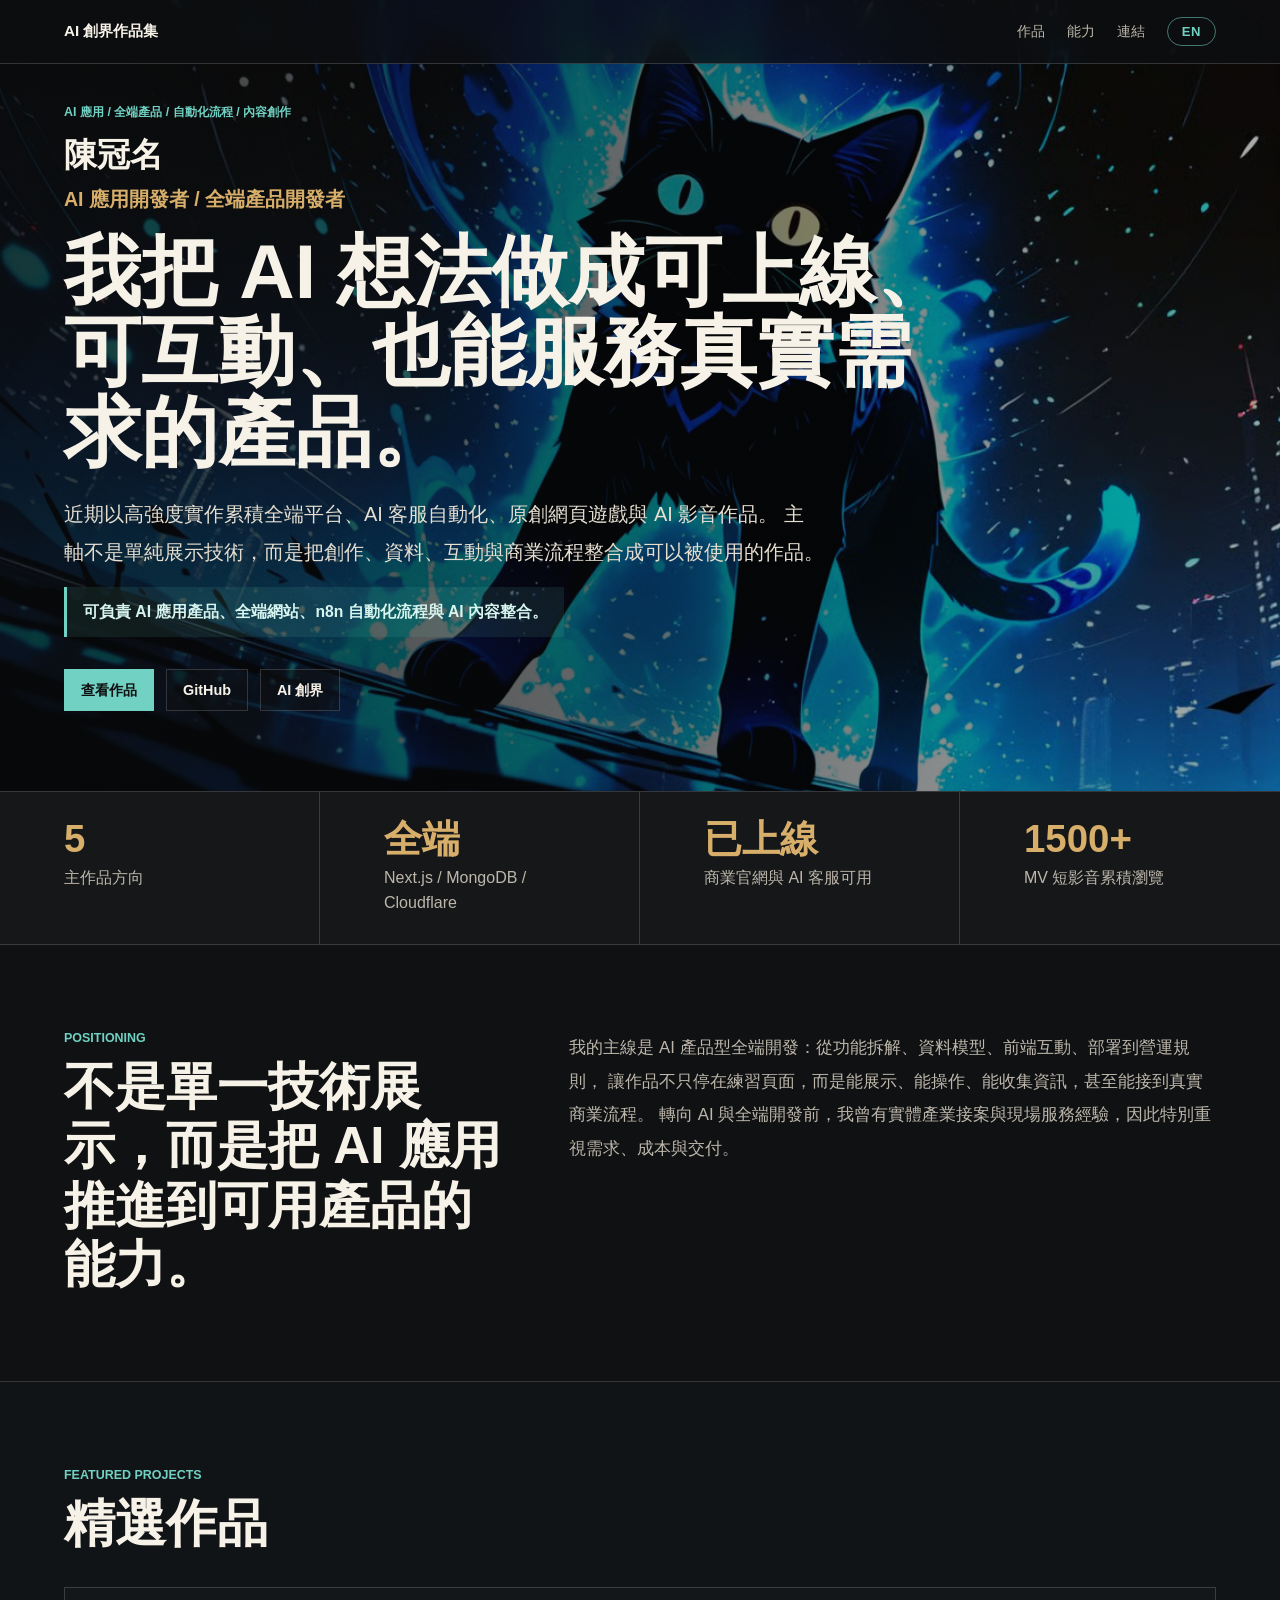
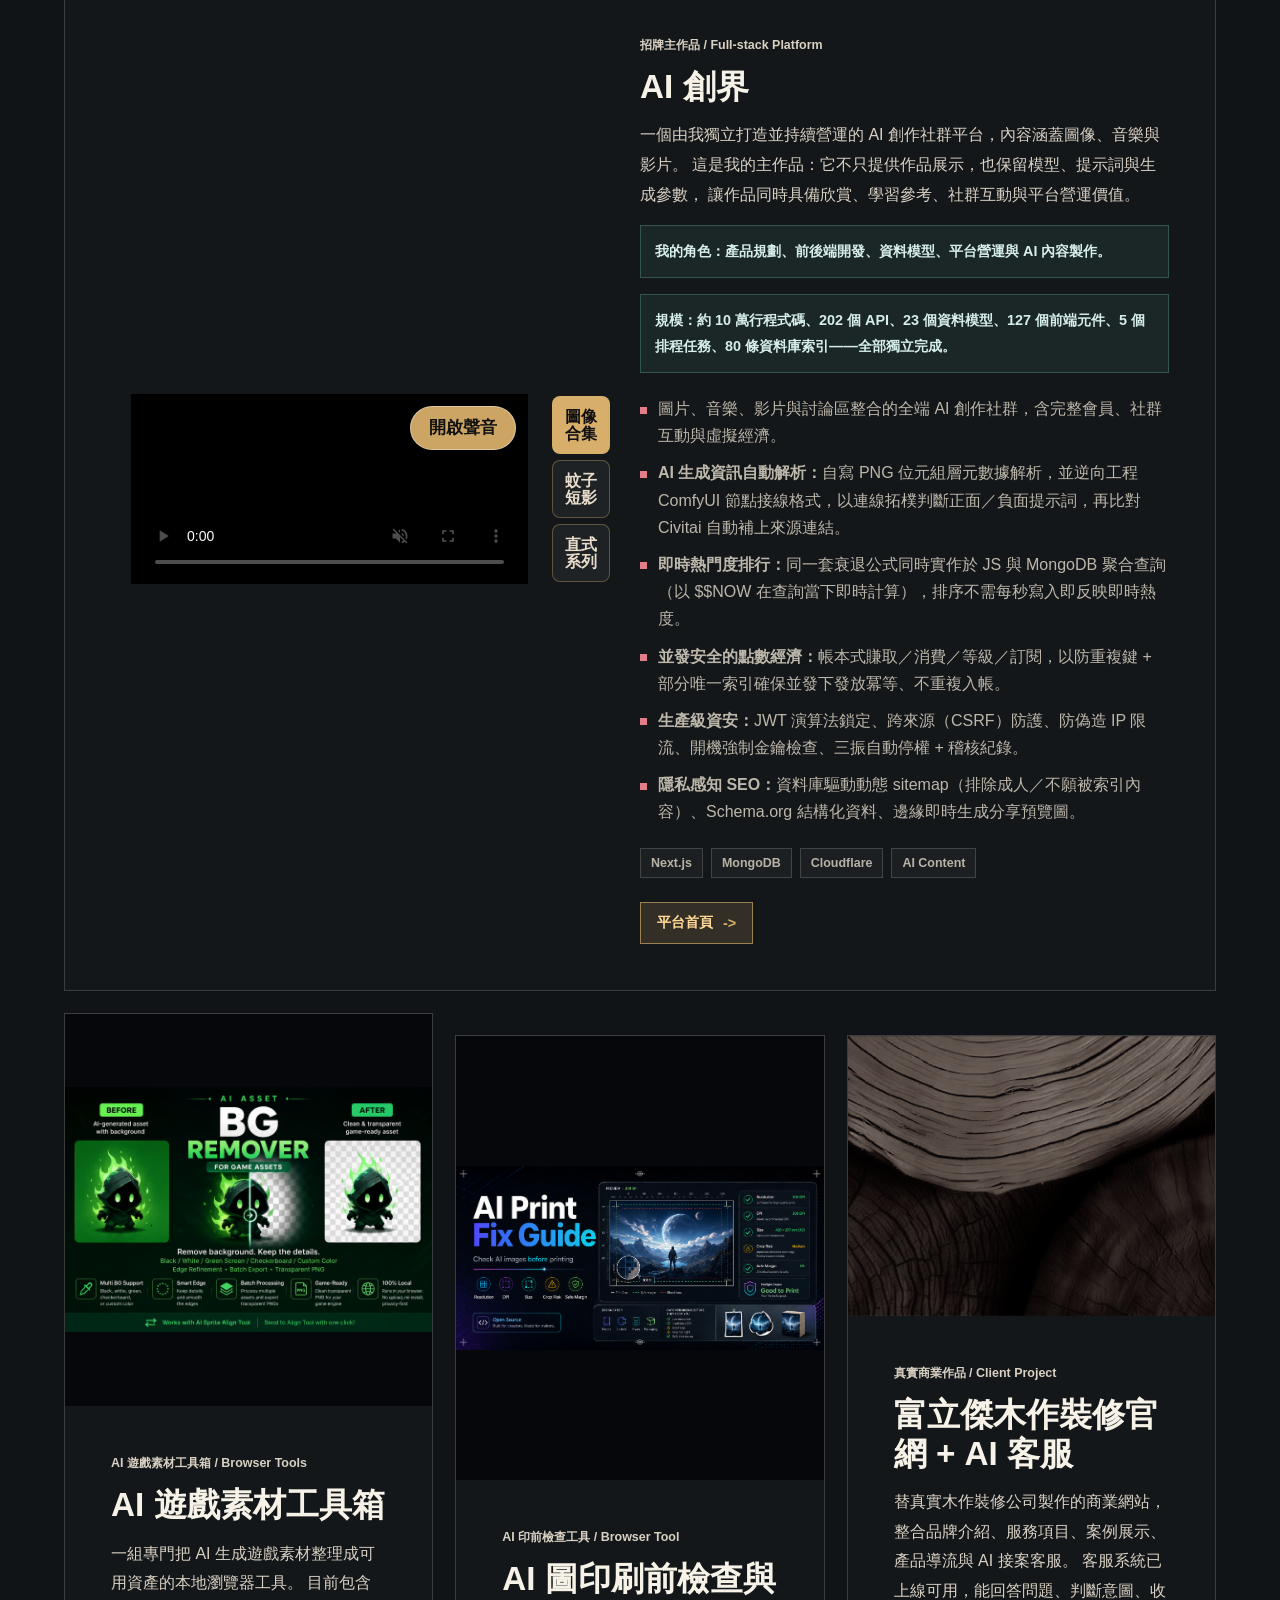
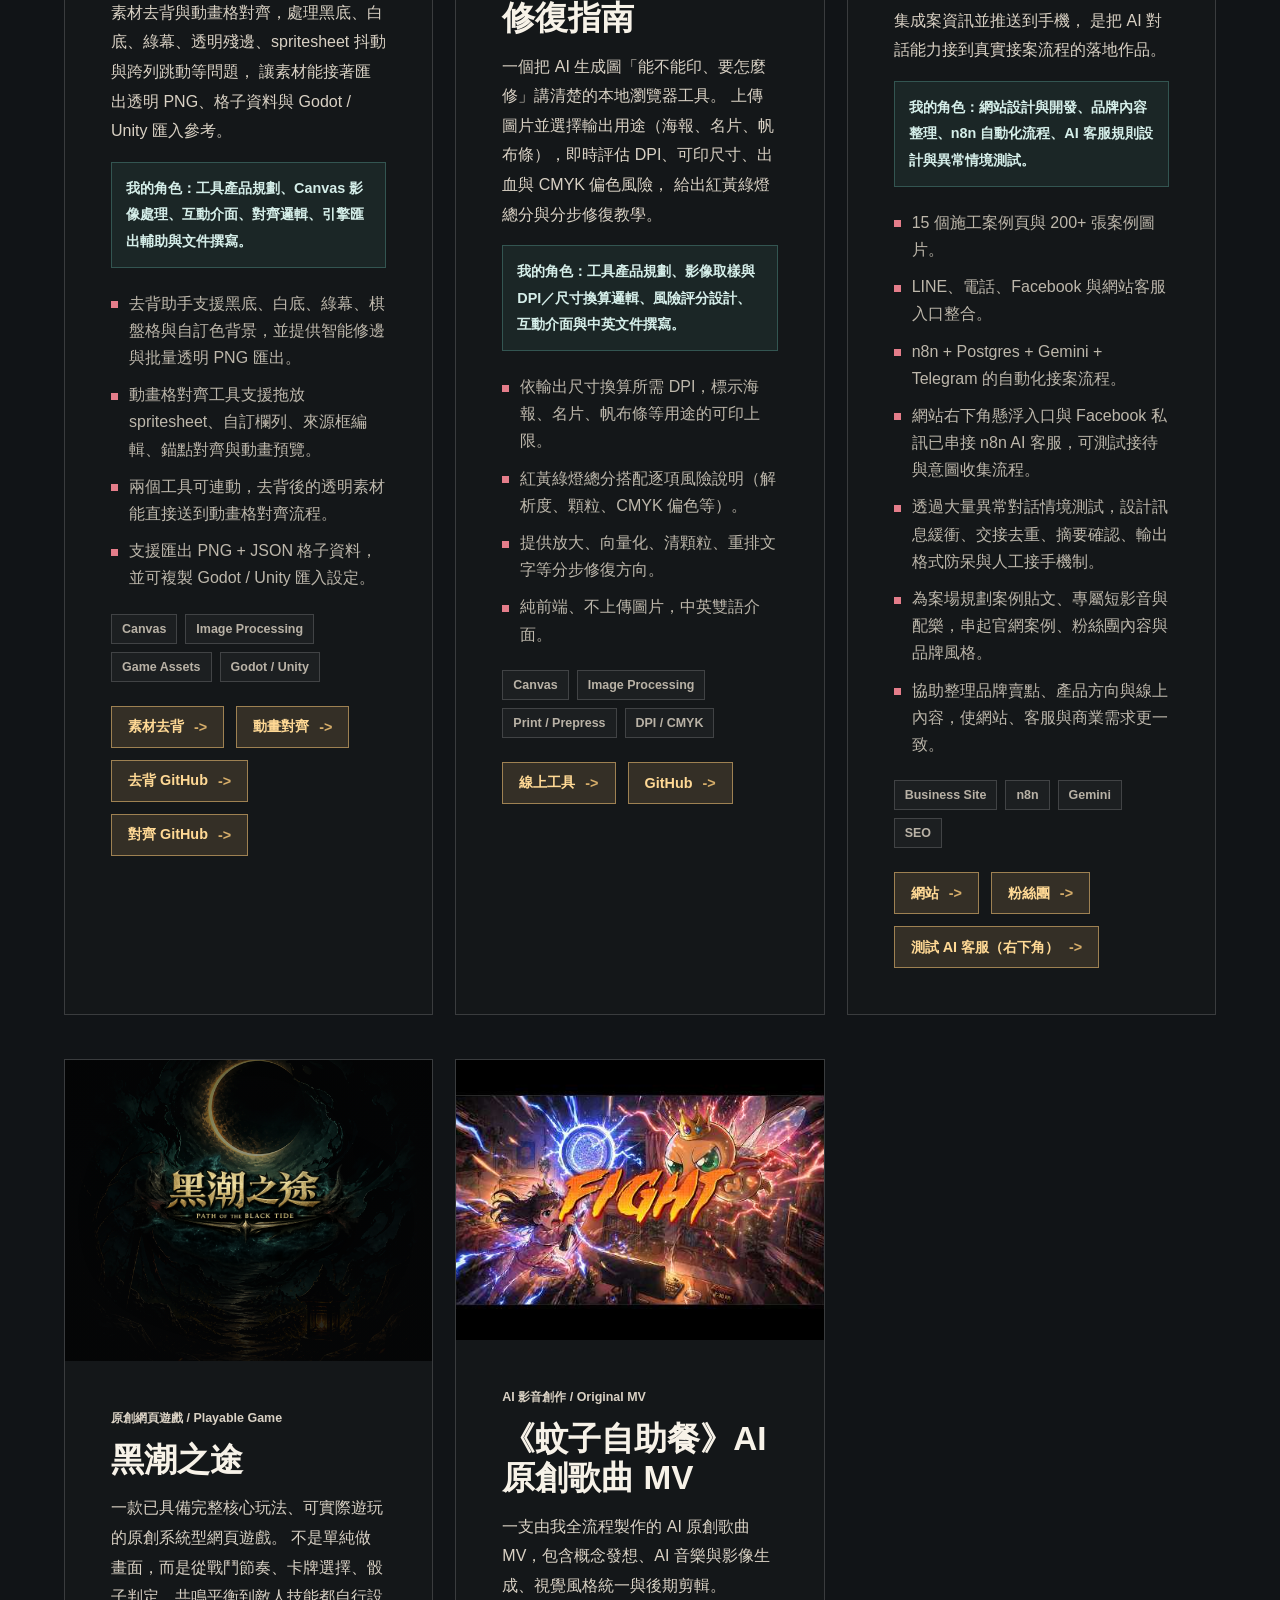
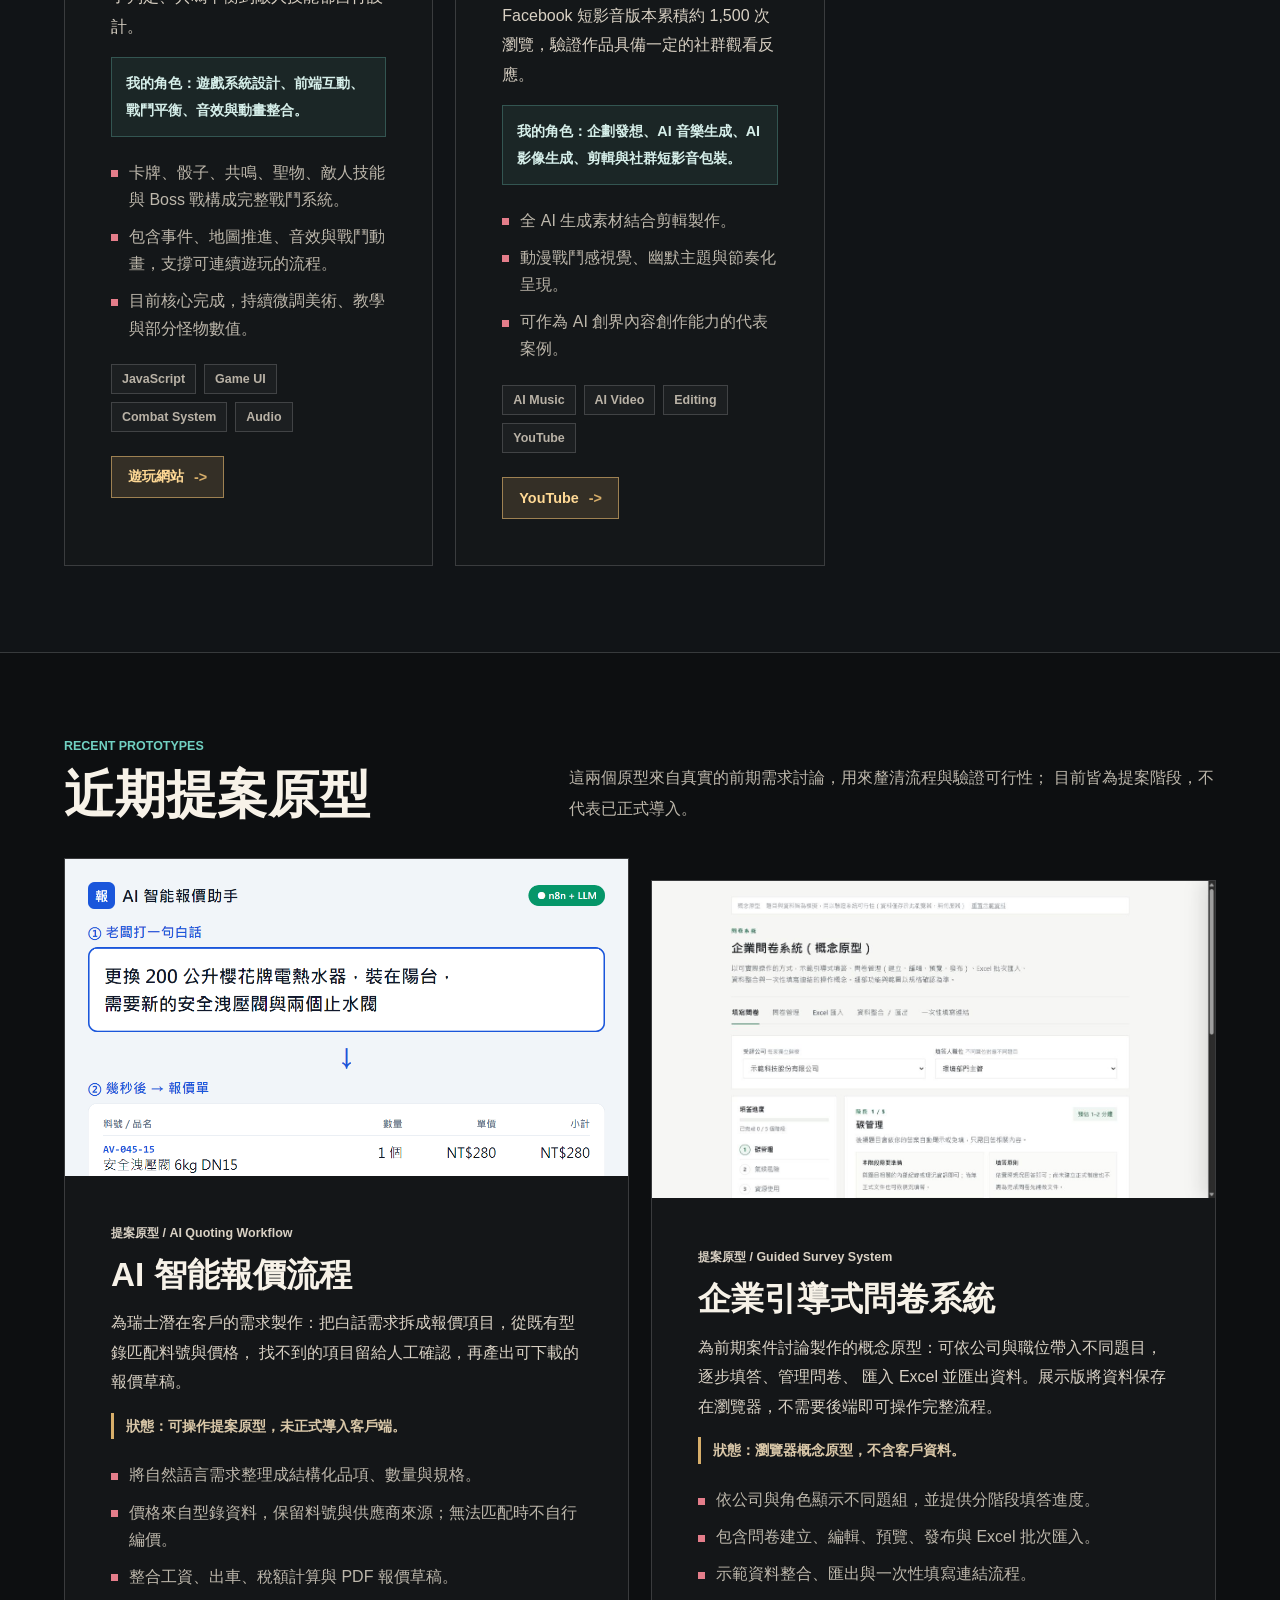
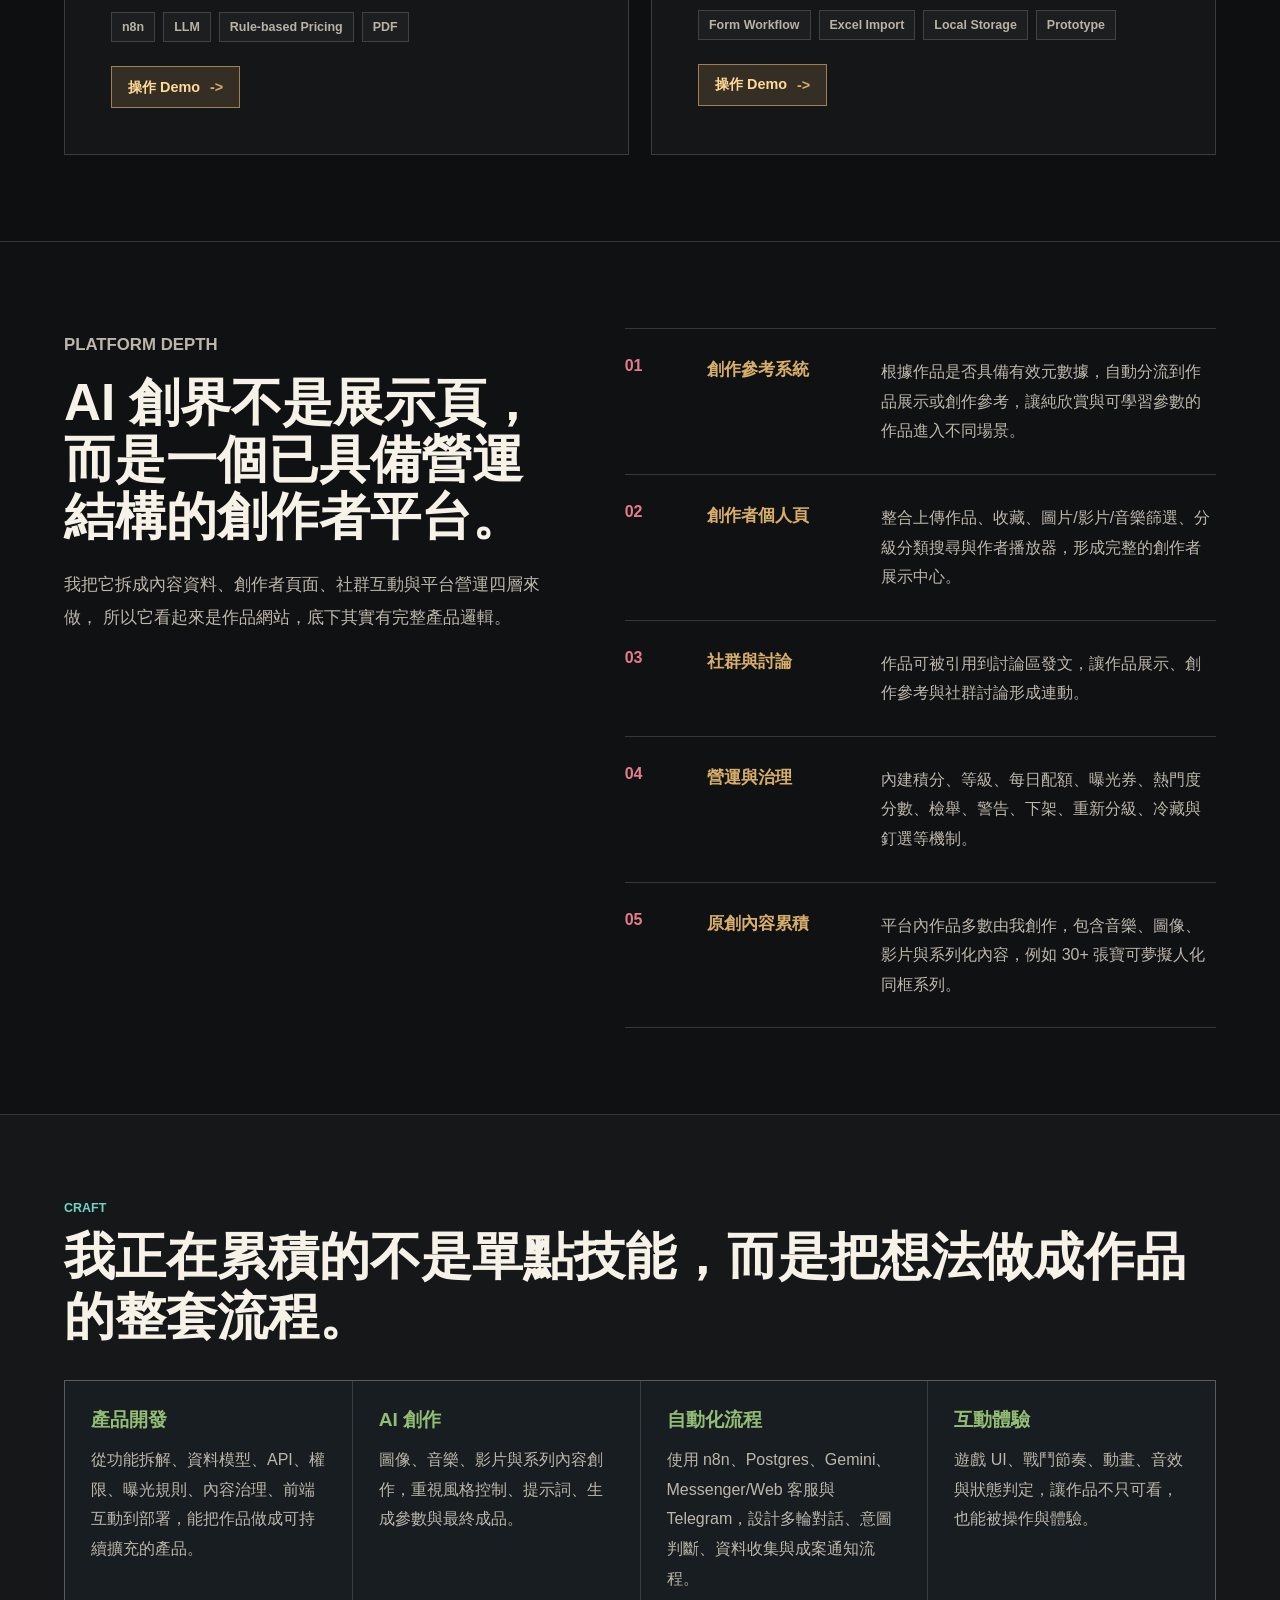
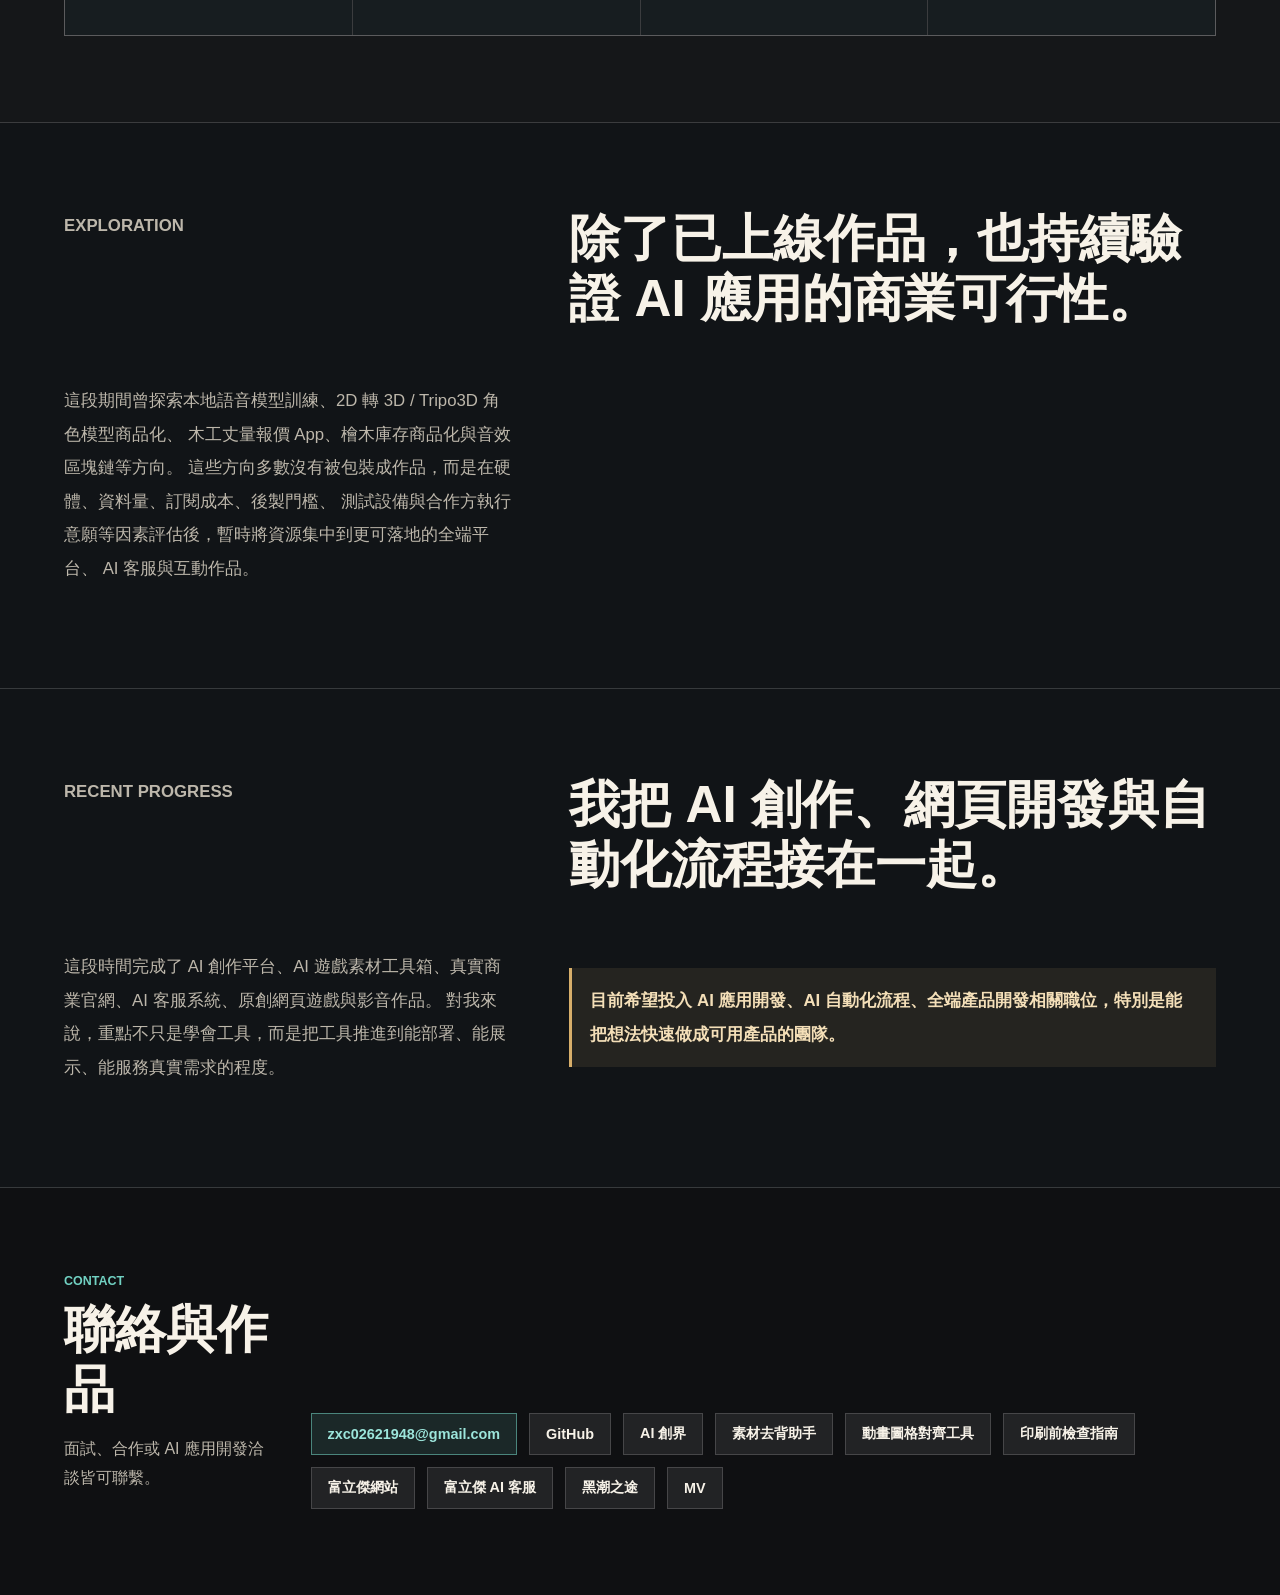
==== commit cf890a81: "Add recent proposal prototypes" ====
--- a/index.html
+++ b/index.html
@@ -3,6 +3,8 @@
 <head>
   <meta charset="utf-8">
   <meta name="viewport" content="width=device-width, initial-scale=1">
+  <link rel="icon" type="image/png" href="favicon.png">
+  <link rel="apple-touch-icon" href="favicon.png">
   <title>AI 創界作品集 | 全端開發・AI 創作・自動化</title>
   <meta name="description" content="AI 創界創意工作室作品集，收錄 AI 創作社群平台、AI 遊戲素材工具箱、真實商業官網、AI 客服自動化、原創網頁遊戲與 AI 原創 MV。">
   <link rel="stylesheet" href="./styles.css">
@@ -279,6 +281,79 @@
             </div>
             <div class="project-links">
               <a href="https://www.youtube.com/watch?v=mQuI5l_p_Xk" target="_blank" rel="noopener noreferrer">YouTube</a>
+            </div>
+          </div>
+        </article>
+      </div>
+    </section>
+
+    <section id="prototypes" class="prototypes" aria-label="近期提案原型">
+      <div class="section-heading prototype-heading">
+        <div>
+          <p class="eyebrow">Recent Prototypes</p>
+          <h2>近期提案原型</h2>
+        </div>
+        <p>
+          這兩個原型來自真實的前期需求討論，用來釐清流程與驗證可行性；
+          目前皆為提案階段，不代表已正式導入。
+        </p>
+      </div>
+
+      <div class="prototype-grid">
+        <article class="project prototype-card">
+          <div class="project-image prototype-image prototype-quote-image">
+            <img src="./assets/quote-prototype.png" alt="AI 智能報價流程原型畫面">
+          </div>
+          <div class="project-body">
+            <p class="project-kicker">提案原型 / AI Quoting Workflow</p>
+            <h3>AI 智能報價流程</h3>
+            <p>
+              為瑞士潛在客戶的需求製作：把白話需求拆成報價項目，從既有型錄匹配料號與價格，
+              找不到的項目留給人工確認，再產出可下載的報價草稿。
+            </p>
+            <p class="prototype-status">狀態：可操作提案原型，未正式導入客戶端。</p>
+            <ul class="project-points">
+              <li>將自然語言需求整理成結構化品項、數量與規格。</li>
+              <li>價格來自型錄資料，保留料號與供應商來源；無法匹配時不自行編價。</li>
+              <li>整合工資、出車、稅額計算與 PDF 報價草稿。</li>
+            </ul>
+            <div class="tags">
+              <span>n8n</span>
+              <span>LLM</span>
+              <span>Rule-based Pricing</span>
+              <span>PDF</span>
+            </div>
+            <div class="project-links">
+              <a href="https://service.aicreateaworld.com/ai-quote-demo/" target="_blank" rel="noopener noreferrer">操作 Demo</a>
+            </div>
+          </div>
+        </article>
+
+        <article class="project prototype-card">
+          <div class="project-image prototype-image">
+            <img src="./assets/survey-prototype.png" alt="企業引導式問卷系統原型畫面">
+          </div>
+          <div class="project-body">
+            <p class="project-kicker">提案原型 / Guided Survey System</p>
+            <h3>企業引導式問卷系統</h3>
+            <p>
+              為前期案件討論製作的概念原型：可依公司與職位帶入不同題目，逐步填答、管理問卷、
+              匯入 Excel 並匯出資料。展示版將資料保存在瀏覽器，不需要後端即可操作完整流程。
+            </p>
+            <p class="prototype-status">狀態：瀏覽器概念原型，不含客戶資料。</p>
+            <ul class="project-points">
+              <li>依公司與角色顯示不同題組，並提供分階段填答進度。</li>
+              <li>包含問卷建立、編輯、預覽、發布與 Excel 批次匯入。</li>
+              <li>示範資料整合、匯出與一次性填寫連結流程。</li>
+            </ul>
+            <div class="tags">
+              <span>Form Workflow</span>
+              <span>Excel Import</span>
+              <span>Local Storage</span>
+              <span>Prototype</span>
+            </div>
+            <div class="project-links">
+              <a href="https://service.aicreateaworld.com/survey-system-demo/" target="_blank" rel="noopener noreferrer">操作 Demo</a>
             </div>
           </div>
         </article>
--- a/styles.css
+++ b/styles.css
@@ -267,6 +267,7 @@
 
 .intro,
 .projects,
+.prototypes,
 .depth,
 .craft,
 .timeline,
@@ -301,6 +302,65 @@
 .projects {
   background: #111417;
   border-bottom: 1px solid var(--line);
+}
+
+.prototypes {
+  background: #0d0f11;
+  border-bottom: 1px solid var(--line);
+}
+
+.prototype-heading {
+  display: grid;
+  grid-template-columns: minmax(260px, 0.82fr) minmax(300px, 1.18fr);
+  gap: 56px;
+  align-items: end;
+  margin-bottom: 34px;
+}
+
+.prototype-heading h2 {
+  margin-bottom: 0;
+  font-size: clamp(1.9rem, 4vw, 3.4rem);
+  line-height: 1.16;
+}
+
+.prototype-heading > p {
+  margin: 0;
+  color: var(--muted);
+  font-size: 1.02rem;
+  line-height: 1.9;
+}
+
+.prototype-grid {
+  display: grid;
+  grid-template-columns: repeat(2, minmax(0, 1fr));
+  gap: 22px;
+}
+
+.project.prototype-card {
+  grid-template-columns: 1fr;
+}
+
+.project-image.prototype-image {
+  aspect-ratio: 16 / 9;
+  min-height: 0;
+  overflow: hidden;
+}
+
+.prototype-image img {
+  object-position: top center;
+}
+
+.prototype-quote-image {
+  background: #eef3fa;
+}
+
+.prototype-status {
+  margin-top: 16px;
+  padding-left: 12px;
+  border-left: 3px solid var(--amber);
+  color: #d9c7a8 !important;
+  font-size: 0.9rem;
+  font-weight: 700;
 }
 
 .projects > .section-heading,
@@ -750,6 +810,7 @@
 
 @media (max-width: 1040px) {
   .project-grid,
+  .prototype-grid,
   .capability-grid {
     grid-template-columns: repeat(2, minmax(0, 1fr));
   }
@@ -818,6 +879,8 @@
   .proof-band,
   .intro,
   .project-grid,
+  .prototype-grid,
+  .prototype-heading,
   .capability-grid,
   .timeline {
     grid-template-columns: 1fr;
@@ -841,6 +904,7 @@
 
   .intro,
   .projects,
+  .prototypes,
   .depth,
   .craft,
   .timeline,
